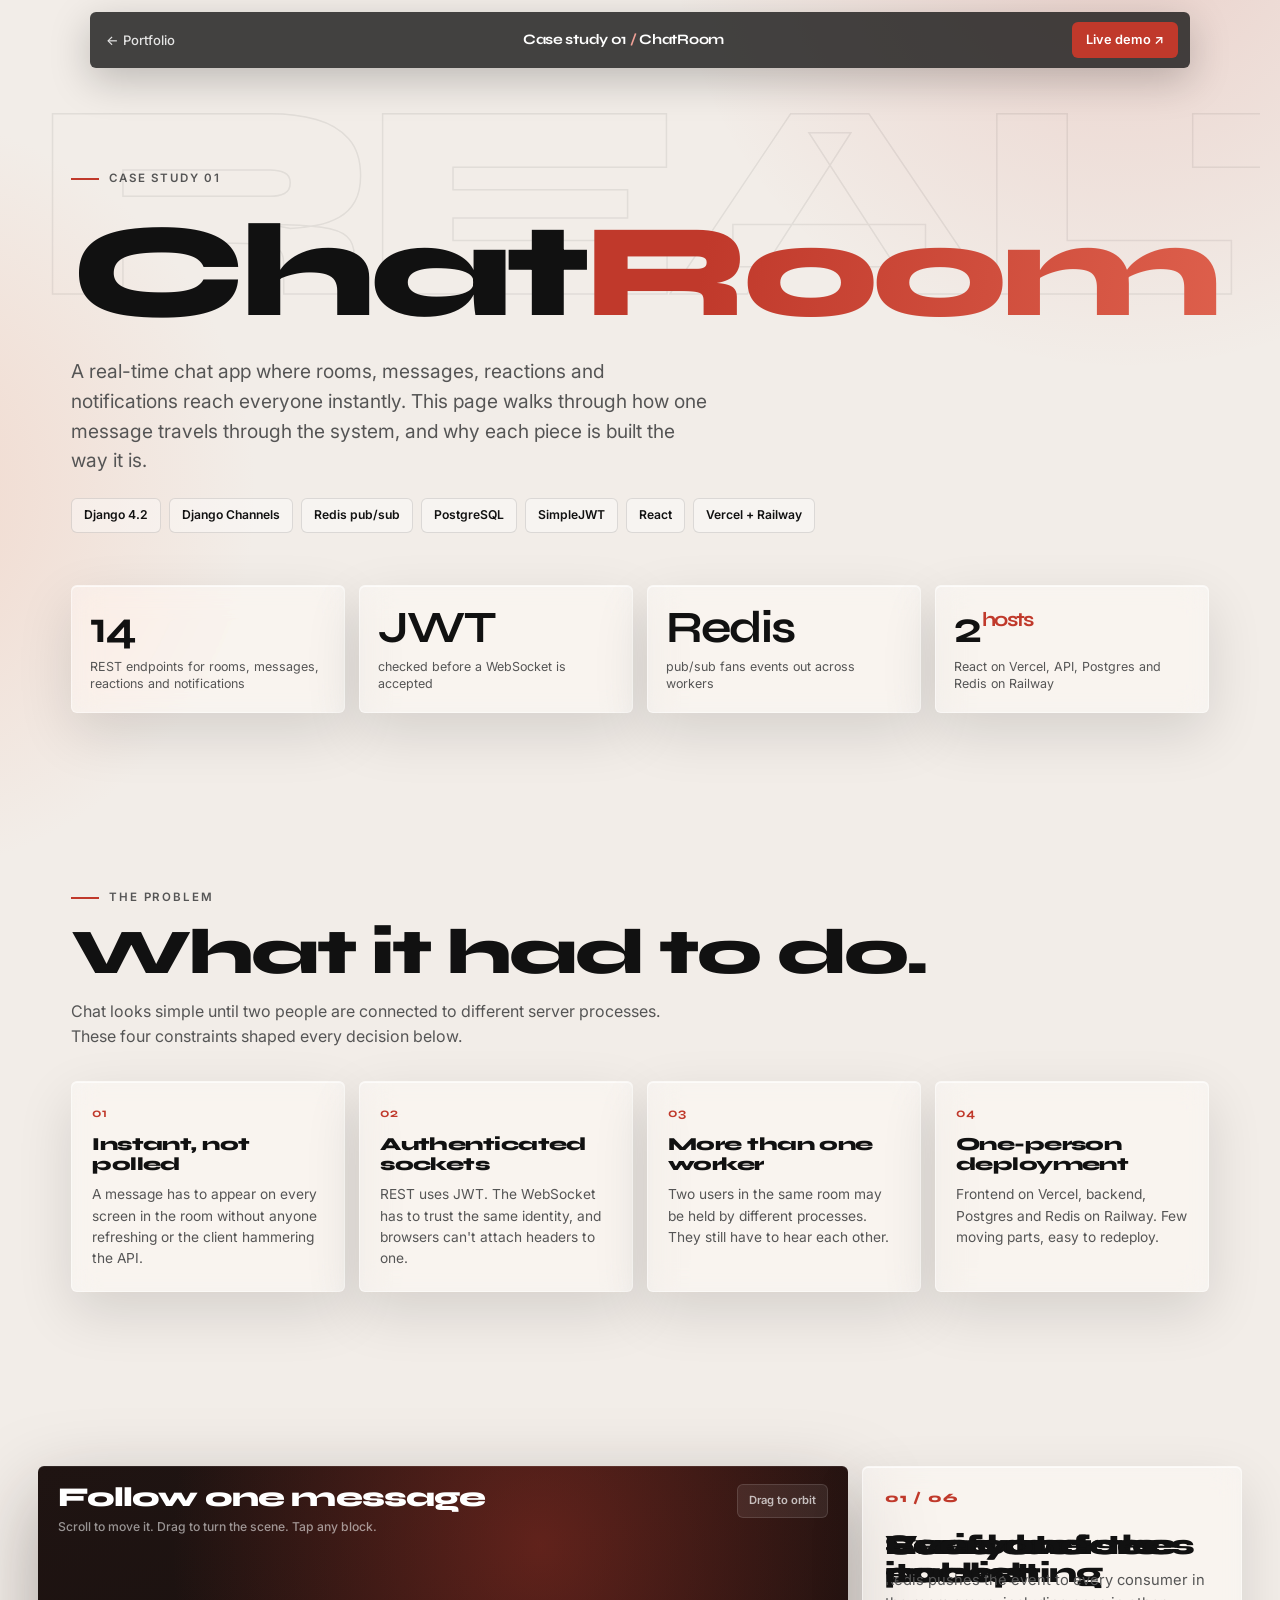
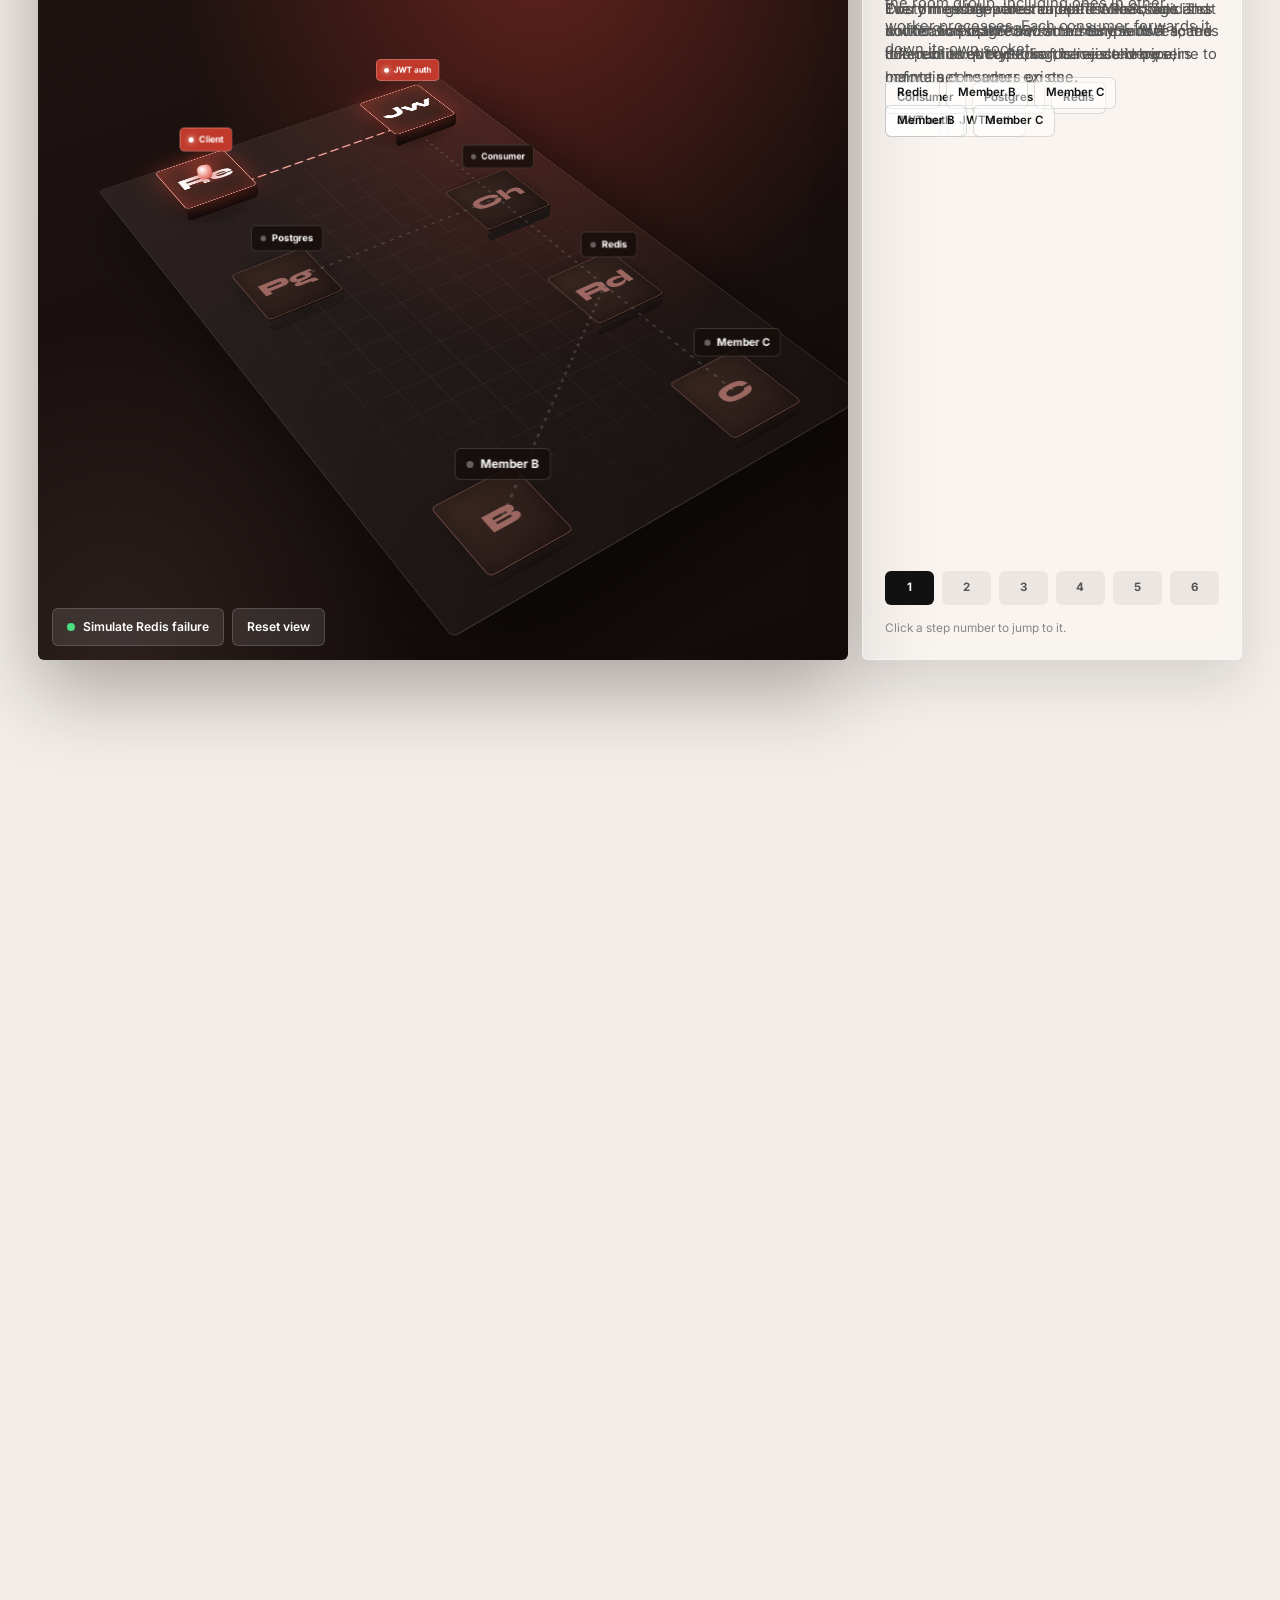
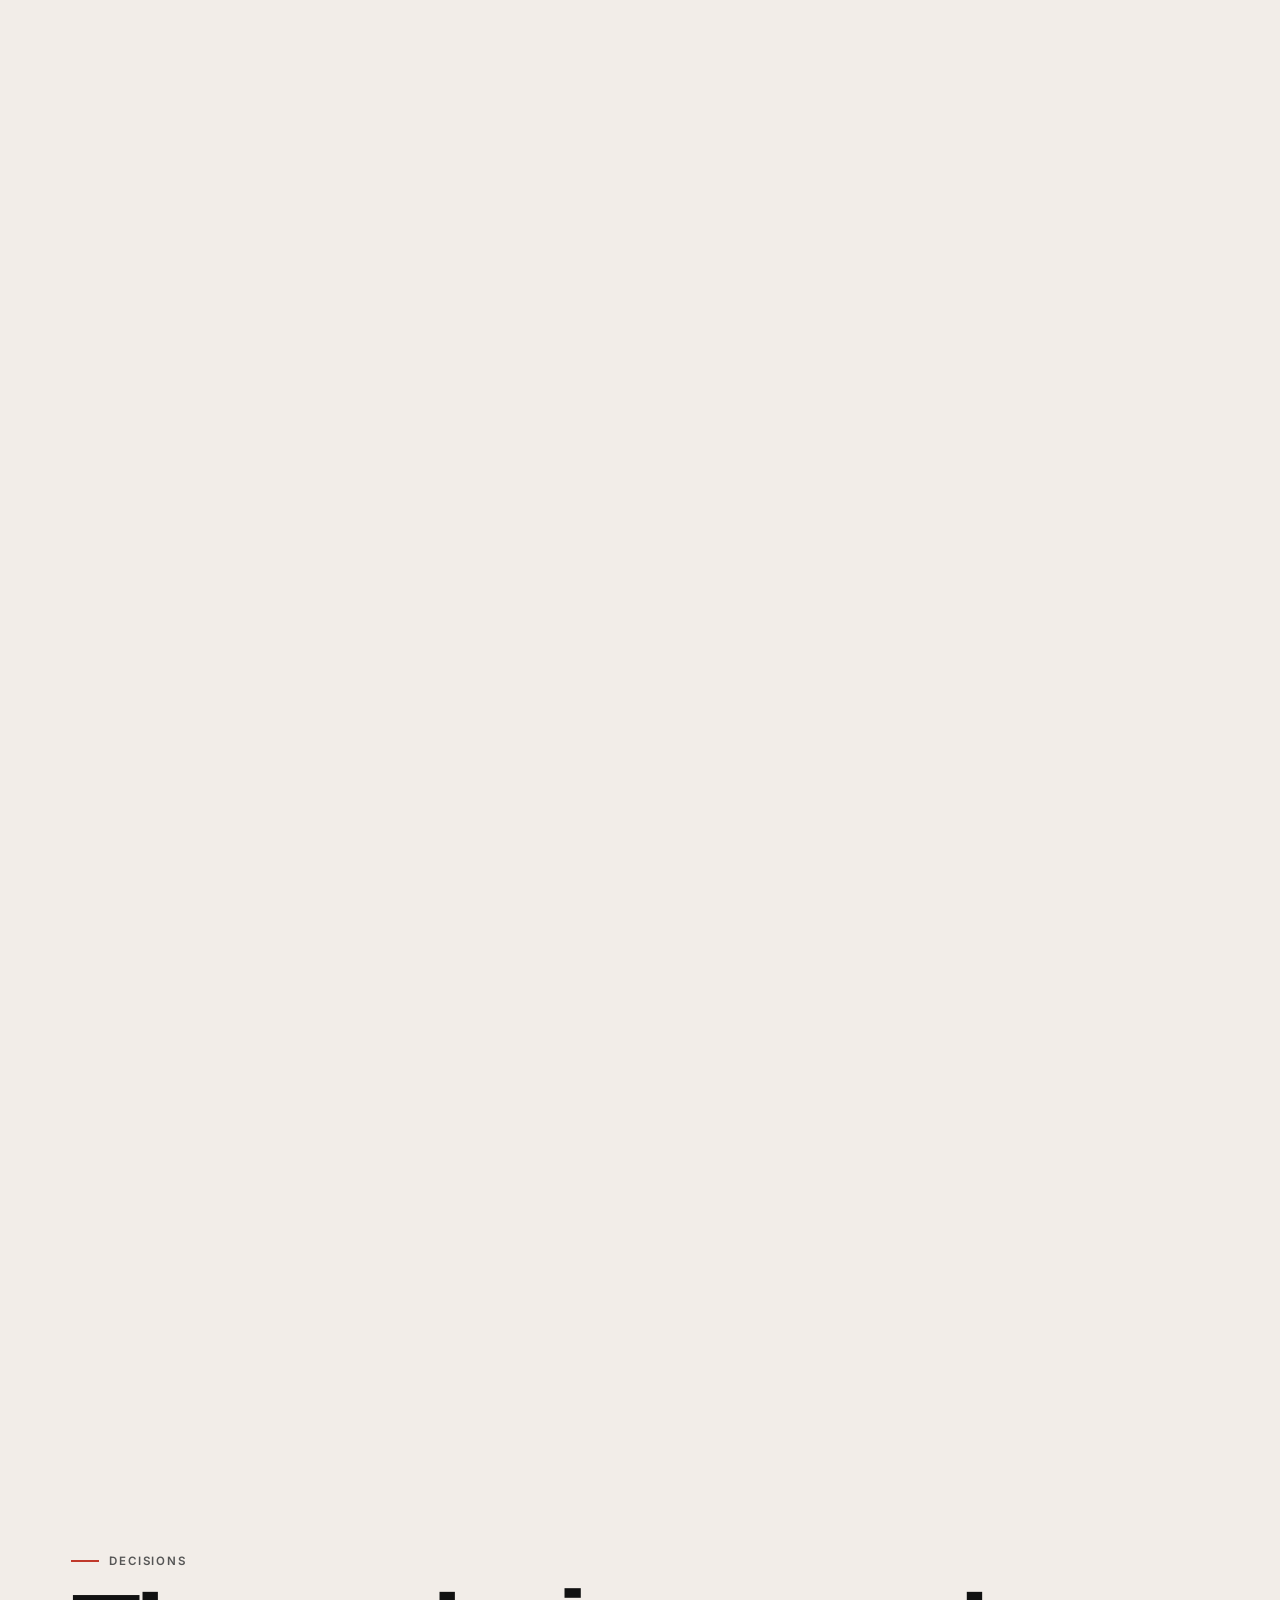
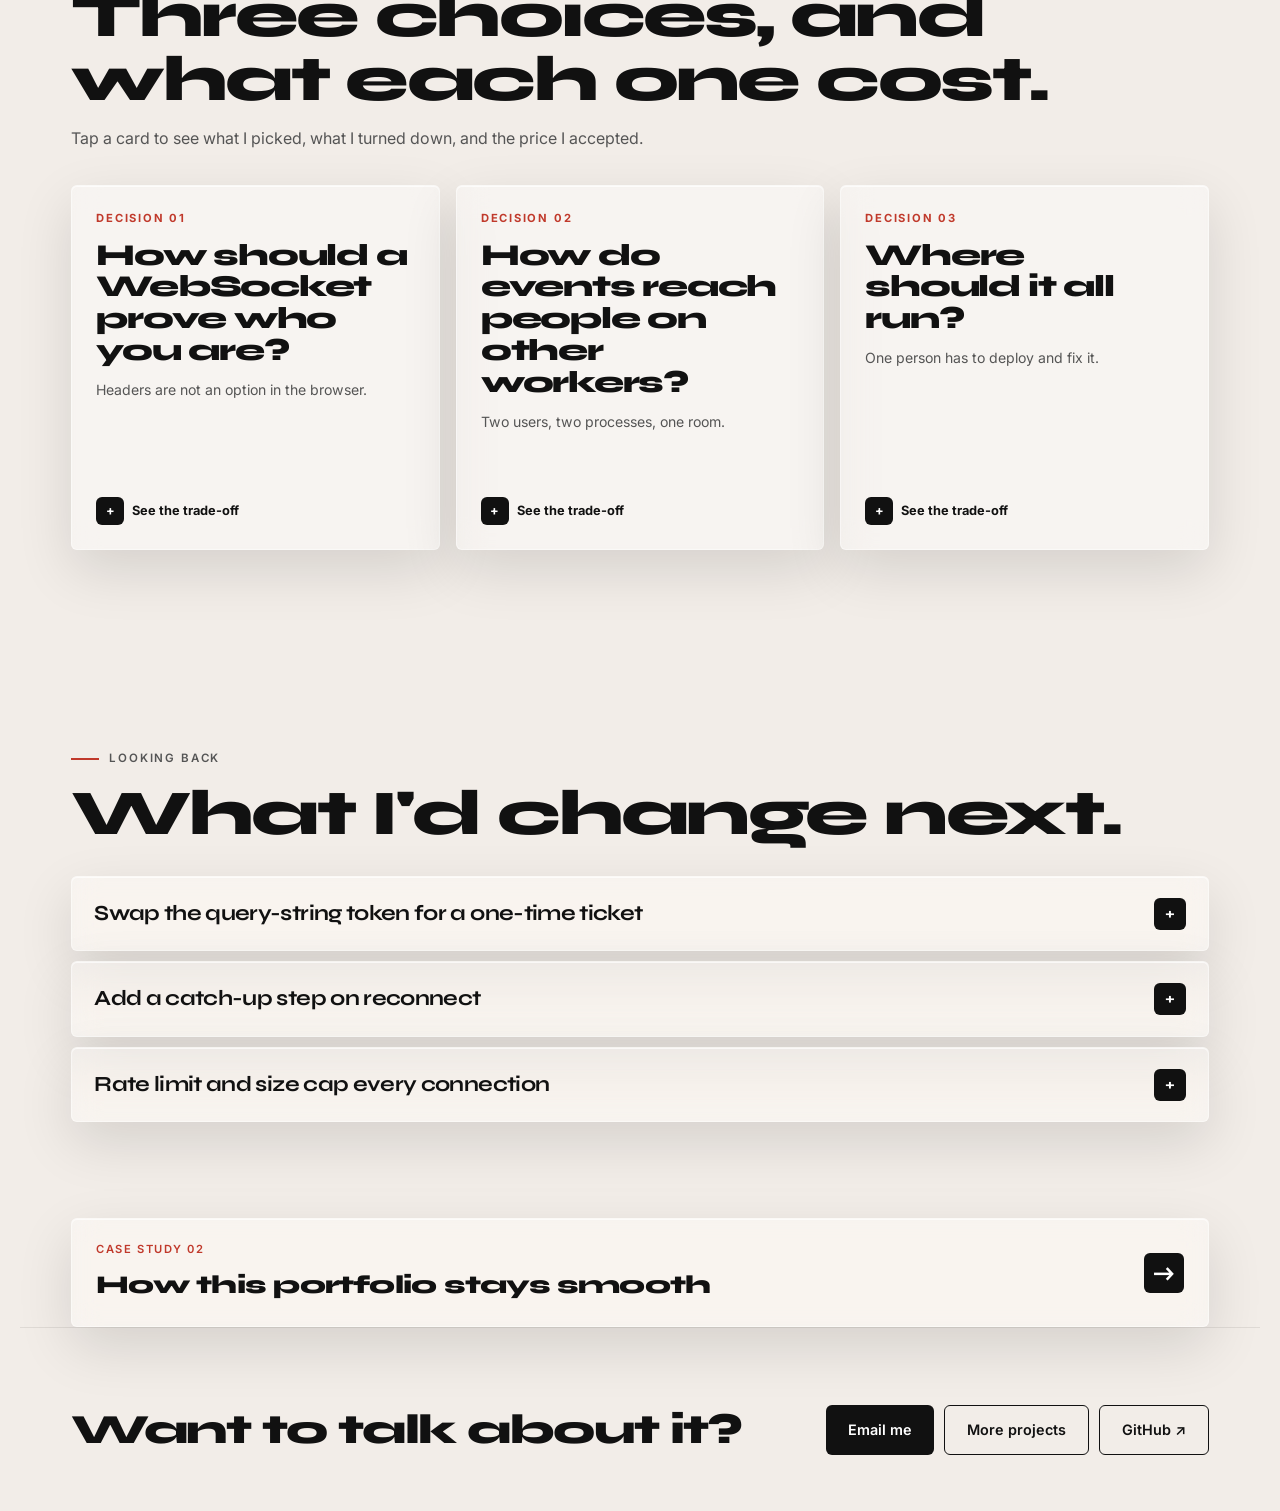
==== case-chatroom.html @ 46670bd4 "initaials" ====
<!DOCTYPE html>
<html lang="en">
<head>
<meta charset="UTF-8">
<meta name="viewport" content="width=device-width, initial-scale=1.0, viewport-fit=cover">
<meta name="theme-color" content="#0a0a0a">
<title>ChatRoom Case Study | Qasim Akram</title>
<meta name="description" content="How ChatRoom works under the hood: JWT-authenticated WebSockets, Django Channels, Redis pub/sub fan-out and PostgreSQL. An interactive walkthrough by Qasim Akram.">
<link rel="canonical" href="https://qasim-akram.netlify.app/case-chatroom.html">
<meta property="og:type" content="article">
<meta property="og:title" content="ChatRoom Case Study | Qasim Akram">
<meta property="og:description" content="An interactive look at the architecture behind a real-time chat app: auth, fan-out and trade-offs.">
<meta property="og:image" content="https://qasim-akram.netlify.app/img/og-image.png">
<link rel="preconnect" href="https://fonts.googleapis.com">
<link rel="preconnect" href="https://fonts.gstatic.com" crossorigin>
<link href="https://fonts.googleapis.com/css2?family=Inter:wght@400;500;600;700&family=Syne:wght@700;800&display=swap" rel="stylesheet">
<link rel="icon" type="image/svg+xml" href="img/favicon.svg">
<link rel="stylesheet" href="case.css">
</head>
<body>
<div class="c-ambient" aria-hidden="true"></div>


<header class="cnav">
  <a class="back" href="index.html#projects">&larr; Portfolio</a>
  <span class="mid">Case study 01 <i>/</i> ChatRoom</span>
  <a class="live" href="https://chat-room-two-pi.vercel.app/" target="_blank" rel="noopener">Live demo &#8599;</a>
</header>

<main>
<section class="chero">
  <div class="bgword" aria-hidden="true">REALTIME</div>
  <div class="eyebrow sr">Case study 01</div>
  <h1 class="sr" style="--d:.06s">Chat<em>Room</em></h1>
  <p class="lead sr" style="--d:.12s">A real-time chat app where rooms, messages, reactions and notifications reach everyone instantly. This page walks through how one message travels through the system, and why each piece is built the way it is.</p>
  <div class="chips sr" style="--d:.18s"><span>Django 4.2</span><span>Django Channels</span><span>Redis pub/sub</span><span>PostgreSQL</span><span>SimpleJWT</span><span>React</span><span>Vercel + Railway</span></div>
  <div class="stats">
    <div class="stat gc sr" style="--d:.1s"><b data-count="14">14</b><span>REST endpoints for rooms, messages, reactions and notifications</span></div>
    <div class="stat gc sr" style="--d:.16s"><b>JWT</b><span>checked before a WebSocket is accepted</span></div>
    <div class="stat gc sr" style="--d:.22s"><b>Redis</b><span>pub/sub fans events out across workers</span></div>
    <div class="stat gc sr" style="--d:.28s"><b>2<sup>hosts</sup></b><span>React on Vercel, API, Postgres and Redis on Railway</span></div>
  </div>
</section>

<section class="csec" id="problem">
  <div class="eyebrow sr">The problem</div>
  <h2 class="sr">What it had to do.</h2>
  <p class="sub sr">Chat looks simple until two people are connected to different server processes. These four constraints shaped every decision below.</p>
  <div class="cons">
    <div class="con gc sr" style="--d:.04s"><span class="n">01</span><h3>Instant, not polled</h3><p>A message has to appear on every screen in the room without anyone refreshing or the client hammering the API.</p></div>
    <div class="con gc sr" style="--d:.1s"><span class="n">02</span><h3>Authenticated sockets</h3><p>REST uses JWT. The WebSocket has to trust the same identity, and browsers can't attach headers to one.</p></div>
    <div class="con gc sr" style="--d:.16s"><span class="n">03</span><h3>More than one worker</h3><p>Two users in the same room may be held by different processes. They still have to hear each other.</p></div>
    <div class="con gc sr" style="--d:.22s"><span class="n">04</span><h3>One-person deployment</h3><p>Frontend on Vercel, backend, Postgres and Redis on Railway. Few moving parts, easy to redeploy.</p></div>
  </div>
</section>

<section class="arch" id="arch" aria-label="Interactive architecture walkthrough">
  <div class="pin" id="pin">
    <div class="stage" id="stage">
      <div class="stage-title">
        <div><h2>Follow one message</h2><small>Scroll to move it. Drag to turn the scene. Tap any block.</small></div>
        <span class="hint" id="hint">Drag to orbit</span>
      </div>
      <div class="scene"><div class="plane" id="plane"></div></div>
      <div class="stage-ui">
        <button class="pill" id="kill" aria-pressed="false"><i></i><span>Simulate Redis failure</span></button>
        <button class="pill" id="reset">Reset view</button>
      </div>
      <div class="sheet" id="sheet" role="dialog" aria-live="polite" aria-label="Component details">
        <button class="x" id="sheetX" aria-label="Close details">&times;</button>
        <h3 id="shName"></h3><p class="role" id="shRole"></p>
        <dl><div><dt>Decision</dt><dd id="shDec"></dd></div><div><dt>Trade-off</dt><dd id="shTrade"></dd></div></dl>
      </div>
    </div>
    <aside class="narr gc" id="narr">
      <div class="count" id="count">01 / 06</div>
      <div class="steps" id="steps"></div>
      <div class="dots" id="dots" role="tablist" aria-label="Steps"></div>
      <p class="tip">Click a step number to jump to it.</p>
    </aside>
  </div>
</section>
<noscript><div class="ns"><p>This page is interactive. In short: the browser opens a WebSocket with a JWT, Channels middleware validates it, the consumer saves the message to PostgreSQL and publishes it to Redis, and Redis delivers it to every consumer in the room.</p></div></noscript>

<section class="csec" id="decisions">
  <div class="eyebrow sr">Decisions</div>
  <h2 class="sr">Three choices, and what each one cost.</h2>
  <p class="sub sr">Tap a card to see what I picked, what I turned down, and the price I accepted.</p>
  <div class="dgrid" id="dgrid"></div>
</section>

<section class="csec" id="results">
  <div class="eyebrow sr">Results</div>
  <h2 class="sr">Measured, not claimed.</h2>
  <p class="sub sr">Numbers come from a repeatable k6 load test, with the setup and date shown beside them.</p>
  <div class="rgrid" id="rgrid"></div>
  <div class="chart gc" id="chart" hidden>
    <h3>Delivery latency as concurrent clients grow</h3>
    <div class="bars" id="bars"></div>
    <p class="readout" id="readout">Hover or tap a bar.</p>
  </div>
  <p class="setup" id="setup"></p>
  <div class="pending" id="pending"><b>Load test pending.</b> The script is in <code>loadtest/k6-chatroom.js</code>. Fill the results object at the top of <code>case.js</code> after a run and this section fills itself in.</div>
</section>

<section class="csec" id="change">
  <div class="eyebrow sr">Looking back</div>
  <h2 class="sr">What I'd change next.</h2>
  <div class="acc" id="acc"></div>
</section>
<div class="crosslink sr"><a class="gc" href="case-portfolio.html"><span><small>Case study 02</small>How this portfolio stays smooth</span><b>&rarr;</b></a></div>
</main>

<footer class="cfoot">
  <h2>Want to talk about it?</h2>
  <div class="btns">
    <a class="btn p" href="mailto:qasimakram46@hotmail.com?subject=ChatRoom%20case%20study">Email me</a>
    <a class="btn o" href="index.html#projects">More projects</a>
    <a class="btn o" href="https://github.com/Muhammad-Qasim-Akram" target="_blank" rel="noopener">GitHub &#8599;</a>
  </div>
</footer>

<script src="case.js" defer></script>
</body>
</html>
---- case.css ----
/* Case study pages. Same tokens as style.css so both feel like one site. */
*,*::before,*::after{box-sizing:border-box;margin:0;padding:0}
:root{
  --bg:#f2ede8;--bg2:#ebe6df;--black:#111;--gray:#888;--gray2:#555;
  --red:#c0392b;--rose:#f2a197;--peach:#f0c5b3;--ok:#4ade80;
  --ink:#211816;--ink2:#4a2520;
  --border:rgba(0,0,0,.08);
  --glass-bg:rgba(255,255,255,.38);--glass-border:rgba(255,255,255,.42);
  --glass-hi:rgba(255,255,255,.68);--glass-shadow:0 20px 56px rgba(0,0,0,.12);
  --ease:cubic-bezier(.22,1,.36,1);--spring:cubic-bezier(.34,1.56,.64,1);
  --gut:clamp(16px,4vw,56px);
}
html{scroll-behavior:smooth;scroll-padding-top:80px;-webkit-text-size-adjust:100%}
body{font-family:"Inter",system-ui,sans-serif;background:var(--bg);color:var(--black);overflow-x:clip;line-height:1.55}
a{color:inherit;text-decoration:none}
button{font:inherit;color:inherit;background:none;border:0;cursor:pointer;-webkit-tap-highlight-color:transparent}
h1,h2,h3{font-family:"Syne",sans-serif;font-weight:800;letter-spacing:-.04em;line-height:1}
:focus-visible{outline:2px solid var(--red);outline-offset:3px}

/* ambient colour, gradients only so it stays cheap */
.c-ambient{position:fixed;inset:0;z-index:-1;pointer-events:none;
  background:
   radial-gradient(60vmax 60vmax at 88% -10%,rgba(192,57,43,.16),transparent 60%),
   radial-gradient(50vmax 50vmax at -10% 55%,rgba(240,197,179,.55),transparent 60%),
   var(--bg)}

/* nav */
.cnav{position:fixed;z-index:50;top:12px;left:50%;transform:translateX(-50%);width:min(1100px,calc(100% - 24px));
  display:flex;align-items:center;justify-content:space-between;gap:12px;padding:10px 12px 10px 16px;
  border-radius:6px;background:rgba(17,17,17,.78);color:#fff;box-shadow:0 12px 40px rgba(0,0,0,.22)}
.cnav a.back{font-size:.82rem;font-weight:500;opacity:.85;white-space:nowrap;transition:opacity .2s}
.cnav a.back:hover{opacity:1}
.cnav .mid{font-family:"Syne",sans-serif;font-weight:700;font-size:.9rem;letter-spacing:-.02em;white-space:nowrap;overflow:hidden;text-overflow:ellipsis}
.cnav .mid i{font-style:normal;color:var(--rose)}
.cnav a.live{background:var(--red);color:#fff;font-size:.8rem;font-weight:600;padding:8px 14px;border-radius:6px;white-space:nowrap;transition:transform .25s var(--spring),background .2s}
.cnav a.live:hover{transform:translateY(-2px);background:#d4473a}
.cprog{position:fixed;z-index:51;top:0;left:0;height:3px;width:100%;transform-origin:0 50%;transform:scaleX(0);
  background:linear-gradient(90deg,var(--red),var(--rose));will-change:transform}
@media(max-width:560px){.cnav .mid{display:none}.cnav{justify-content:space-between}}

/* reveal */
.sr{opacity:0;transform:translateY(26px);transition:opacity .7s var(--ease),transform .7s var(--ease);transition-delay:var(--d,0s)}
.sr.in{opacity:1;transform:none}

/* glass card with pointer light */
.gc{position:relative;isolation:isolate;border-radius:6px;border:1px solid var(--glass-border);background:var(--glass-bg);
  box-shadow:var(--glass-shadow),inset 0 1px 0 var(--glass-hi);
  -webkit-backdrop-filter:blur(14px) saturate(160%);backdrop-filter:blur(14px) saturate(160%);
  transition:transform .35s var(--ease),box-shadow .35s var(--ease)}
.gc::after{content:"";position:absolute;inset:0;z-index:-1;border-radius:inherit;pointer-events:none;opacity:0;transition:opacity .25s;
  background:radial-gradient(280px circle at var(--mx,50%) var(--my,50%),rgba(192,57,43,.16),transparent 70%)}
.gc:hover::after,.gc.touch::after{opacity:1}
@media(hover:hover){.gc:hover{transform:translateY(-4px)}}
.gc:active{transform:scale(.985)}

/* hero */
.chero{position:relative;overflow-x:clip;padding:clamp(120px,18vh,170px) var(--gut) clamp(36px,6vw,72px);max-width:1240px;margin:0 auto}
.chero .bgword{position:absolute;right:-1vw;top:clamp(70px,10vh,110px);font-family:"Syne",sans-serif;font-weight:800;
  font-size:clamp(5rem,22vw,19rem);letter-spacing:-.06em;line-height:.8;color:transparent;
  -webkit-text-stroke:1.5px rgba(17,17,17,.07);pointer-events:none;user-select:none;white-space:nowrap;overflow:hidden;max-width:100%}
.eyebrow{display:inline-flex;align-items:center;gap:10px;font-size:.72rem;font-weight:600;letter-spacing:.16em;text-transform:uppercase;color:var(--gray2)}
.eyebrow::before{content:"";width:28px;height:2px;background:var(--red)}
.chero h1{font-size:clamp(2.4rem,10.4vw,9rem);margin:18px 0 18px;position:relative}
.chero h1 em{font-style:normal;background:linear-gradient(100deg,var(--red) 10%,#e0634f 55%,var(--rose));
  -webkit-background-clip:text;background-clip:text;color:transparent;background-size:200% 100%;animation:sheen 7s ease-in-out infinite alternate}
@keyframes sheen{to{background-position:100% 0}}
.lead{max-width:640px;font-size:clamp(1rem,1.5vw,1.2rem);color:var(--gray2);position:relative}
.chips{display:flex;flex-wrap:wrap;gap:8px;margin-top:22px;position:relative}
.chips span{font-size:.76rem;font-weight:600;padding:7px 12px;border-radius:6px;border:1px solid rgba(17,17,17,.12);background:rgba(255,255,255,.4);transition:transform .25s var(--spring),background .2s,color .2s}
.chips span:hover{transform:translateY(-3px);background:var(--black);color:#fff}
.stats{display:grid;grid-template-columns:repeat(4,minmax(0,1fr));gap:14px;margin-top:clamp(28px,5vw,52px);position:relative}
.stat{padding:20px 18px}
.stat b{display:block;font-family:"Syne",sans-serif;font-size:clamp(1.8rem,4vw,2.8rem);letter-spacing:-.04em;line-height:1}
.stat b sup{font-size:.45em;color:var(--red);margin-left:2px}
.stat span{display:block;margin-top:8px;font-size:.78rem;color:var(--gray2);line-height:1.35}
@media(max-width:900px){.stats{grid-template-columns:repeat(2,minmax(0,1fr))}}

/* generic section */
.csec{max-width:1240px;margin:0 auto;padding:clamp(48px,8vw,96px) var(--gut)}
.csec h2{font-size:clamp(2rem,5.4vw,4rem);margin:14px 0 14px}
.csec>p.sub{max-width:620px;color:var(--gray2)}
.cons{display:grid;grid-template-columns:repeat(4,minmax(0,1fr));gap:14px;margin-top:32px}
.con{padding:22px 20px;display:flex;flex-direction:column;gap:10px;min-height:170px}
.con .n{font-family:"Syne",sans-serif;font-size:.8rem;font-weight:700;color:var(--red);letter-spacing:.08em}
.con h3{font-size:1.15rem;letter-spacing:-.03em;line-height:1.1}
.con p{font-size:.86rem;color:var(--gray2)}
@media(max-width:1000px){.cons{grid-template-columns:repeat(2,minmax(0,1fr))}}
@media(max-width:520px){.cons{grid-template-columns:1fr}.con{min-height:0}}

/* ===== architecture scene ===== */
.arch{position:relative;height:540svh}
.pin{position:sticky;top:0;height:100svh;display:grid;grid-template-columns:minmax(0,1fr) minmax(300px,380px);gap:14px;
  padding:78px clamp(12px,3vw,40px) clamp(12px,2.4vw,28px);max-width:1500px;margin:0 auto}
.stage{position:relative;min-height:0;border-radius:6px;overflow:hidden;touch-action:pan-y;cursor:grab;user-select:none;-webkit-user-select:none;
  background:
   radial-gradient(70% 80% at var(--gx,75%) var(--gy,15%),var(--ga,rgba(192,57,43,.42)),transparent 65%),
   radial-gradient(50% 60% at 10% 100%,rgba(240,197,179,.10),transparent 70%),
   linear-gradient(160deg,#1f1412,#120b0a);
  box-shadow:0 30px 80px rgba(33,24,22,.35),inset 0 1px 0 rgba(255,255,255,.08);
  transition:--ga .6s}
.stage.drag{cursor:grabbing}
.stage-title{position:absolute;z-index:3;left:20px;top:18px;right:20px;display:flex;justify-content:space-between;align-items:flex-start;gap:12px;pointer-events:none}
.stage-title h2{font-size:clamp(1.1rem,2.2vw,1.7rem);color:#fff;margin:0;letter-spacing:-.03em}
.stage-title small{display:block;margin-top:6px;color:rgba(255,255,255,.55);font-size:.76rem;font-weight:500;letter-spacing:0}
.hint{flex:none;font-size:.7rem;font-weight:600;color:rgba(255,255,255,.7);padding:7px 11px;border-radius:6px;background:rgba(255,255,255,.08);
  border:1px solid rgba(255,255,255,.12);transition:opacity .5s;white-space:nowrap}
.hint.gone{opacity:0}
.scene{position:absolute;inset:0;perspective:1500px;perspective-origin:50% 38%}
.plane{position:absolute;left:50%;top:54%;transform-style:preserve-3d;
  transform:scale(var(--s,.6)) rotateX(var(--rx,56deg)) rotateZ(var(--rz,-34deg));will-change:transform}
.plate{position:absolute;inset:0;border-radius:6px;transform:translateZ(-2px);
  background:linear-gradient(135deg,rgba(255,255,255,.07),rgba(255,255,255,.015));border:1px solid rgba(255,255,255,.11);
  box-shadow:0 0 0 1px rgba(0,0,0,.2),0 60px 90px rgba(0,0,0,.45)}
.plate::before{content:"";position:absolute;inset:0;border-radius:inherit;opacity:.9;
  background-image:linear-gradient(rgba(255,255,255,.06) 1px,transparent 1px),linear-gradient(90deg,rgba(255,255,255,.06) 1px,transparent 1px);
  background-size:40px 40px;-webkit-mask:radial-gradient(closest-side,#000 55%,transparent);mask:radial-gradient(closest-side,#000 55%,transparent)}
.edges{position:absolute;inset:0;overflow:visible;transform:translateZ(1px)}
.edge{stroke:rgba(255,255,255,.14);stroke-width:3;stroke-linecap:round;fill:none;stroke-dasharray:2 10;transition:stroke .4s}
.edge.lit{stroke:var(--rose);stroke-dasharray:10 8;animation:flow 1.1s linear infinite}
.edge.bad{stroke:#777;animation:none}
@keyframes flow{to{stroke-dashoffset:-36}}

.node{position:absolute;width:var(--nw,96px);height:var(--nw,96px);transform-style:preserve-3d;cursor:pointer;outline:none}
.lift{position:absolute;inset:0;transform-style:preserve-3d;transition:transform .45s var(--spring)}
.bob{position:absolute;inset:0;transform-style:preserve-3d;animation:bob 5s ease-in-out infinite;animation-delay:var(--bd,0s)}
@keyframes bob{50%{transform:translateZ(7px)}}
.face{position:absolute;backface-visibility:hidden}
.top{inset:0;border-radius:6px;background:linear-gradient(145deg,#3b2823,#271a17);border:1.5px solid rgba(242,161,151,.28);
  box-shadow:inset 0 0 24px rgba(0,0,0,.35);transition:border-color .35s,box-shadow .35s,background .35s}
.sf{left:0;top:100%;width:100%;height:var(--th,18px);transform-origin:0 0;transform:rotateX(-90deg);background:linear-gradient(#1a100e,#0d0807);border-radius:0 0 6px 6px}
.sr_{left:100%;top:0;height:100%;width:var(--th,18px);transform-origin:0 0;transform:rotateY(90deg);background:linear-gradient(90deg,#1b110f,#0e0908);border-radius:0 6px 6px 0}
.shadow{position:absolute;inset:-20%;transform:translateZ(-1px);background:radial-gradient(closest-side,rgba(0,0,0,.55),transparent);pointer-events:none}
.tag{position:absolute;left:50%;top:50%;white-space:nowrap;pointer-events:none;
  transform:translateZ(calc(var(--nw,96px)*.28 + 8px)) rotateZ(calc(var(--rz,-34deg)*-1)) rotateX(calc(var(--rx,56deg)*-1)) translate(-50%,-50%) scale(var(--ls,1));
  padding:6px 11px;border-radius:6px;font-size:.74rem;font-weight:700;color:#fff;background:rgba(20,12,10,.78);border:1px solid rgba(255,255,255,.16);
  display:flex;align-items:center;gap:7px;transition:background .3s,border-color .3s}
.tag::before{content:"";width:7px;height:7px;border-radius:6px;background:rgba(255,255,255,.35);transition:background .3s,box-shadow .3s}
.glyph{position:absolute;inset:0;transform:translateZ(1px);display:grid;place-items:center;font-family:"Syne",sans-serif;font-weight:800;font-size:calc(var(--nw,96px)*.34);color:rgba(242,161,151,.55);letter-spacing:-.04em;transition:color .3s}

.node:hover .lift{transform:translateZ(16px)}
.node.on .lift{transform:translateZ(26px)}
.node.on .top{border-color:var(--rose);background:linear-gradient(145deg,#5a2f27,#34201b);box-shadow:inset 0 0 26px rgba(192,57,43,.35),0 0 38px rgba(192,57,43,.45)}
.node.on .tag{background:var(--red);border-color:rgba(255,255,255,.3)}
.node.on .tag::before{background:#fff;box-shadow:0 0 10px #fff}
.node.on .glyph{color:#fff}
.node.sel .lift{transform:translateZ(34px)}
.node.ok .top{border-color:var(--ok);box-shadow:inset 0 0 26px rgba(74,222,128,.22),0 0 34px rgba(74,222,128,.35)}
.node.ok .tag::before{background:var(--ok);box-shadow:0 0 10px var(--ok)}
.node.dead .top{border-color:#555;background:linear-gradient(145deg,#2b2b2b,#1b1b1b);box-shadow:none}
.node.dead .glyph{color:#777}.node.dead .tag{background:#2a2a2a}
.node:focus-visible .top{outline:2px solid #fff;outline-offset:3px}

.pk{position:absolute;left:0;top:0;width:18px;height:18px;margin:-9px 0 0 -9px;border-radius:6px;pointer-events:none;opacity:0;
  background:radial-gradient(circle at 35% 30%,#fff,var(--rose) 45%,var(--red));box-shadow:0 0 22px 6px rgba(192,57,43,.7);will-change:transform,opacity}
.pk.ok{background:radial-gradient(circle at 35% 30%,#fff,#9af0ba 45%,#22c55e);box-shadow:0 0 22px 6px rgba(74,222,128,.6)}
.pk.dead{background:#666;box-shadow:none}

.stage-ui{position:absolute;z-index:3;left:14px;bottom:14px;display:flex;gap:8px;flex-wrap:wrap}
.pill{font-size:.76rem;font-weight:600;color:#fff;padding:9px 14px;border-radius:6px;background:rgba(255,255,255,.1);border:1px solid rgba(255,255,255,.16);
  transition:background .25s,transform .25s var(--spring),border-color .25s;display:inline-flex;align-items:center;gap:8px}
.pill:hover{background:rgba(255,255,255,.18);transform:translateY(-2px)}
.pill[aria-pressed=true]{background:var(--red);border-color:rgba(255,255,255,.35)}
.pill i{width:8px;height:8px;border-radius:6px;background:var(--ok);display:block;transition:background .25s}
.pill[aria-pressed=true] i{background:#fff}

/* detail sheet */
.sheet{position:absolute;z-index:6;left:14px;right:14px;bottom:14px;max-width:460px;padding:18px 18px 16px;border-radius:6px;color:#fff;
  background:rgba(22,14,12,.88);border:1px solid rgba(255,255,255,.14);box-shadow:0 24px 60px rgba(0,0,0,.5);
  -webkit-backdrop-filter:blur(16px);backdrop-filter:blur(16px);
  transform:translateY(calc(100% + 30px));opacity:0;pointer-events:none;transition:transform .5s var(--ease),opacity .3s;max-height:calc(100% - 90px);overflow:auto}
.sheet.open{transform:none;opacity:1;pointer-events:auto}
.sheet h3{font-size:1.2rem;letter-spacing:-.03em;margin-bottom:4px;padding-right:30px}
.sheet .role{font-size:.82rem;color:rgba(255,255,255,.7);margin-bottom:12px}
.sheet dl{display:grid;gap:10px}
.sheet dt{font-size:.66rem;font-weight:700;letter-spacing:.14em;text-transform:uppercase;color:var(--rose)}
.sheet dd{font-size:.84rem;color:rgba(255,255,255,.86);margin-top:2px}
.sheet .x{position:absolute;top:10px;right:10px;width:32px;height:32px;border-radius:6px;background:rgba(255,255,255,.1);font-size:1rem;line-height:1}
.sheet .x:hover{background:rgba(255,255,255,.2)}

/* narrative */
.narr{min-height:0;display:flex;flex-direction:column;gap:14px;padding:22px;border-radius:6px}
.narr .count{font-family:"Syne",sans-serif;font-weight:800;font-size:.8rem;letter-spacing:.1em;color:var(--red)}
.steps{display:grid}
.step{grid-area:1/1;opacity:0;transform:translateY(12px);transition:opacity .4s,transform .5s var(--ease);pointer-events:none}
.step.on{opacity:1;transform:none;pointer-events:auto}
.step h3{font-size:clamp(1.4rem,2.2vw,1.9rem);margin:8px 0 10px;letter-spacing:-.04em}
.step p{font-size:.92rem;color:var(--gray2)}
.step p+p{margin-top:8px}
.step .warn{color:var(--red);font-weight:600}
.comps{display:flex;flex-wrap:wrap;gap:6px;margin-top:16px}
.comps button{font-size:.72rem;font-weight:600;padding:6px 11px;border-radius:6px;border:1px solid rgba(17,17,17,.14);background:rgba(255,255,255,.5);transition:transform .25s var(--spring),background .2s,color .2s}
.comps button:hover{background:var(--black);color:#fff;transform:translateY(-2px)}
.dots{display:flex;gap:8px;margin-top:auto}
.dot{flex:1;height:34px;display:grid;place-items:center;border-radius:6px;font-size:.72rem;font-weight:700;color:var(--gray2);
  background:rgba(17,17,17,.06);transition:background .25s,color .25s,transform .25s var(--spring)}
.dot:hover{transform:translateY(-2px);background:rgba(17,17,17,.12)}
.dot.on{background:var(--black);color:#fff}
.dot.past{background:rgba(192,57,43,.14);color:var(--red)}
.narr .tip{font-size:.74rem;color:var(--gray)}

@media(max-width:1023px),(max-aspect-ratio:1/1){
  .pin{grid-template-columns:1fr;grid-template-rows:minmax(0,1fr) auto;padding-top:70px;gap:10px}
  .narr{padding:12px 16px;gap:8px;border-radius:6px}
  .step h3{font-size:1.15rem;margin:0 0 6px}
  .step p{font-size:.82rem;line-height:1.45}
  .narr .tip,.comps{display:none}
  .narr .count{display:none}
  .dot{height:30px}
  .stage{border-radius:6px}
  .sheet{max-width:none}
}
@media(max-height:520px) and (min-width:640px){
  .pin{grid-template-columns:minmax(0,1fr) 300px;grid-template-rows:none;padding-top:64px}
  .narr{padding:14px 16px;gap:8px}
  .step h3{font-size:1.1rem}.step p{font-size:.78rem}
  .stage-title small{display:none}
}
@media(max-width:600px){.stage-title small{display:none}.stage-title{top:14px}.stage-ui{left:10px;bottom:10px}.pill{padding:8px 12px;font-size:.72rem}}
@media(max-width:420px){.hint{display:none}.stage-title h2{font-size:1rem}}

/* decisions */
.dgrid{display:grid;grid-template-columns:repeat(3,minmax(0,1fr));gap:16px;margin-top:34px}
.dcard{perspective:1200px;text-align:left;display:block;width:100%}
.dface{position:relative;grid-area:1/1;padding:24px;border-radius:6px;backface-visibility:hidden;-webkit-backface-visibility:hidden;display:flex;flex-direction:column;gap:12px;overflow:hidden}
.dflip{position:relative;display:grid;height:100%;min-height:330px;transform-style:preserve-3d;transition:transform .8s var(--ease)}
.dcard[aria-pressed=true] .dflip{transform:rotateY(180deg)}
@media(hover:hover){.dcard:hover .dflip{transform:rotateY(-6deg) rotateX(3deg)}.dcard[aria-pressed=true]:hover .dflip{transform:rotateY(174deg) rotateX(3deg)}}
.dfront{background:var(--glass-bg);border:1px solid var(--glass-border);box-shadow:var(--glass-shadow),inset 0 1px 0 var(--glass-hi);-webkit-backdrop-filter:blur(14px);backdrop-filter:blur(14px)}
.dfront .k,.dback .k{font-size:.7rem;font-weight:700;letter-spacing:.16em;text-transform:uppercase;color:var(--red)}
.dfront h3{font-size:clamp(1.4rem,2.4vw,1.9rem);letter-spacing:-.04em;line-height:1.05}
.dfront p{font-size:.88rem;color:var(--gray2)}
.dfront .go{margin-top:auto;font-size:.8rem;font-weight:700;display:flex;align-items:center;gap:8px}
.dfront .go b{display:grid;place-items:center;width:28px;height:28px;border-radius:6px;background:var(--black);color:#fff;transition:transform .35s var(--spring)}
.dcard:hover .go b{transform:rotate(90deg)}
.dback{transform:rotateY(180deg);background:linear-gradient(160deg,#2a1b18,#150d0b);color:#fff;border:1px solid rgba(255,255,255,.1);justify-content:flex-start}
.dback dl{display:grid;gap:11px}
.dback dt{font-size:.66rem;font-weight:700;letter-spacing:.14em;text-transform:uppercase;color:var(--rose)}
.dback dd{font-size:.84rem;color:rgba(255,255,255,.86);margin-top:2px}
@media(max-width:1000px){.dgrid{grid-template-columns:1fr}.dflip{min-height:280px}}

/* results */
.rgrid{display:grid;grid-template-columns:repeat(4,minmax(0,1fr));gap:14px;margin-top:32px}
.rt{padding:22px 18px;min-height:150px;display:flex;flex-direction:column;justify-content:space-between}
.rt b{font-family:"Syne",sans-serif;font-size:clamp(1.9rem,4vw,3rem);letter-spacing:-.05em;line-height:1}
.rt b small{font-size:.4em;letter-spacing:0;margin-left:4px;color:var(--gray2);font-weight:700}
.rt span{font-size:.78rem;color:var(--gray2)}
.rt.empty b{font-size:1.1rem;letter-spacing:-.02em;color:var(--gray)}
.rt.empty{border-style:dashed;border-color:rgba(17,17,17,.2);background:rgba(255,255,255,.2)}
.chart{margin-top:16px;padding:22px 22px 18px}
.chart h3{font-size:1.05rem;letter-spacing:-.03em}
.bars{display:flex;align-items:flex-end;gap:clamp(6px,1.4vw,16px);height:200px;margin-top:20px}
.bar{flex:1;display:flex;flex-direction:column;justify-content:flex-end;align-items:center;gap:8px;height:100%;position:relative}
.bar i{display:block;width:100%;max-width:70px;border-radius:6px 6px 2px 2px;background:linear-gradient(var(--rose),var(--red));
  height:0;transition:height 1s var(--ease),filter .25s;transition-delay:var(--d,0s)}
.chart.in .bar i{height:var(--h)}
.bar:hover i,.bar:focus-visible i,.bar.sel i{filter:brightness(1.15) saturate(1.2)}
.bar em{font-style:normal;font-size:.72rem;font-weight:600;color:var(--gray2)}
.readout{margin-top:14px;font-size:.84rem;color:var(--gray2);min-height:1.4em}
.readout b{color:var(--black)}
.setup{margin-top:14px;font-size:.8rem;color:var(--gray2)}
.setup code{font-family:ui-monospace,Menlo,monospace;font-size:.78rem;background:rgba(17,17,17,.06);padding:2px 6px;border-radius:6px}
.pending{margin-top:16px;padding:16px 18px;border-radius:6px;border:1px dashed rgba(192,57,43,.4);background:rgba(192,57,43,.05);font-size:.86rem;color:var(--gray2)}
.pending b{color:var(--red)}
@media(max-width:900px){.rgrid{grid-template-columns:repeat(2,minmax(0,1fr))}}

/* what I'd change */
.acc{margin-top:30px;display:grid;gap:10px}
.ai{border-radius:6px;overflow:hidden}
.ai button{width:100%;display:flex;align-items:center;justify-content:space-between;gap:16px;text-align:left;padding:20px 22px;font-family:"Syne",sans-serif;font-weight:700;font-size:clamp(1.05rem,2vw,1.35rem);letter-spacing:-.03em}
.ai button b{flex:none;display:grid;place-items:center;width:32px;height:32px;border-radius:6px;background:var(--black);color:#fff;font-size:1.1rem;transition:transform .4s var(--spring),background .2s}
.ai[data-open=true] button b{transform:rotate(45deg);background:var(--red)}
.ai .body{display:grid;grid-template-rows:0fr;transition:grid-template-rows .5s var(--ease)}
.ai[data-open=true] .body{grid-template-rows:1fr}
.ai .body>div{overflow:hidden}
.ai .body p{padding:0 22px 20px;font-size:.92rem;color:var(--gray2);max-width:720px}

/* footer */
.cfoot{max-width:1240px;margin:0 auto;padding:clamp(40px,6vw,80px) var(--gut) 56px;display:flex;flex-wrap:wrap;gap:12px;align-items:center;justify-content:space-between;border-top:1px solid var(--border)}
.cfoot h2{font-size:clamp(1.6rem,4vw,2.6rem);margin:0}
.btns{display:flex;gap:10px;flex-wrap:wrap}
.btn{display:inline-flex;align-items:center;gap:8px;font-weight:600;font-size:.9rem;padding:13px 22px;border-radius:6px;transition:transform .3s var(--spring),background .2s,color .2s}
.btn:hover{transform:translateY(-3px)}
.btn.p{background:var(--black);color:#fff}.btn.p:hover{background:var(--red)}
.btn.o{border:1.5px solid var(--black)}.btn.o:hover{background:var(--black);color:#fff}

noscript .ns{max-width:760px;margin:20px auto;padding:0 var(--gut)}

@media(prefers-reduced-motion:reduce){
  *,*::before,*::after{animation:none!important;transition-duration:.01ms!important;scroll-behavior:auto!important}
  .sr{opacity:1;transform:none}
}
.stage.paused .bob,.stage.paused .edge{animation-play-state:paused}
.plane.tiny .node:not(.on):not(.sel) .tag{opacity:0}
.tag{transition:opacity .3s,background .3s,border-color .3s}
[hidden]{display:none!important}

.crosslink{display:flex;align-items:center;justify-content:space-between;gap:14px;flex-wrap:wrap;margin:0 auto;max-width:1240px;padding:0 var(--gut)}
.crosslink a{display:flex;align-items:center;justify-content:space-between;gap:16px;width:100%;padding:22px 24px;border-radius:6px;font-family:"Syne",sans-serif;font-weight:800;font-size:clamp(1.1rem,2.4vw,1.6rem);letter-spacing:-.03em}
.crosslink small{display:block;font-family:"Inter",sans-serif;font-weight:600;font-size:.7rem;letter-spacing:.14em;text-transform:uppercase;color:var(--red);margin-bottom:6px}
.crosslink b{display:grid;place-items:center;width:40px;height:40px;background:var(--black);color:#fff;border-radius:6px;transition:transform .35s var(--spring),background .2s}
.crosslink a:hover b{transform:translateX(6px);background:var(--red)}
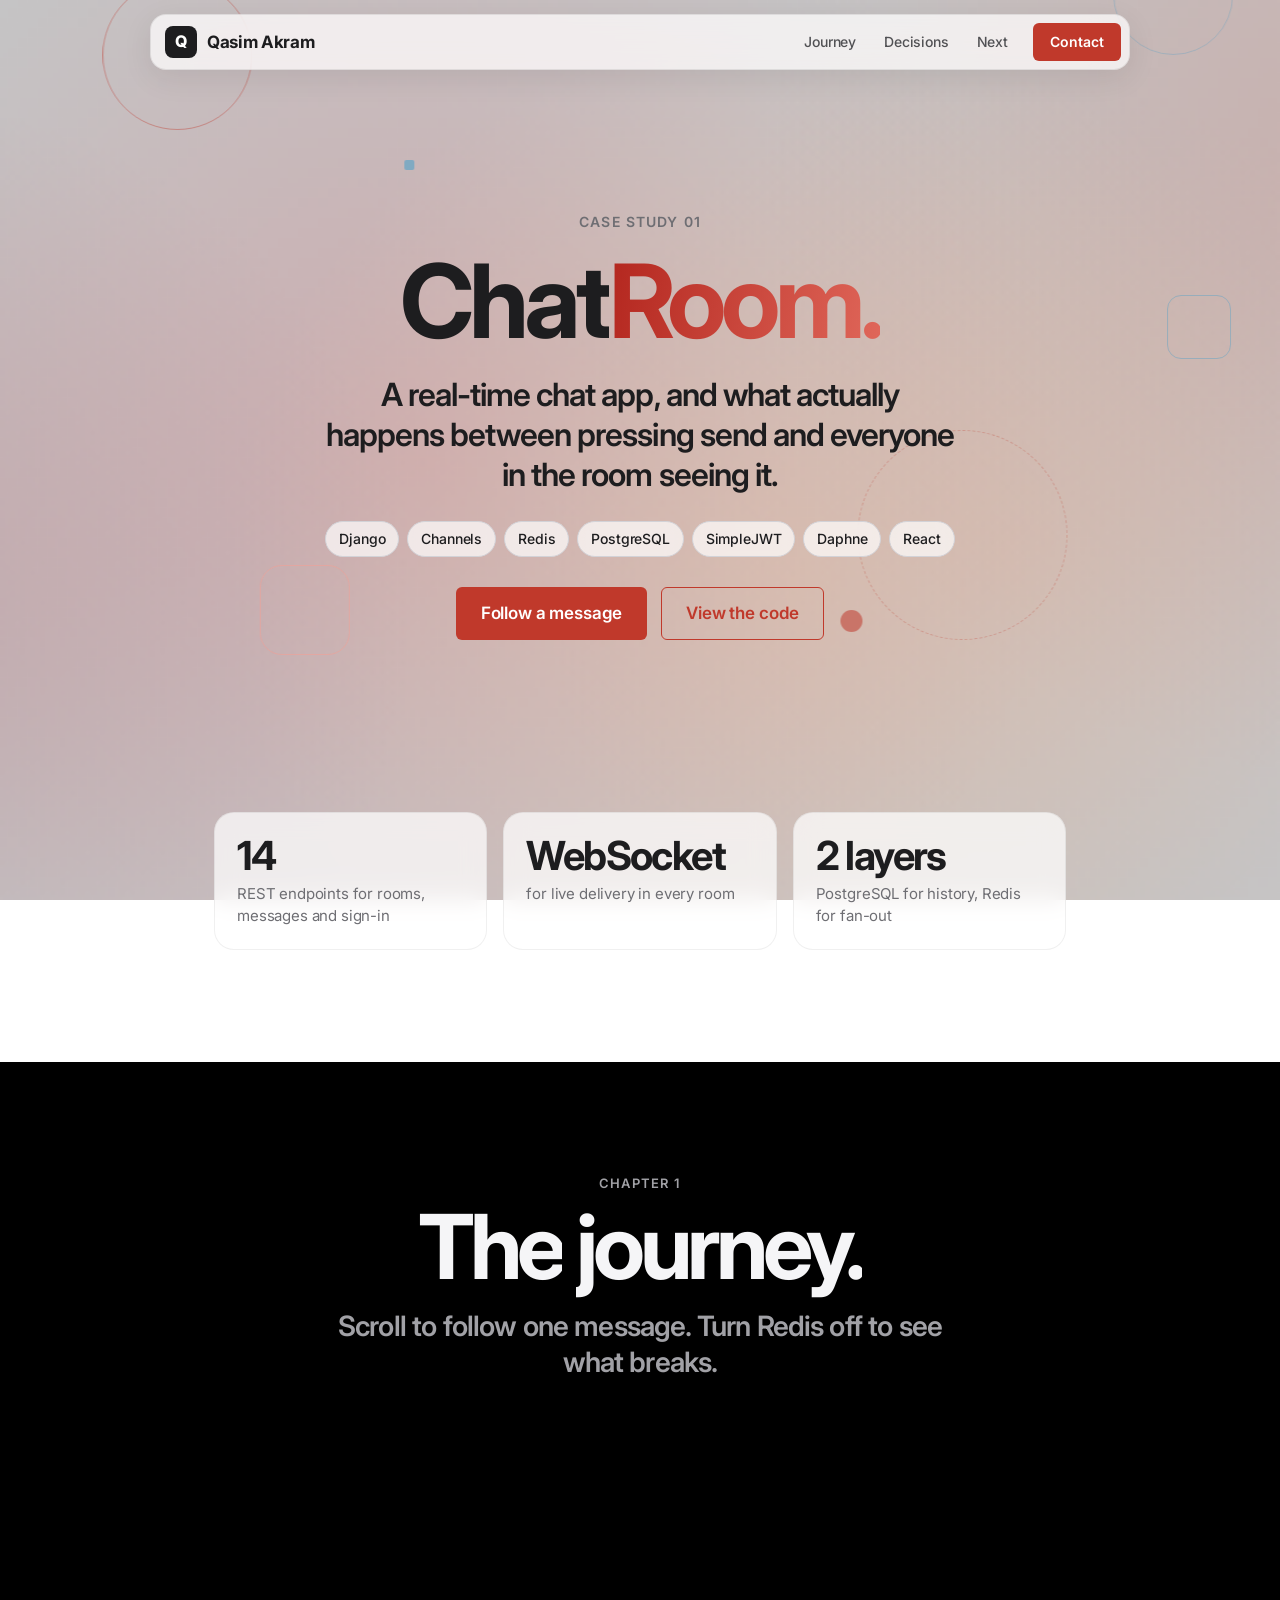
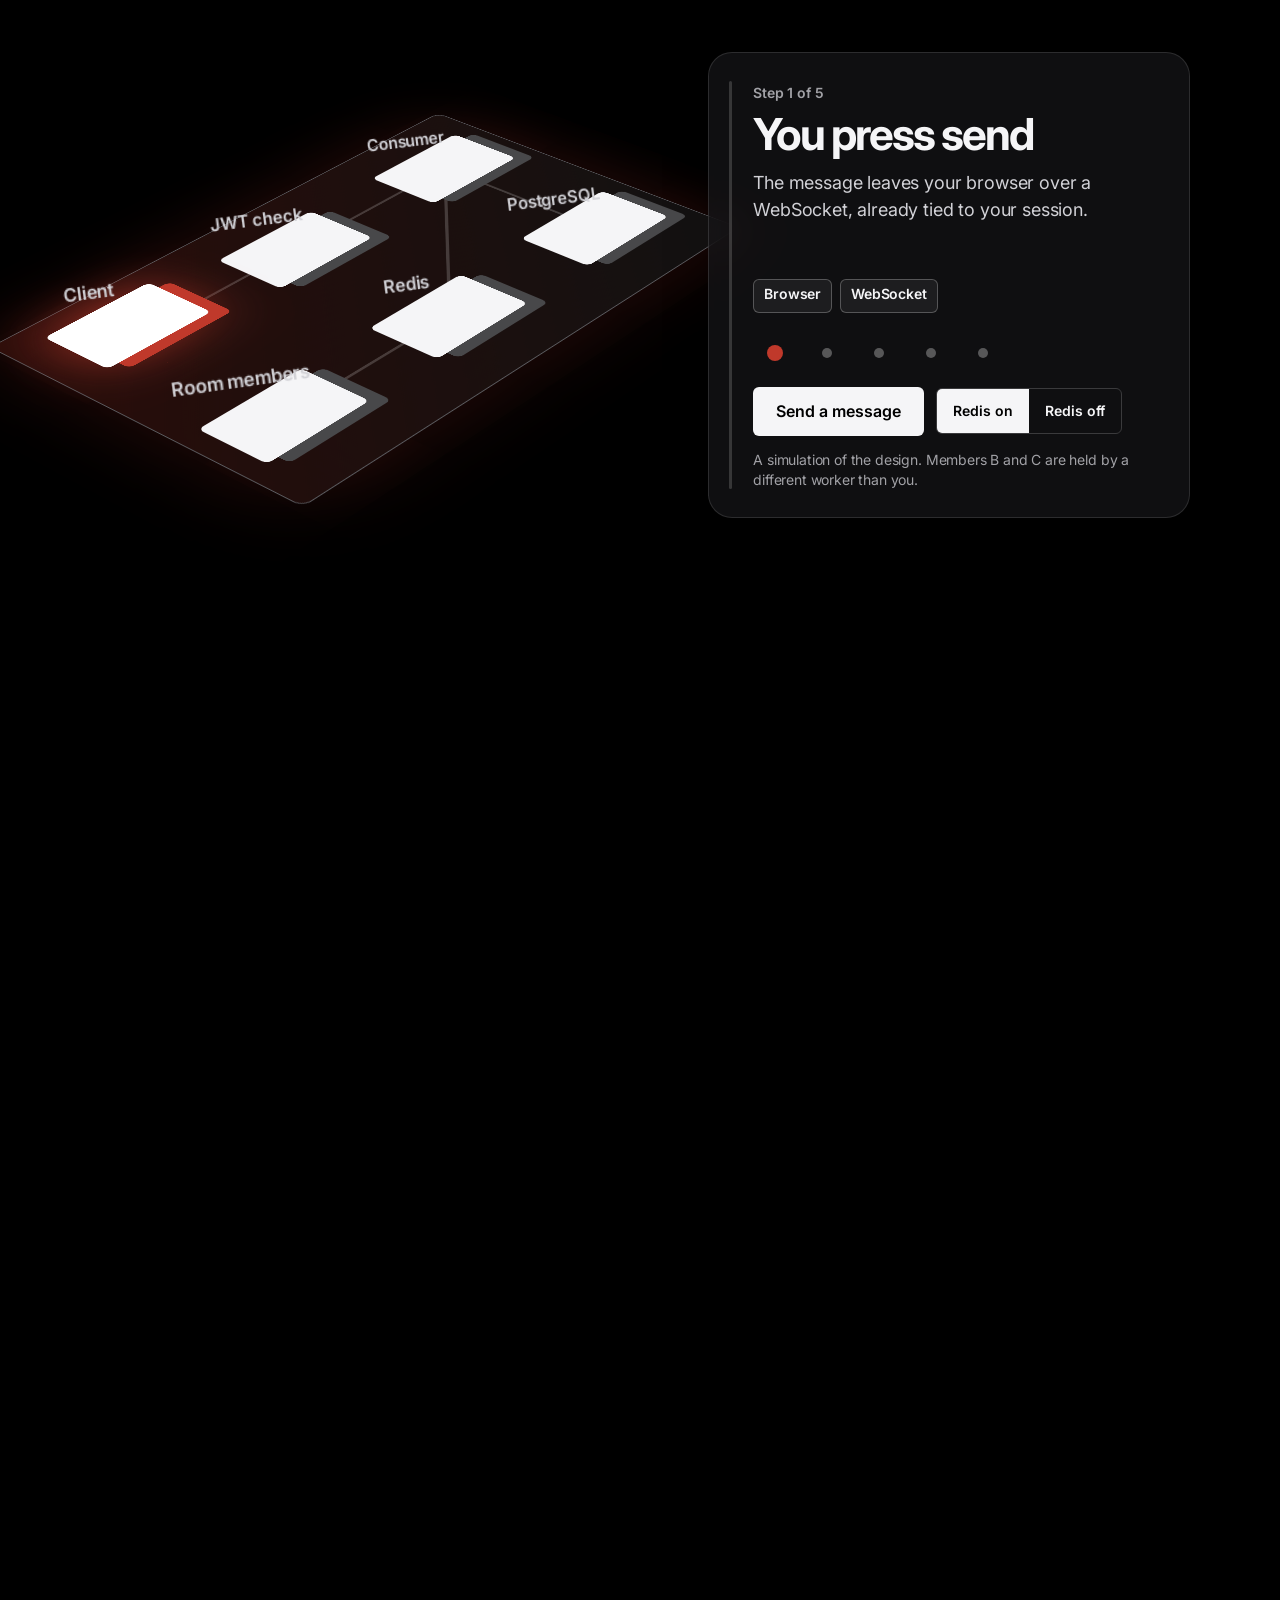
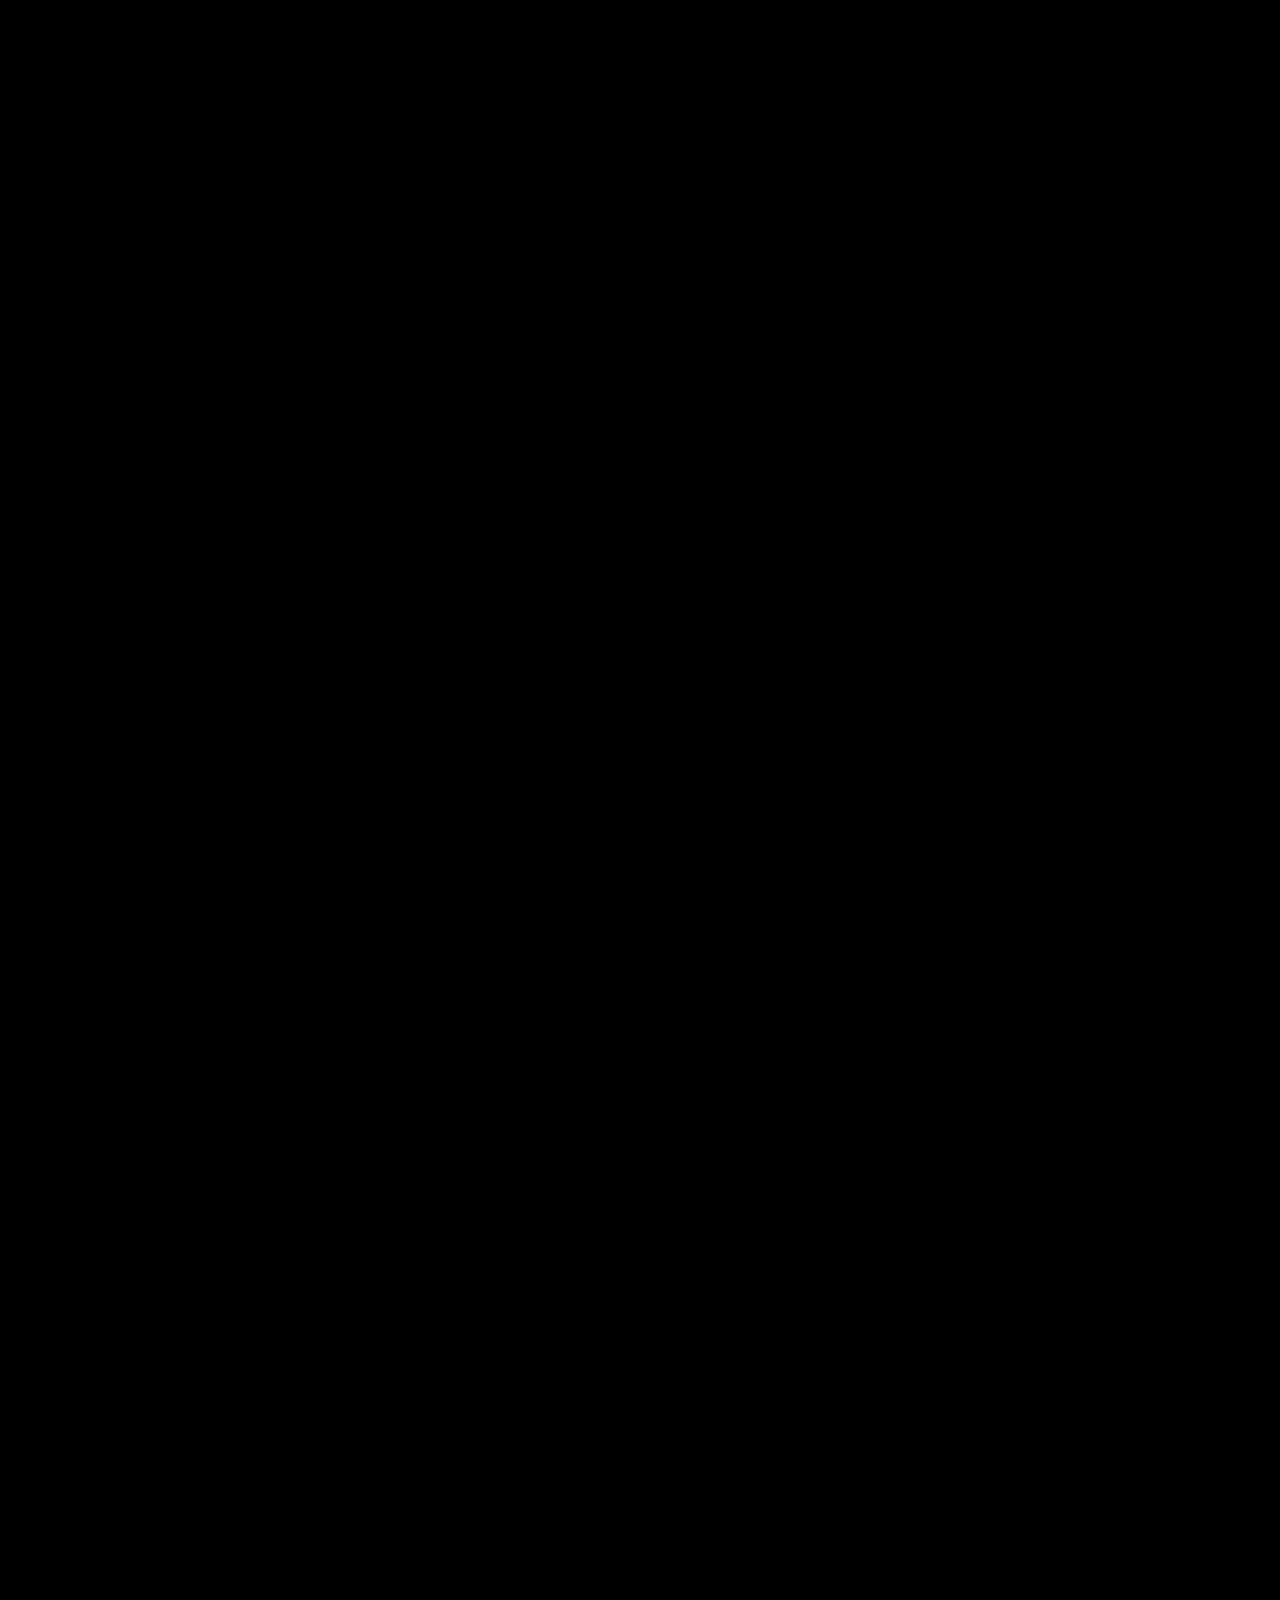
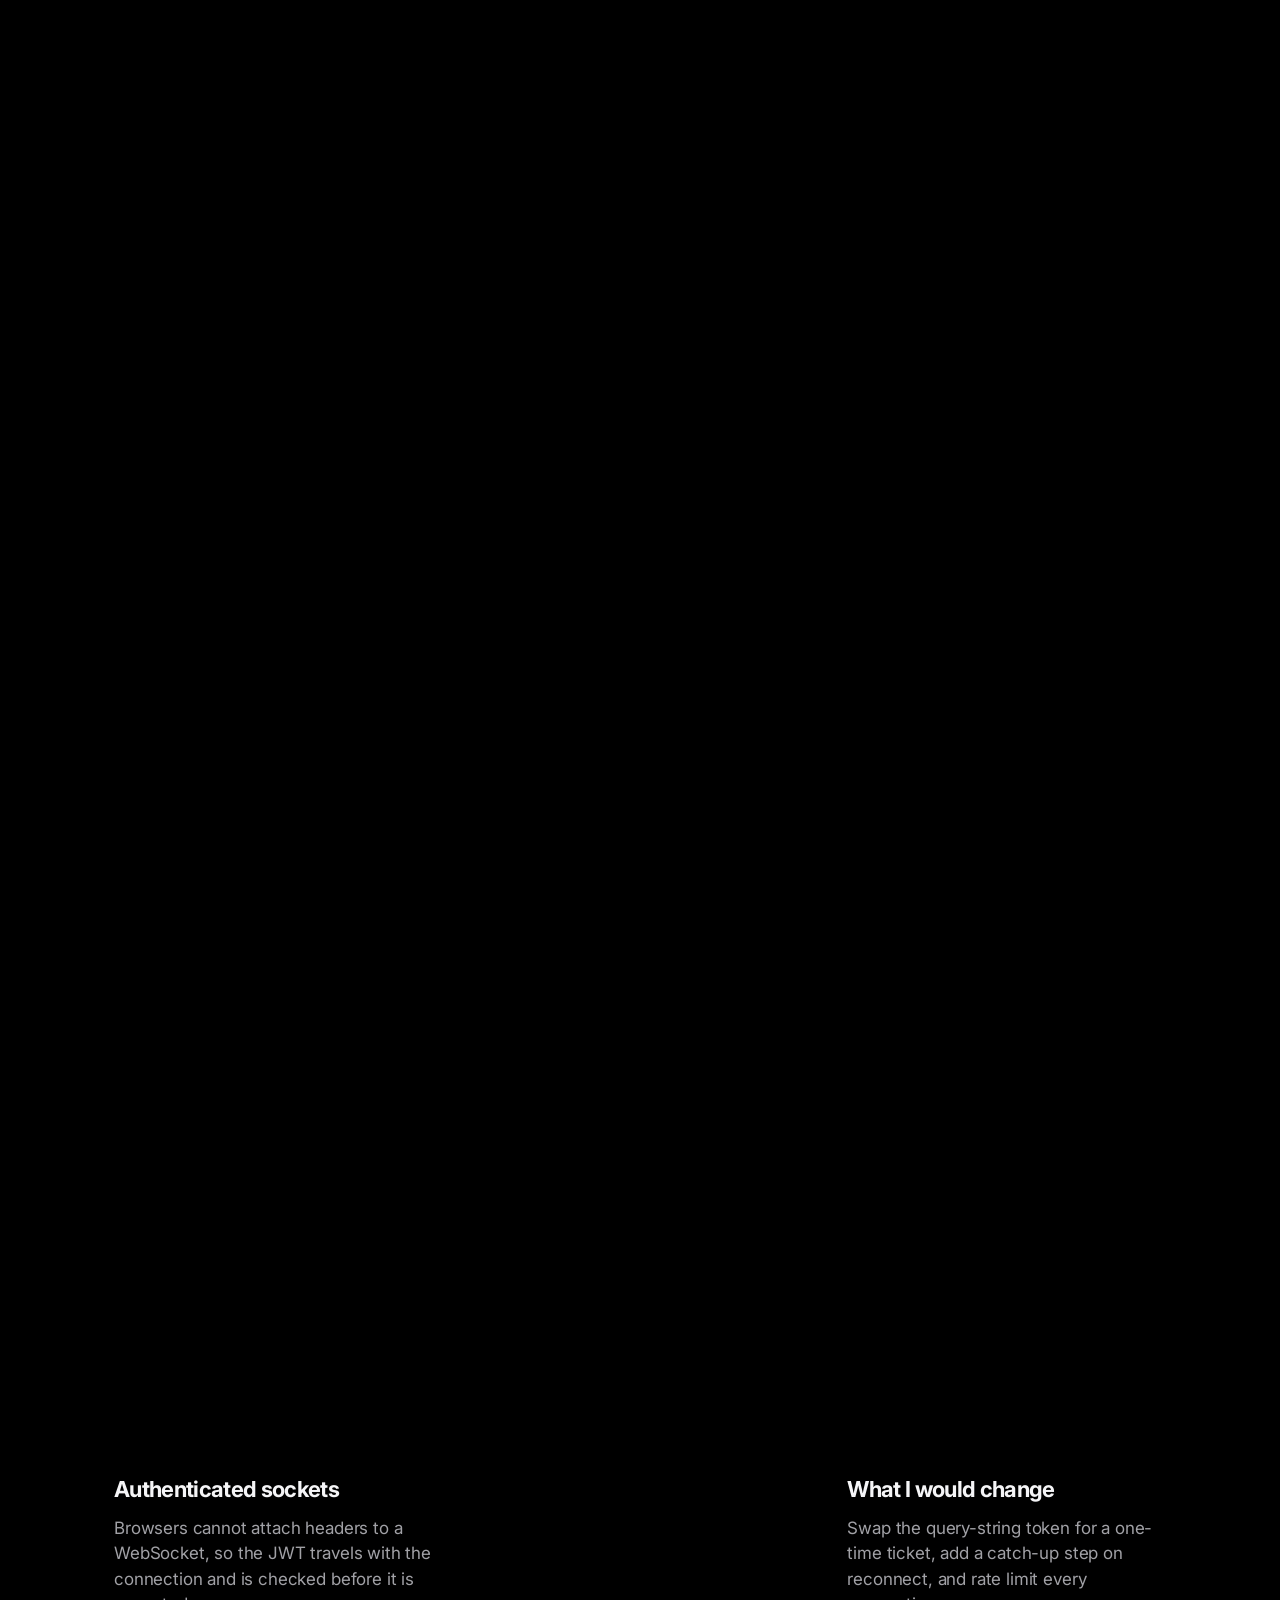
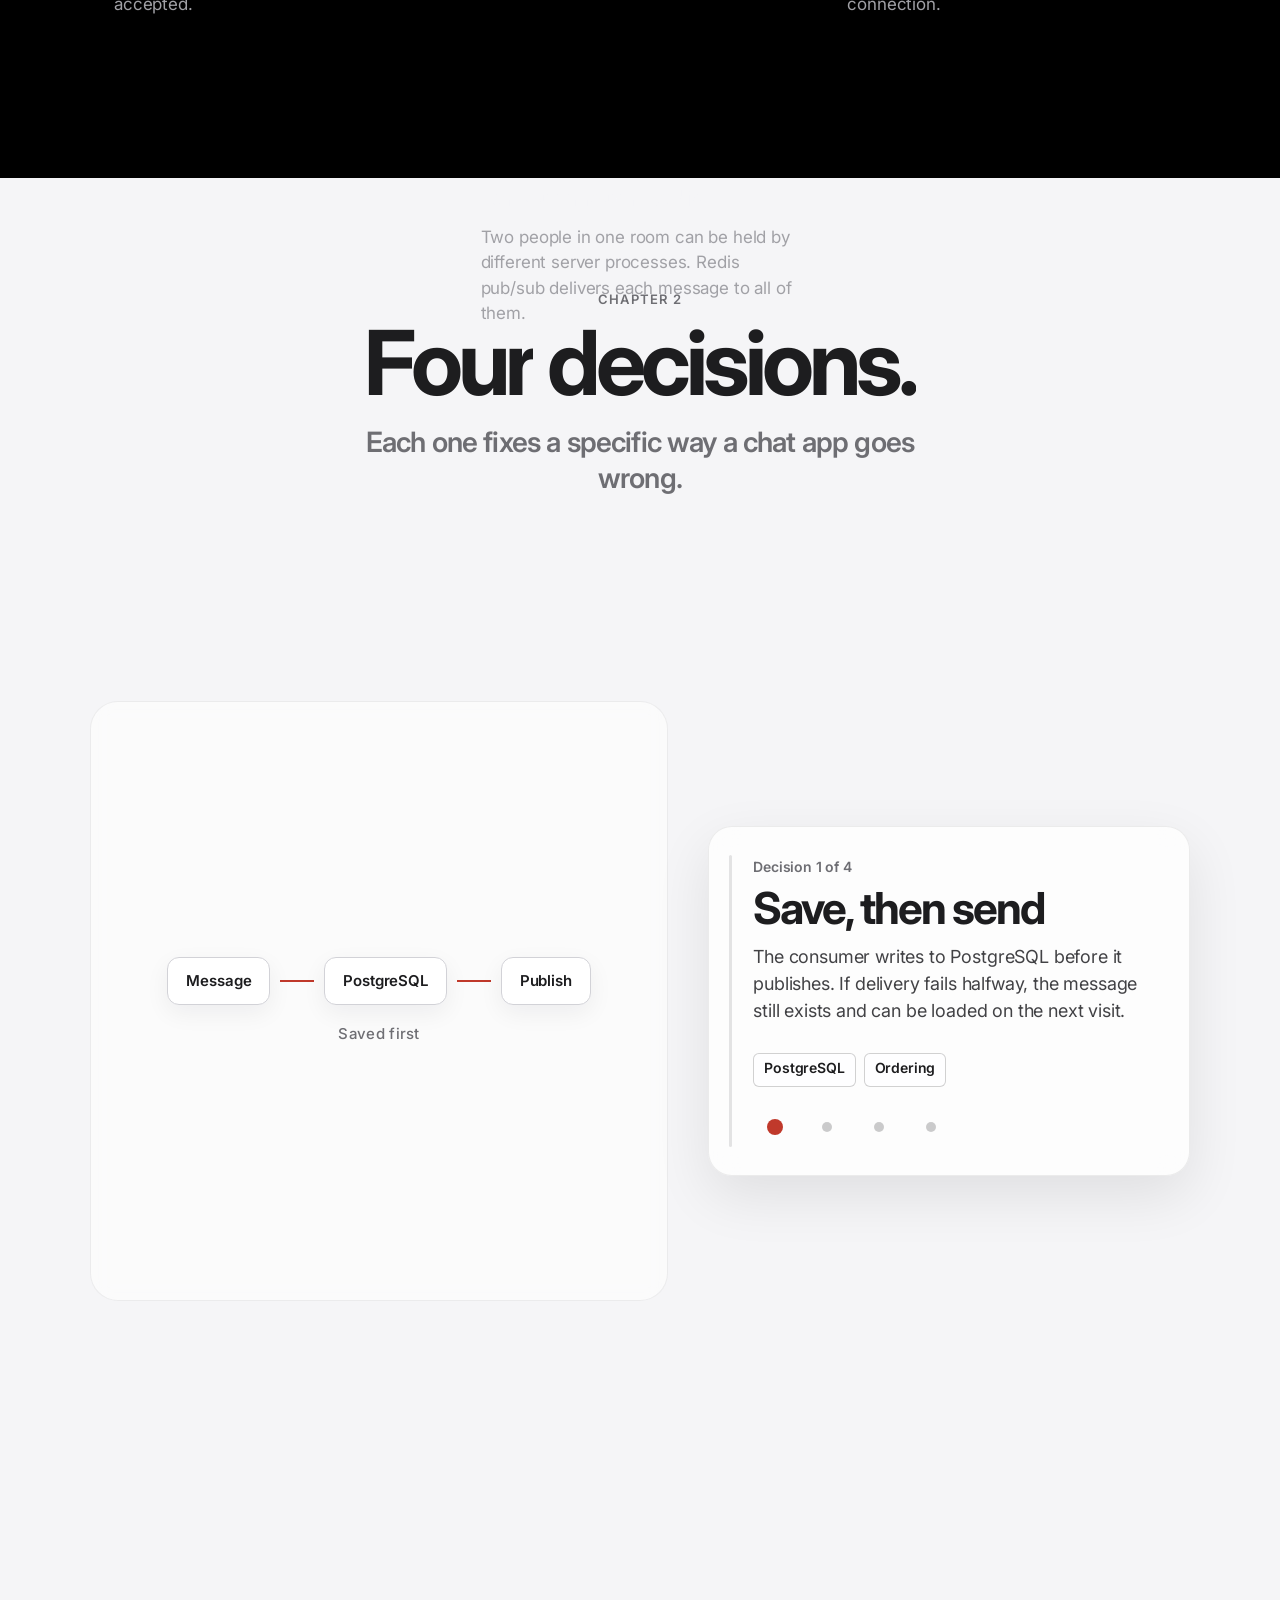
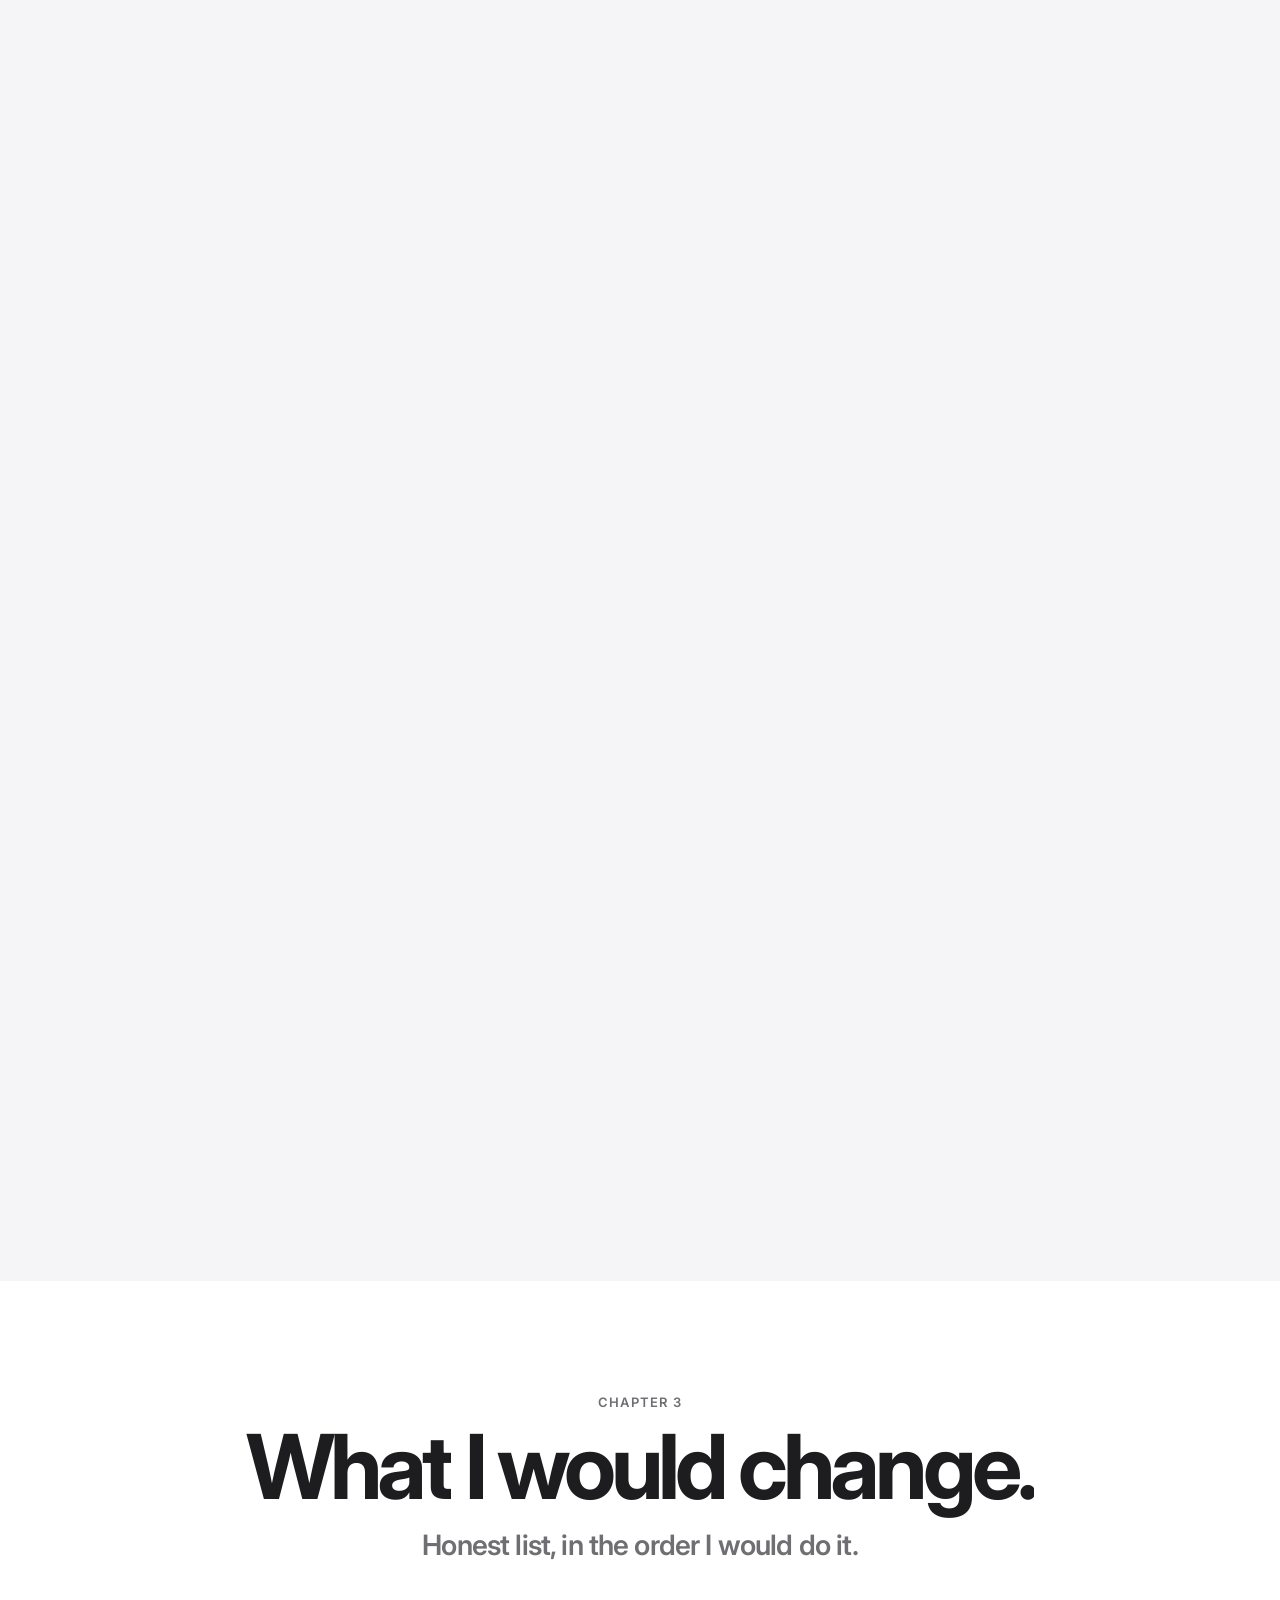
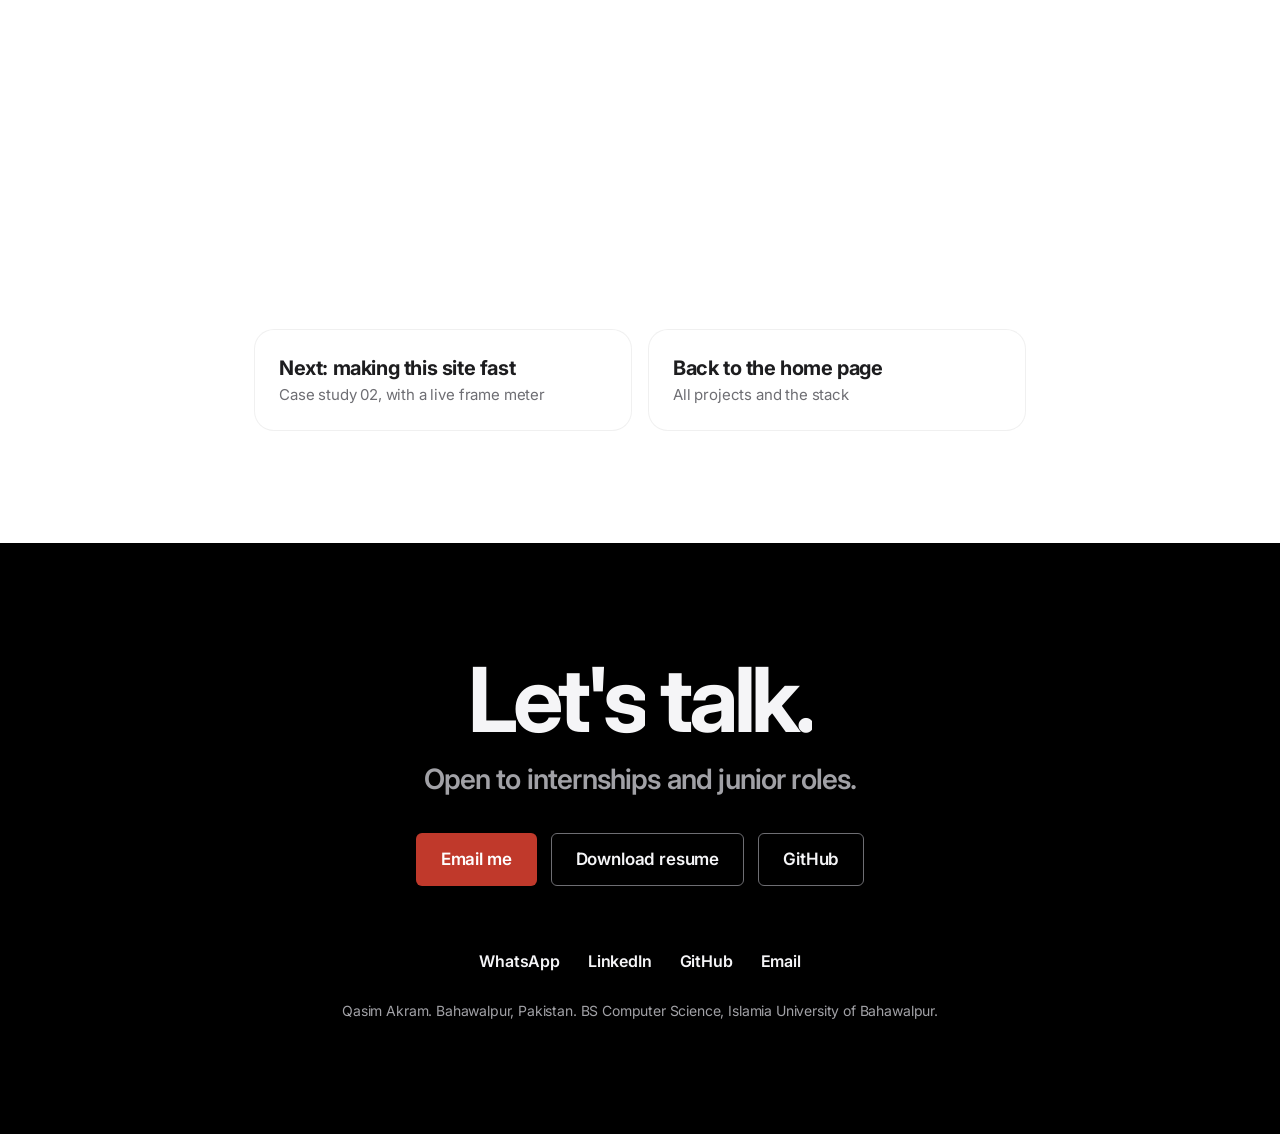
==== commit ba451a60: "adding background animation" ====
--- a/case-chatroom.html
+++ b/case-chatroom.html
@@ -3,123 +3,157 @@
 <head>
 <meta charset="UTF-8">
 <meta name="viewport" content="width=device-width, initial-scale=1.0, viewport-fit=cover">
-<meta name="theme-color" content="#0a0a0a">
-<title>ChatRoom Case Study | Qasim Akram</title>
-<meta name="description" content="How ChatRoom works under the hood: JWT-authenticated WebSockets, Django Channels, Redis pub/sub fan-out and PostgreSQL. An interactive walkthrough by Qasim Akram.">
-<link rel="canonical" href="https://qasim-akram.netlify.app/case-chatroom.html">
-<meta property="og:type" content="article">
-<meta property="og:title" content="ChatRoom Case Study | Qasim Akram">
-<meta property="og:description" content="An interactive look at the architecture behind a real-time chat app: auth, fan-out and trade-offs.">
-<meta property="og:image" content="https://qasim-akram.netlify.app/img/og-image.png">
+<meta name="theme-color" content="#ffffff">
+<meta name="robots" content="noindex">
+<title>ChatRoom case study | Qasim Akram</title>
+<meta name="description" content="Qasim Akram, full stack developer and AI engineer. How a message travels through ChatRoom, a real-time Django and React chat app.">
+<link rel="icon" type="image/svg+xml" href="img/favicon.svg">
 <link rel="preconnect" href="https://fonts.googleapis.com">
 <link rel="preconnect" href="https://fonts.gstatic.com" crossorigin>
-<link href="https://fonts.googleapis.com/css2?family=Inter:wght@400;500;600;700&family=Syne:wght@700;800&display=swap" rel="stylesheet">
-<link rel="icon" type="image/svg+xml" href="img/favicon.svg">
+<link href="https://fonts.googleapis.com/css2?family=Inter:wght@400;500;600;700&display=swap" rel="stylesheet">
+<link rel="stylesheet" href="d.css">
 <link rel="stylesheet" href="case.css">
 </head>
 <body>
-<div class="c-ambient" aria-hidden="true"></div>
+<a class="skip" href="#main">Skip to content</a>
+<div class="prog" id="prog" aria-hidden="true"></div>
+<canvas class="bgfix" id="bgFixed" aria-hidden="true"></canvas>
+<div class="floaters" id="floaters" aria-hidden="true"><i class="fl f1"></i><i class="fl f2"></i><i class="fl f3"></i><i class="fl f4"></i><i class="fl f5"></i><i class="fl f6"></i><i class="fl f7"></i><i class="fl f8"></i></div>
 
-
-<header class="cnav">
-  <a class="back" href="index.html#projects">&larr; Portfolio</a>
-  <span class="mid">Case study 01 <i>/</i> ChatRoom</span>
-  <a class="live" href="https://chat-room-two-pi.vercel.app/" target="_blank" rel="noopener">Live demo &#8599;</a>
+<header class="nav" id="nav">
+  <div class="pill" id="pill">
+    <a class="brand" href="index.html" aria-label="Qasim Akram, home"><i class="mark">Q</i><span>Qasim Akram</span></a>
+    <nav class="menu" id="menu" aria-label="Sections">
+      <span class="ind" id="ind" aria-hidden="true"></span>
+<a href="#journey">Journey</a>
+      <a href="#decisions">Decisions</a>
+      <a href="#next">Next</a>
+    </nav>
+    <div class="reach">
+      <button type="button" class="btn red sm" id="reachBtn" aria-expanded="false" aria-controls="reachPop">Contact</button>
+      <div class="pop" id="reachPop" role="menu" hidden>
+        <a role="menuitem" href="https://wa.me/923126442266" target="_blank" rel="noopener"><b>WhatsApp</b><span>+92 312 6442266</span></a>
+        <a role="menuitem" href="mailto:qasimakram46@hotmail.com"><b>Email</b><span>qasimakram46@hotmail.com</span></a>
+        <a role="menuitem" href="https://www.linkedin.com/in/qasimakram/" target="_blank" rel="noopener"><b>LinkedIn</b><span>/in/qasimakram</span></a>
+        <a role="menuitem" href="https://github.com/Muhammad-Qasim-Akram" target="_blank" rel="noopener"><b>GitHub</b><span>Muhammad-Qasim-Akram</span></a>
+        <a role="menuitem" href="Muhammad_Qasim_Akram_Resume.pdf"><b>Resume</b><span>PDF</span></a>
+      </div>
+    </div>
+    <button class="burger" id="burger" aria-expanded="false" aria-controls="sheet" aria-label="Open menu"><span></span><span></span></button>
+  </div>
+  <div class="sheet" id="sheet" hidden>
+    <nav aria-label="Sections"><a href="index.html">Home</a><a href="#journey">Journey</a><a href="#decisions">Decisions</a><a href="#next">Next</a><a href="#contact">Contact</a></nav>
+    <div class="sheet-links">
+      <a href="https://wa.me/923126442266" target="_blank" rel="noopener">WhatsApp</a>
+      <a href="https://www.linkedin.com/in/qasimakram/" target="_blank" rel="noopener">LinkedIn</a>
+      <a href="https://github.com/Muhammad-Qasim-Akram" target="_blank" rel="noopener">GitHub</a>
+      <a href="mailto:qasimakram46@hotmail.com">Email</a>
+    </div>
+  </div>
 </header>
 
-<main>
-<section class="chero">
-  <div class="bgword" aria-hidden="true">REALTIME</div>
-  <div class="eyebrow sr">Case study 01</div>
-  <h1 class="sr" style="--d:.06s">Chat<em>Room</em></h1>
-  <p class="lead sr" style="--d:.12s">A real-time chat app where rooms, messages, reactions and notifications reach everyone instantly. This page walks through how one message travels through the system, and why each piece is built the way it is.</p>
-  <div class="chips sr" style="--d:.18s"><span>Django 4.2</span><span>Django Channels</span><span>Redis pub/sub</span><span>PostgreSQL</span><span>SimpleJWT</span><span>React</span><span>Vercel + Railway</span></div>
-  <div class="stats">
-    <div class="stat gc sr" style="--d:.1s"><b data-count="14">14</b><span>REST endpoints for rooms, messages, reactions and notifications</span></div>
-    <div class="stat gc sr" style="--d:.16s"><b>JWT</b><span>checked before a WebSocket is accepted</span></div>
-    <div class="stat gc sr" style="--d:.22s"><b>Redis</b><span>pub/sub fans events out across workers</span></div>
-    <div class="stat gc sr" style="--d:.28s"><b>2<sup>hosts</sup></b><span>React on Vercel, API, Postgres and Redis on Railway</span></div>
+<main id="main">
+<section class="case-hero" id="top" data-mood="hero">
+  <p class="kick">Case study 01</p>
+  <h1>Chat<span class="grad">Room.</span></h1>
+  <p class="lead">A real-time chat app, and what actually happens between pressing send and everyone in the room seeing it.</p>
+  <ul class="chips" aria-label="Stack"><li>Django</li><li>Channels</li><li>Redis</li><li>PostgreSQL</li><li>SimpleJWT</li><li>Daphne</li><li>React</li></ul>
+  <div class="row"><a class="btn red" href="#journey">Follow a message</a><a class="btn ghost" href="https://github.com/Muhammad-Qasim-Akram" target="_blank" rel="noopener">View the code</a></div>
+</section>
+
+<section class="sec center" id="overview" data-mood="warm" style="padding-top:20px">
+  <ul class="facts"><li><b>14</b><span>REST endpoints for rooms, messages and sign-in</span></li><li><b>WebSocket</b><span>for live delivery in every room</span></li><li><b>2 layers</b><span>PostgreSQL for history, Redis for fan-out</span></li></ul>
+</section>
+
+<!-- CHATROOM: pinned scroll story -->
+<section class="sec dark pinsec" id="journey" data-mood="chat">
+  <div class="wrap intro center">
+    <p class="chap">Chapter 1</p><h2 class="big">The journey.</h2>
+    <p class="sub">Scroll to follow one message. Turn Redis off to see what breaks.</p>
+  </div>
+  <div class="pinwrap" id="crPin" style="--n:5">
+    <div class="pin">
+      <div class="pin-grid">
+        <div class="cr-stage" id="crStage" aria-label="3D view of a message travelling through ChatRoom. Drag to turn.">
+          <div class="cr-plane" id="crPlane"></div>
+        </div>
+        <div class="story-card dk" aria-live="polite">
+          <div class="rail" aria-hidden="true"><i id="crFill"></i></div>
+          <p class="sc-step" id="crStep"></p>
+          <h3 id="crTitle"></h3>
+          <p class="sc-text" id="crText"></p>
+          <div class="tags" id="crTags"></div>
+          <div class="dots" id="crDots" role="group" aria-label="Steps"></div>
+          <div class="sc-actions">
+            <button type="button" class="btn light" id="send">Send a message</button>
+            <div class="seg" role="group" aria-label="Redis">
+              <button type="button" id="redisOn" aria-pressed="true">Redis on</button>
+              <button type="button" id="redisOff" aria-pressed="false">Redis off</button>
+            </div>
+          </div>
+          <p class="fine left">A simulation of the design. Members B and C are held by a different worker than you.</p>
+        </div>
+      </div>
+    </div>
+  </div>
+  <div class="wrap outro center">
+    <div class="cols">
+      <div><h3>Authenticated sockets</h3><p>Browsers cannot attach headers to a WebSocket, so the JWT travels with the connection and is checked before it is accepted.</p></div>
+      <div><h3>Fan-out through Redis</h3><p>Two people in one room can be held by different server processes. Redis pub/sub delivers each message to all of them.</p></div>
+      <div><h3>What I would change</h3><p>Swap the query-string token for a one-time ticket, add a catch-up step on reconnect, and rate limit every connection.</p></div>
+    </div>
+    
   </div>
 </section>
 
-<section class="csec" id="problem">
-  <div class="eyebrow sr">The problem</div>
-  <h2 class="sr">What it had to do.</h2>
-  <p class="sub sr">Chat looks simple until two people are connected to different server processes. These four constraints shaped every decision below.</p>
-  <div class="cons">
-    <div class="con gc sr" style="--d:.04s"><span class="n">01</span><h3>Instant, not polled</h3><p>A message has to appear on every screen in the room without anyone refreshing or the client hammering the API.</p></div>
-    <div class="con gc sr" style="--d:.1s"><span class="n">02</span><h3>Authenticated sockets</h3><p>REST uses JWT. The WebSocket has to trust the same identity, and browsers can't attach headers to one.</p></div>
-    <div class="con gc sr" style="--d:.16s"><span class="n">03</span><h3>More than one worker</h3><p>Two users in the same room may be held by different processes. They still have to hear each other.</p></div>
-    <div class="con gc sr" style="--d:.22s"><span class="n">04</span><h3>One-person deployment</h3><p>Frontend on Vercel, backend, Postgres and Redis on Railway. Few moving parts, easy to redeploy.</p></div>
+
+
+<section class="sec fog pinsec center" id="decisions" data-mood="cool">
+  <div class="wrap intro"><p class="chap">Chapter 2</p><h2 class="big">Four decisions.</h2><p class="sub dim">Each one fixes a specific way a chat app goes wrong.</p></div>
+  <div class="pinwrap" data-story data-label="Decision" id="dcPin" style="--n:4">
+    <div class="pin"><div class="pin-grid">
+      <div class="vis" aria-hidden="true"><div class="v"><i class="ring"></i><i class="ring"></i><i class="ring"></i><div class="flow"><span class="bx" style="--k:0">Message</span><i class="ar" style="--k:1"></i><span class="bx" style="--k:2">PostgreSQL</span><i class="ar" style="--k:3"></i><span class="bx" style="--k:4">Publish</span></div><p class="cap">Saved first</p></div><div class="v"><i class="ring"></i><i class="ring"></i><i class="ring"></i><div class="big-n">JWT</div><p class="cap">Checked before accept()</p></div><div class="v"><i class="ring"></i><i class="ring"></i><i class="ring"></i><div class="flow"><span class="bx" style="--k:0">Worker A</span><i class="ar" style="--k:1"></i><span class="bx" style="--k:2">Redis</span><i class="ar" style="--k:3"></i><span class="bx" style="--k:4">Worker B</span></div><p class="cap">One room, two processes</p></div><div class="v"><i class="ring"></i><i class="ring"></i><i class="ring"></i><div class="big-n">ASGI</div><p class="cap">HTTP and WebSockets together</p></div></div>
+      <div class="story-card" aria-live="polite">
+        <div class="rail" aria-hidden="true"><i></i></div>
+        <p class="sc-step"></p><h3></h3><p class="sc-text"></p><div class="tags"></div>
+        <div class="dots" role="group" aria-label="Decisions"></div>
+      </div>
+    </div></div>
+    <script type="application/json">[{"t": "Save, then send", "d": "The consumer writes to PostgreSQL before it publishes. If delivery fails halfway, the message still exists and can be loaded on the next visit.", "g": ["PostgreSQL", "Ordering"]}, {"t": "Token before socket", "d": "Browsers cannot attach headers to a WebSocket, so the JWT rides along with the connection and is verified before the server accepts it.", "g": ["SimpleJWT", "Channels middleware"]}, {"t": "Redis between workers", "d": "Two people in one room can sit on different server processes. A channel layer on Redis passes each message to all of them.", "g": ["Redis pub/sub", "Channel layer"]}, {"t": "ASGI all the way", "d": "Daphne serves HTTP and WebSockets from the same Django project, so the REST API and the live part share one codebase and one auth system.", "g": ["Daphne", "Django REST Framework"]}]</script>
   </div>
 </section>
 
-<section class="arch" id="arch" aria-label="Interactive architecture walkthrough">
-  <div class="pin" id="pin">
-    <div class="stage" id="stage">
-      <div class="stage-title">
-        <div><h2>Follow one message</h2><small>Scroll to move it. Drag to turn the scene. Tap any block.</small></div>
-        <span class="hint" id="hint">Drag to orbit</span>
-      </div>
-      <div class="scene"><div class="plane" id="plane"></div></div>
-      <div class="stage-ui">
-        <button class="pill" id="kill" aria-pressed="false"><i></i><span>Simulate Redis failure</span></button>
-        <button class="pill" id="reset">Reset view</button>
-      </div>
-      <div class="sheet" id="sheet" role="dialog" aria-live="polite" aria-label="Component details">
-        <button class="x" id="sheetX" aria-label="Close details">&times;</button>
-        <h3 id="shName"></h3><p class="role" id="shRole"></p>
-        <dl><div><dt>Decision</dt><dd id="shDec"></dd></div><div><dt>Trade-off</dt><dd id="shTrade"></dd></div></dl>
-      </div>
+<section class="sec center" id="next" data-mood="warm">
+  <div class="wrap"><p class="chap">Chapter 3</p><h2 class="big">What I would change.</h2><p class="sub dim">Honest list, in the order I would do it.</p></div>
+  <ol class="next" style="margin-top:40px">
+    <li data-r="up"><div><b>One-time ticket instead of a query-string token</b><span>Tokens in URLs end up in logs. A short-lived ticket fixes that.</span></div></li>
+    <li data-r="up"><div><b>Catch-up on reconnect</b><span>Ask the server for everything after the last message the client saw.</span></div></li>
+    <li data-r="up"><div><b>Rate limit every connection</b><span>One noisy client should not be able to slow a room down.</span></div></li>
+  </ol>
+  <div class="xlinks"><a href="case-portfolio.html"><b>Next: making this site fast</b><span>Case study 02, with a live frame meter</span></a><a href="index.html"><b>Back to the home page</b><span>All projects and the stack</span></a></div>
+</section>
+
+<!-- CONTACT -->
+<section class="sec dark center" id="contact">
+  <div class="wrap">
+    <h2 class="big">Let's talk.</h2>
+    <p class="sub">Open to internships and junior roles.</p>
+    <div class="row c">
+      <a class="btn red" href="mailto:qasimakram46@hotmail.com">Email me</a>
+      <a class="btn line" href="Muhammad_Qasim_Akram_Resume.pdf">Download resume</a>
+      <a class="btn line" href="https://github.com/Muhammad-Qasim-Akram" target="_blank" rel="noopener">GitHub</a>
     </div>
-    <aside class="narr gc" id="narr">
-      <div class="count" id="count">01 / 06</div>
-      <div class="steps" id="steps"></div>
-      <div class="dots" id="dots" role="tablist" aria-label="Steps"></div>
-      <p class="tip">Click a step number to jump to it.</p>
-    </aside>
+    <ul class="social" aria-label="Find me elsewhere">
+      <li><a href="https://wa.me/923126442266" target="_blank" rel="noopener">WhatsApp</a></li>
+      <li><a href="https://www.linkedin.com/in/qasimakram/" target="_blank" rel="noopener">LinkedIn</a></li>
+      <li><a href="https://github.com/Muhammad-Qasim-Akram" target="_blank" rel="noopener">GitHub</a></li>
+      <li><a href="mailto:qasimakram46@hotmail.com">Email</a></li>
+    </ul>
+    <p class="foot">Qasim Akram. Bahawalpur, Pakistan. BS Computer Science, Islamia University of Bahawalpur.</p>
   </div>
 </section>
-<noscript><div class="ns"><p>This page is interactive. In short: the browser opens a WebSocket with a JWT, Channels middleware validates it, the consumer saves the message to PostgreSQL and publishes it to Redis, and Redis delivers it to every consumer in the room.</p></div></noscript>
 
-<section class="csec" id="decisions">
-  <div class="eyebrow sr">Decisions</div>
-  <h2 class="sr">Three choices, and what each one cost.</h2>
-  <p class="sub sr">Tap a card to see what I picked, what I turned down, and the price I accepted.</p>
-  <div class="dgrid" id="dgrid"></div>
-</section>
-
-<section class="csec" id="results">
-  <div class="eyebrow sr">Results</div>
-  <h2 class="sr">Measured, not claimed.</h2>
-  <p class="sub sr">Numbers come from a repeatable k6 load test, with the setup and date shown beside them.</p>
-  <div class="rgrid" id="rgrid"></div>
-  <div class="chart gc" id="chart" hidden>
-    <h3>Delivery latency as concurrent clients grow</h3>
-    <div class="bars" id="bars"></div>
-    <p class="readout" id="readout">Hover or tap a bar.</p>
-  </div>
-  <p class="setup" id="setup"></p>
-  <div class="pending" id="pending"><b>Load test pending.</b> The script is in <code>loadtest/k6-chatroom.js</code>. Fill the results object at the top of <code>case.js</code> after a run and this section fills itself in.</div>
-</section>
-
-<section class="csec" id="change">
-  <div class="eyebrow sr">Looking back</div>
-  <h2 class="sr">What I'd change next.</h2>
-  <div class="acc" id="acc"></div>
-</section>
-<div class="crosslink sr"><a class="gc" href="case-portfolio.html"><span><small>Case study 02</small>How this portfolio stays smooth</span><b>&rarr;</b></a></div>
 </main>
-
-<footer class="cfoot">
-  <h2>Want to talk about it?</h2>
-  <div class="btns">
-    <a class="btn p" href="mailto:qasimakram46@hotmail.com?subject=ChatRoom%20case%20study">Email me</a>
-    <a class="btn o" href="index.html#projects">More projects</a>
-    <a class="btn o" href="https://github.com/Muhammad-Qasim-Akram" target="_blank" rel="noopener">GitHub &#8599;</a>
-  </div>
-</footer>
-
-<script src="case.js" defer></script>
+<script src="d.js" defer></script>
 </body>
 </html>
--- a/d.css
+++ b/d.css
@@ -0,0 +1,363 @@
+:root{
+  --white:#fff; --fog:#F5F5F7; --ink:#1D1D1F; --slate:#6E6E73; --line:#D2D2D7;
+  --black:#000; --red:#C0392B; --coral:#F2A197; --dark-text:#F5F5F7; --dark-dim:#A1A1A6;
+  --r:6px;
+}
+*{box-sizing:border-box;margin:0;padding:0}
+html{scroll-behavior:smooth;scroll-padding-top:64px;-webkit-text-size-adjust:100%}
+body{font-family:Inter,system-ui,-apple-system,"Segoe UI",sans-serif;color:var(--ink);background:var(--white);letter-spacing:-.01em;line-height:1.45;overflow-x:hidden}
+a{color:inherit;text-decoration:none}
+button{font:inherit;color:inherit;cursor:pointer;background:none;border:0}
+:focus-visible{outline:3px solid #2D6CDF;outline-offset:3px;border-radius:4px}
+.skip{position:absolute;left:-999px;top:8px;background:var(--ink);color:#fff;padding:10px 14px;border-radius:var(--r);z-index:50}
+.skip:focus{left:8px}
+
+/* buttons: rectangular, 6px */
+.btn{display:inline-block;font-weight:600;font-size:17px;padding:13px 24px;border-radius:var(--r);border:1.5px solid transparent;text-align:center;transition:transform .2s,background .2s,color .2s}
+.btn:active{transform:scale(.98)}
+.btn.sm{font-size:14px;padding:8px 16px}
+.btn.red{background:var(--red);color:#fff}
+.btn.red:hover{background:#A93226}
+.btn.ghost{border-color:var(--red);color:var(--red)}
+.btn.ghost:hover{background:rgba(192,57,43,.08)}
+.btn.light{background:var(--dark-text);color:#000}
+.btn.line{border-color:#6E6E73;color:var(--dark-text)}
+.btn.line:hover{border-color:#fff}
+.row{display:flex;flex-wrap:wrap;gap:14px;justify-content:center;margin-top:30px}
+.row.c{margin-top:36px}
+
+/* type */
+h1{font-weight:700;font-size:clamp(52px,9.4vw,128px);line-height:1;letter-spacing:-.055em}
+h2{font-weight:700;font-size:clamp(34px,4.6vw,56px);letter-spacing:-.045em;line-height:1.05;margin-bottom:34px}
+h2.big{font-size:clamp(46px,7vw,96px);letter-spacing:-.055em;line-height:1;margin-bottom:0}
+h3{font-weight:700;letter-spacing:-.03em}
+.grad{background:linear-gradient(100deg,#B3261E,#E0675A);-webkit-background-clip:text;background-clip:text;color:transparent}
+.lead{margin:22px auto 0;font-size:clamp(21px,2.6vw,32px);line-height:1.25;font-weight:600;max-width:20em;letter-spacing:-.03em}
+.mute{color:var(--slate)}
+.sub{margin:16px auto 0;font-size:clamp(19px,2.4vw,28px);line-height:1.3;font-weight:600;max-width:22em;letter-spacing:-.03em;color:var(--dark-dim)}
+.sub.dim{color:var(--slate)}
+.sub.left{margin-left:0;margin-top:-18px;margin-bottom:34px;font-size:19px;font-weight:500}
+.fine{margin-top:10px;font-size:14px;color:var(--dark-dim)}
+.fine.left{color:var(--slate);margin-top:auto}
+.foot{margin-top:80px;font-size:14px;color:var(--dark-dim)}
+
+/* sections */
+.sec{padding:112px 24px}
+.sec.fog{background:var(--fog)}
+.sec.dark{background:var(--black);color:var(--dark-text)}
+.center{text-align:center}
+.wrap{max-width:1100px;margin:0 auto}
+.cols{display:grid;grid-template-columns:repeat(auto-fit,minmax(250px,1fr));gap:32px 48px;text-align:left;margin:72px 0 48px}
+.cols h3{font-size:22px}
+.cols p{margin-top:10px;font-size:17px;line-height:1.5;color:var(--dark-dim)}
+.fog .cols p{color:var(--slate)}
+
+/* hero */
+.hero{text-align:center;padding:120px 24px 90px;min-height:100svh;display:flex;flex-direction:column;justify-content:center;align-items:center}
+.stackview{position:relative;max-width:1000px;margin:36px auto 0;display:grid;grid-template-columns:minmax(0,1fr) 250px;gap:0 20px;align-items:center}
+.stack-stage{height:620px;perspective:2400px;touch-action:pan-y;cursor:grab;position:relative;user-select:none;-webkit-user-select:none}
+.stack-stage:active{cursor:grabbing}
+.stack{position:absolute;left:50%;top:50%;width:540px;height:350px;margin:-175px 0 0 -270px;transform-style:preserve-3d;transform:rotateX(var(--rx,62deg)) rotateZ(var(--rz,-36deg));transition:transform .5s cubic-bezier(.22,1,.36,1)}
+.stack.drag{transition:none}
+.layer{position:absolute;inset:0;transform-style:preserve-3d;transform:translateZ(calc(var(--i)*92px + var(--lift,0px)));transition:transform .45s cubic-bezier(.22,1,.36,1)}
+.layer.on{--lift:44px}
+.l0{--i:0}.l1{--i:1}.l2{--i:2}.l3{--i:3}
+.face{position:absolute;inset:0;border-radius:18px;background:rgba(245,245,247,.94);border:1px solid #C7C7CC;transition:box-shadow .3s,border-color .3s,background .3s}
+.l0 .face{background:#E8E8ED;box-shadow:0 60px 80px rgba(0,0,0,.2)}
+.l2 .face{background:rgba(255,255,255,.92)}
+.layer.on .face{border-color:var(--red);box-shadow:0 0 60px rgba(192,57,43,.28)}
+.face.top{background:linear-gradient(135deg,#fff,#F7E3DF);border:1.5px solid var(--red)}
+.bar{position:absolute;left:34px;height:12px;background:#C7C7CC;border-radius:4px}
+.bar.w1{top:34px;width:150px;background:var(--ink);height:14px}
+.bar.w2{top:64px;width:260px}.bar.w3{top:84px;width:200px}
+.blk{position:absolute;top:130px;width:112px;height:64px;background:#fff;border:1px solid #C7C7CC;border-radius:8px;left:162px}
+.blk.a{left:34px;background:var(--red);border-color:var(--red)}
+.blk:nth-of-type(6){left:290px}
+.layer-list{list-style:none;text-align:left;display:flex;flex-direction:column;gap:6px}
+.layer-list button{display:block;width:100%;text-align:left;padding:14px 16px;border-radius:12px;border:1.5px solid transparent;transition:background .2s,border-color .2s}
+.layer-list button:hover{background:var(--fog)}
+.layer-list button.on{border-color:var(--red);background:#fff}
+.layer-list b{display:block;font-size:20px;letter-spacing:-.02em}
+.layer-list span{display:block;font-size:15px;color:var(--slate);line-height:1.4;margin-top:2px}
+.hint{grid-column:1/-1;font-size:14px;color:var(--slate);padding:8px 0 56px}
+
+/* highlights */
+.cards{display:grid;grid-template-columns:repeat(auto-fit,minmax(240px,1fr));gap:20px}
+.card{background:#fff;border-radius:24px;padding:32px 28px 28px;min-height:300px;display:flex;flex-direction:column;justify-content:space-between;gap:24px;transition:transform .35s cubic-bezier(.22,1,.36,1),box-shadow .35s}
+.card:hover{transform:translateY(-4px);box-shadow:0 20px 40px rgba(0,0,0,.1)}
+.card h3{font-size:28px;line-height:1.12;letter-spacing:-.04em}
+.card p{font-size:16px;line-height:1.45;color:var(--slate)}
+.more{display:inline-block;margin-top:14px;font-weight:600;font-size:15px;color:var(--red)}
+
+/* chatroom demo */
+.cr-stage{position:relative;height:520px;max-width:900px;margin:30px auto 10px;perspective:2200px;touch-action:pan-y;cursor:grab;user-select:none;-webkit-user-select:none}
+.cr-stage:active{cursor:grabbing}
+.cr-plane{position:absolute;left:50%;top:50%;width:560px;height:340px;margin:-170px 0 0 -280px;transform-style:preserve-3d;transform:scale(1.2) rotateX(var(--rx,60deg)) rotateZ(var(--rz,-34deg));transition:transform .5s cubic-bezier(.22,1,.36,1)}
+.cr-plane.drag{transition:none}
+.cr-base{position:absolute;inset:0;border:1.5px solid #5A5A5E;background:linear-gradient(135deg,rgba(192,57,43,.22),rgba(255,255,255,.07));border-radius:10px;box-shadow:0 0 90px rgba(192,57,43,.25)}
+.node{transform-style:preserve-3d;position:absolute;width:116px;height:72px;background:#F5F5F7;border-radius:6px;box-shadow:12px 12px 0 #48484A;transition:background .25s,box-shadow .25s,transform .25s}
+.node.hot{background:#fff;box-shadow:12px 12px 0 var(--red),0 0 60px rgba(192,57,43,.8);transform:translateZ(14px)}
+.node.dead{background:#3A3A3C;box-shadow:12px 12px 0 #232325}
+.node.miss{background:#5A2A25;box-shadow:12px 12px 0 #2A1311}
+.lb{position:absolute;left:50%;bottom:calc(100% + 8px);white-space:nowrap;font-size:15px;font-weight:600;color:#D1D1D6;transform:translateX(-50%) rotateZ(calc(var(--rz,-34deg)*-1)) rotateX(calc(var(--rx,60deg)*-1));transform-origin:50% 100%}
+.node.hot .lb{color:#fff}
+.cr-ui{display:flex;flex-wrap:wrap;gap:14px;justify-content:center;align-items:center;margin-top:10px}
+.seg{display:inline-flex;border:1.5px solid #3A3A3C;border-radius:var(--r);overflow:hidden}
+.seg button{padding:11px 22px;font-size:15px;font-weight:600;color:var(--dark-text);min-height:44px}
+.seg button[aria-pressed=true]{background:var(--dark-text);color:#000}
+.status{margin-top:18px;font-size:18px;font-weight:600;min-height:28px}
+
+/* performance lab */
+.lab{display:flex;flex-wrap:wrap;gap:20px;max-width:1000px;margin:56px auto 0;text-align:left}
+.lab-view{flex:1 1 520px;min-height:340px;border-radius:24px;overflow:hidden;position:relative;background:linear-gradient(135deg,#7A241B,#C0392B 45%,#F2B25C)}
+.blob{position:absolute;width:220px;height:220px;border-radius:50%;background:radial-gradient(closest-side,rgba(255,236,180,.95),rgba(255,200,120,.35) 60%,transparent);left:0;top:0;will-change:transform}
+.tiles{position:absolute;inset:26px;display:grid;grid-template-columns:repeat(4,1fr);gap:12px;align-content:start}
+.tile{height:64px;border-radius:12px;background:rgba(255,255,255,.22);border:1px solid rgba(255,255,255,.5);backdrop-filter:blur(var(--b,18px));-webkit-backdrop-filter:blur(var(--b,18px))}
+.tile.off{backdrop-filter:none;-webkit-backdrop-filter:none;background:rgba(255,255,255,.3)}
+.lab-panel{flex:1 1 280px;background:#fff;border-radius:24px;padding:26px;display:flex;flex-direction:column;gap:16px}
+.lab-panel h3{font-size:20px}
+.fps{display:flex;align-items:baseline;gap:10px}
+.fps b{font-size:64px;letter-spacing:-.05em;line-height:1;min-width:1.2em}
+.fps span{font-size:16px;color:var(--slate)}
+.fps.bad b{color:var(--red)}
+.trace{height:40px;display:flex;align-items:flex-end;gap:2px;overflow:hidden}
+.trace i{display:block;flex:1;min-width:2px;background:#C7C7CC;border-radius:1px}
+.trace i.bad{background:var(--red)}
+.worst{font-size:14px;color:var(--slate);margin-top:-6px}
+.rng{display:block;font-size:14px;color:var(--slate)}
+.rng output{float:right;font-weight:600;color:var(--ink)}
+.rng input{width:100%;margin-top:10px;accent-color:var(--red);height:28px}
+.seg.two{border-color:var(--line);width:100%}
+.seg.two button{flex:1;color:var(--ink);font-size:14px;padding:10px 6px}
+.seg.two button[aria-pressed=true]{background:var(--ink);color:#fff}
+
+/* compare */
+.tbl-wrap{overflow-x:auto;border-top:1px solid var(--line);-webkit-overflow-scrolling:touch}
+.tbl{width:100%;min-width:820px;border-collapse:collapse;text-align:left}
+.tbl th,.tbl td{padding:20px 16px 20px 0;vertical-align:top;border-bottom:1px solid var(--line);font-size:16px;line-height:1.45;font-weight:400}
+.tbl thead th{font-size:24px;font-weight:700;letter-spacing:-.035em;line-height:1.1;padding-top:26px}
+.tbl tbody th{font-size:14px;font-weight:600;color:var(--slate);width:140px}
+.tbl a{color:var(--red);font-weight:600}
+.tbl a:hover{text-decoration:underline}
+
+/* specs */
+.specs>div{display:grid;grid-template-columns:minmax(130px,260px) minmax(0,1fr);gap:8px 32px;padding:22px 0;border-bottom:1px solid var(--line)}
+.specs>div:first-child{border-top:1px solid var(--line)}
+.specs dt{font-size:15px;font-weight:600;color:var(--slate)}
+.specs dd{font-size:19px;line-height:1.5}
+
+/* responsive */
+@media (max-width:900px){
+  .stackview{grid-template-columns:1fr}
+  .stack-stage{height:460px}
+  .stack{transform:scale(.72) rotateX(var(--rx,62deg)) rotateZ(var(--rz,-36deg))}
+  .layer-list{display:grid;grid-template-columns:repeat(2,1fr);gap:8px}
+  .cr-stage{height:420px}
+  .cr-plane{transform:scale(.74) rotateX(var(--rx,60deg)) rotateZ(var(--rz,-34deg))}
+}
+@media (max-width:760px){
+  .sec{padding:80px 20px}
+  .hero{padding:100px 20px 70px}
+  .specs>div{grid-template-columns:1fr}
+  .lab-view{min-height:300px}
+  .tile{height:54px}
+}
+@media (max-width:480px){
+  .stack-stage{height:380px}
+  .stack{transform:scale(.58) rotateX(var(--rx,62deg)) rotateZ(var(--rz,-36deg))}
+  .cr-stage{height:340px}
+  .cr-plane{transform:scale(.58) rotateX(var(--rx,60deg)) rotateZ(var(--rz,-34deg))}
+  .layer-list{grid-template-columns:1fr}
+  .tiles{grid-template-columns:repeat(3,1fr);inset:18px}
+  .card{min-height:240px}
+  .btn{font-size:16px}
+}
+@media (prefers-reduced-motion:reduce){
+  html{scroll-behavior:auto}
+  *{transition:none!important;animation:none!important}
+}
+
+/* extras */
+.sr{position:absolute;width:1px;height:1px;overflow:hidden;clip:rect(0 0 0 0);white-space:nowrap}
+.prog{position:fixed;left:0;top:0;height:3px;width:100%;background:var(--red);transform:scaleX(0);transform-origin:0 50%;z-index:60}
+.marq{overflow:hidden;border-top:1px solid var(--line);border-bottom:1px solid var(--line);background:#fff;padding:20px 0}
+.marq-track{display:flex;width:max-content;animation:marq 48s linear infinite}
+.marq:hover .marq-track{animation-play-state:paused}
+.marq-set{display:flex;gap:44px;padding-right:44px}
+.marq-set span{font-size:17px;font-weight:600;color:var(--slate);white-space:nowrap}
+@keyframes marq{to{transform:translateX(-50%)}}
+.card{position:relative;overflow:hidden}
+.card::before{content:"";position:absolute;inset:0;background:radial-gradient(260px circle at var(--mx,50%) var(--my,0%),rgba(192,57,43,.10),transparent 70%);opacity:0;transition:opacity .3s;pointer-events:none}
+.card:hover::before{opacity:1}
+.card>*{position:relative}
+@media (prefers-reduced-motion:reduce){.marq-track{animation:none;flex-wrap:wrap;width:auto}.marq-set[aria-hidden]{display:none}.marq-set{flex-wrap:wrap;padding:0 24px}}
+
+/* ===== navbar: floating pill ===== */
+.nav{position:fixed;left:0;right:0;top:0;z-index:40;display:flex;justify-content:center;padding:14px 16px 0;pointer-events:none}
+.pill{pointer-events:auto;display:flex;align-items:center;gap:6px;width:min(980px,100%);height:56px;padding:0 8px 0 10px;border-radius:16px;background:rgba(255,255,255,.72);backdrop-filter:saturate(180%) blur(18px);-webkit-backdrop-filter:saturate(180%) blur(18px);border:1px solid rgba(0,0,0,.08);box-shadow:0 8px 30px rgba(0,0,0,.08);transition:width .5s cubic-bezier(.22,1,.36,1),box-shadow .3s,background .3s}
+.nav.scrolled .pill{width:min(760px,100%);box-shadow:0 14px 40px rgba(0,0,0,.14);background:rgba(255,255,255,.86)}
+.brand{display:flex;align-items:center;gap:10px;font-weight:700;font-size:17px;letter-spacing:-.02em;padding:6px 10px 6px 4px;margin-right:auto;white-space:nowrap}
+.mark{display:grid;place-items:center;width:32px;height:32px;border-radius:8px;background:var(--ink);color:#fff;font-style:normal;font-weight:800;font-size:16px}
+.menu{position:relative;display:flex;align-items:center;gap:2px}
+.menu a{position:relative;z-index:1;padding:9px 13px;font-size:14px;font-weight:500;color:#515154;border-radius:8px;transition:color .2s}
+.menu a:hover,.menu a.on{color:var(--ink)}
+.ind{position:absolute;z-index:0;left:0;top:50%;height:34px;margin-top:-17px;width:0;border-radius:8px;background:rgba(0,0,0,.07);opacity:0;transition:transform .45s cubic-bezier(.22,1,.36,1),width .45s cubic-bezier(.22,1,.36,1),opacity .25s}
+.reach{position:relative;margin-left:6px}
+.pop{position:absolute;right:0;top:calc(100% + 12px);width:290px;padding:8px;border-radius:16px;background:rgba(255,255,255,.96);backdrop-filter:blur(18px);-webkit-backdrop-filter:blur(18px);border:1px solid rgba(0,0,0,.08);box-shadow:0 24px 60px rgba(0,0,0,.18);transform-origin:90% 0;animation:popin .25s cubic-bezier(.22,1,.36,1)}
+.pop[hidden]{display:none}
+.pop a{display:flex;justify-content:space-between;align-items:baseline;gap:12px;padding:12px 14px;border-radius:10px;transition:background .2s}
+.pop a:hover,.pop a:focus-visible{background:var(--fog)}
+.pop b{font-size:15px}
+.pop span{font-size:13px;color:var(--slate)}
+@keyframes popin{from{opacity:0;transform:translateY(-6px) scale(.97)}}
+.burger{display:none;width:44px;height:44px;flex-direction:column;justify-content:center;align-items:flex-end;gap:6px;padding-right:11px}
+.burger span{display:block;width:22px;height:2.5px;background:var(--ink);border-radius:2px;transition:transform .3s,width .3s}
+.burger span+span{width:14px}
+.burger[aria-expanded=true] span:first-child{transform:translateY(4.25px) rotate(45deg)}
+.burger[aria-expanded=true] span+span{width:22px;transform:translateY(-4.25px) rotate(-45deg)}
+.sheet{pointer-events:auto;position:fixed;inset:0;z-index:-1;background:rgba(255,255,255,.98);padding:96px 28px 32px;display:flex;flex-direction:column;justify-content:space-between;overflow-y:auto}
+.sheet[hidden]{display:none}
+.sheet nav{display:flex;flex-direction:column}
+.sheet nav a{font-size:clamp(34px,10vw,52px);font-weight:700;letter-spacing:-.045em;padding:10px 0;border-bottom:1px solid var(--line);animation:sl .5s cubic-bezier(.22,1,.36,1) backwards}
+.sheet nav a:nth-child(2){animation-delay:.04s}.sheet nav a:nth-child(3){animation-delay:.08s}.sheet nav a:nth-child(4){animation-delay:.12s}.sheet nav a:nth-child(5){animation-delay:.16s}.sheet nav a:nth-child(6){animation-delay:.2s}
+@keyframes sl{from{opacity:0;transform:translateY(24px)}}
+.sheet-links{display:flex;flex-wrap:wrap;gap:10px;margin-top:28px}
+.sheet-links a{border:1.5px solid var(--ink);border-radius:var(--r);padding:12px 18px;font-weight:600;font-size:16px}
+@media (max-width:860px){
+  .menu,.reach{display:none}
+  .burger{display:flex}
+  .nav.scrolled .pill{width:100%}
+}
+
+/* ===== backgrounds ===== */
+.bg{position:absolute;inset:0;width:100%;height:100%;display:block;z-index:0;pointer-events:none}
+.hero>*,.wrap{position:relative;z-index:1}
+
+
+
+/* ===== scroll animation ===== */
+.js [data-r]{opacity:0}
+.js [data-r].in{opacity:1;animation:rv .9s cubic-bezier(.22,1,.36,1) backwards;animation-delay:var(--d,0s)}
+.js [data-r="scale"].in{animation-name:rvs}
+.js [data-r="left"].in{animation-name:rvl}
+.js [data-r="right"].in{animation-name:rvr}
+@keyframes rv{from{opacity:0;transform:translateY(46px)}}
+@keyframes rvs{from{opacity:0;transform:scale(.92) translateY(30px)}}
+@keyframes rvl{from{opacity:0;transform:translateX(-46px)}}
+@keyframes rvr{from{opacity:0;transform:translateX(46px)}}
+.w{display:inline-block;overflow:hidden;vertical-align:top;padding-bottom:.12em;margin-bottom:-.12em}
+.w>span{display:inline-block;transform:translateY(110%);transition:transform .9s cubic-bezier(.22,1,.36,1);transition-delay:var(--d,0s)}
+.in .w>span,.w.in>span{transform:none}
+[data-par]{translate:0 var(--py,0px)}
+.card,.lab-view,.lab-panel{will-change:transform}
+.stack{--gap:92px}
+.layer{transform:translateZ(calc(var(--i)*var(--gap,92px) + var(--lift,0px)))}
+.stack{transform:rotateX(var(--rx,62deg)) rotateZ(calc(var(--rz,-36deg) + var(--sz,0deg)))}
+.cr-plane{transform:scale(1.2) rotateX(var(--rx,60deg)) rotateZ(calc(var(--rz,-34deg) + var(--sz,0deg)))}
+.social{list-style:none;display:flex;flex-wrap:wrap;justify-content:center;gap:10px 28px;margin-top:64px}
+.social a{font-size:16px;font-weight:600;color:var(--dark-text);border-bottom:2px solid transparent;padding-bottom:3px;transition:border-color .2s,color .2s}
+.social a:hover{border-color:var(--coral);color:var(--coral)}
+.foot{margin-top:28px}
+@media (max-width:900px){
+  .stack{transform:scale(.72) rotateX(var(--rx,62deg)) rotateZ(calc(var(--rz,-36deg) + var(--sz,0deg)))}
+  .cr-plane{transform:scale(.74) rotateX(var(--rx,60deg)) rotateZ(calc(var(--rz,-34deg) + var(--sz,0deg)))}
+}
+@media (max-width:480px){
+  .stack{transform:scale(.58) rotateX(var(--rx,62deg)) rotateZ(calc(var(--rz,-36deg) + var(--sz,0deg)))}
+  .cr-plane{transform:scale(.58) rotateX(var(--rx,60deg)) rotateZ(calc(var(--rz,-34deg) + var(--sz,0deg)))}
+}
+@media (prefers-reduced-motion:reduce){
+  .js [data-r]{opacity:1}
+  .w>span{transform:none}
+  [data-par]{translate:none}
+}
+
+/* ===== living background ===== */
+.bgfix{position:fixed;left:0;top:0;width:100%;height:100%;z-index:0;pointer-events:none;display:block}
+.floaters{position:fixed;inset:0;z-index:0;pointer-events:none;overflow:hidden}
+.fl{position:absolute;left:0;top:0;display:block;translate:var(--fx,0) var(--fy,0);will-change:translate,transform;animation:spin var(--sp,30s) linear infinite}
+.f1{width:150px;height:150px;border-radius:50%;border:1.5px solid rgba(192,57,43,.4);--sp:40s}
+.f2{width:64px;height:64px;border-radius:14px;border:1.5px solid rgba(110,166,196,.55);--sp:26s}
+.f3{width:14px;height:14px;border-radius:50%;background:rgba(242,161,151,.8)}
+.f4{width:210px;height:210px;border-radius:50%;border:1.5px dashed rgba(192,57,43,.28);--sp:60s;animation-direction:reverse}
+.f5{width:90px;height:90px;border-radius:22px;border:1.5px solid rgba(242,161,151,.6);--sp:34s}
+.f6{width:10px;height:10px;border-radius:2px;background:rgba(110,166,196,.8);--sp:12s}
+.f7{width:120px;height:120px;border-radius:50%;border:1.5px solid rgba(110,166,196,.4);--sp:48s}
+.f8{width:22px;height:22px;border-radius:50%;background:rgba(192,57,43,.55)}
+@keyframes spin{to{transform:rotate(360deg)}}
+.cue{position:absolute;left:50%;bottom:30px;width:26px;height:44px;margin-left:-13px;border:2px solid rgba(29,29,31,.45);border-radius:14px}
+.cue span{position:absolute;left:50%;top:8px;width:4px;height:8px;margin-left:-2px;border-radius:2px;background:rgba(29,29,31,.6);animation:cue 1.8s ease-in-out infinite}
+@keyframes cue{0%{opacity:0;transform:translateY(0)}30%{opacity:1}100%{opacity:0;transform:translateY(16px)}}
+
+/* ===== pinned scroll stories ===== */
+.pinsec{padding:112px 0 0}
+.pinsec .intro,.pinsec .outro{padding:0 24px}
+.pinsec .outro{padding-top:72px;padding-bottom:112px}
+.pinwrap{position:relative;height:calc(100svh + var(--n)*85vh);margin-top:24px}
+.pin{position:sticky;top:0;height:100svh;padding:84px 24px 24px;box-sizing:border-box;z-index:1}
+.pin-grid{max-width:1100px;margin:0 auto;height:100%;display:grid;grid-template-columns:minmax(0,1.2fr) minmax(0,1fr);gap:24px 40px;align-items:center}
+.pin .stack-stage,.pin .cr-stage{height:100%;max-height:640px;margin:0}
+.story-card{position:relative;text-align:left;background:rgba(255,255,255,.74);backdrop-filter:blur(14px);-webkit-backdrop-filter:blur(14px);border:1px solid rgba(0,0,0,.07);border-radius:24px;padding:30px 30px 26px 44px;box-shadow:0 20px 56px rgba(0,0,0,.09)}
+.story-card.dk{background:rgba(24,24,26,.66);border-color:rgba(255,255,255,.12);color:var(--dark-text)}
+.rail{position:absolute;left:20px;top:28px;bottom:28px;width:3px;border-radius:2px;background:rgba(0,0,0,.1);overflow:hidden}
+.dk .rail{background:rgba(255,255,255,.16)}
+.rail i{position:absolute;left:0;top:0;width:100%;height:100%;background:var(--red);transform-origin:50% 0;transform:scaleY(0)}
+.sc-step{font-size:14px;font-weight:600;color:var(--slate);margin:0 0 8px}
+.dk .sc-step{color:var(--dark-dim)}
+.story-card h3{font-size:clamp(30px,3.6vw,44px);letter-spacing:-.045em;line-height:1.05}
+.sc-text{margin-top:12px;font-size:18px;line-height:1.5;color:#424245;min-height:5.2em}
+.dk .sc-text{color:#D1D1D6}
+.tags{display:flex;flex-wrap:wrap;gap:8px;margin-top:16px;min-height:34px}
+.tags span{font-size:14px;font-weight:600;border:1.5px solid rgba(0,0,0,.18);border-radius:var(--r);padding:4px 10px;background:rgba(255,255,255,.6)}
+.dk .tags span{border-color:rgba(255,255,255,.25);background:rgba(255,255,255,.06)}
+.swap .sc-step,.swap h3,.swap .sc-text{animation:swap .6s cubic-bezier(.22,1,.36,1) backwards}
+.swap h3{animation-delay:.05s}.swap .sc-text{animation-delay:.1s}
+.swap .tags span{animation:swap .6s cubic-bezier(.22,1,.36,1) backwards;animation-delay:calc(.15s + var(--k,0)*.07s)}
+@keyframes swap{from{opacity:0;transform:translateY(22px)}}
+.dots{display:flex;gap:8px;margin-top:18px}
+.dots button{width:44px;height:44px;border-radius:50%;display:grid;place-items:center}
+.dots button::after{content:"";display:block;width:10px;height:10px;border-radius:50%;background:rgba(0,0,0,.2);transition:transform .3s,background .3s}
+.dk .dots button::after{background:rgba(255,255,255,.3)}
+.dots button.on::after{background:var(--red);transform:scale(1.6)}
+.sc-actions{display:flex;flex-wrap:wrap;gap:12px;align-items:center;margin-top:12px}
+.sc-actions .btn{font-size:16px;padding:12px 22px}
+.sc-actions .seg button{min-height:44px;font-size:14px;padding:10px 16px}
+.story-card .fine.left{margin-top:14px;color:var(--dark-dim)}
+
+/* layers focus */
+.stack.focus .layer:not(.on) .face{opacity:.5}
+.layer .face{transition:opacity .4s,box-shadow .3s,border-color .3s,background .3s}
+
+/* chatroom edges */
+.edge{position:absolute;height:3px;margin-top:-1.5px;transform-origin:0 50%;background:rgba(255,255,255,.18);border-radius:2px;pointer-events:none}
+.edge::after{content:"";position:absolute;inset:0;border-radius:2px;background:var(--red);box-shadow:0 0 14px rgba(192,57,43,.9);transform-origin:0 50%;transform:scaleX(var(--f,0))}
+.edge.bad::after{background:repeating-linear-gradient(90deg,#8C2A1E 0 8px,transparent 8px 14px);box-shadow:none}
+.node.on{background:#fff}
+.node.cur{background:#fff;box-shadow:12px 12px 0 var(--red),0 0 60px rgba(192,57,43,.85);transform:translateZ(14px)}
+.node.hot{background:#fff}
+
+@media (max-width:900px){
+  .pin{padding:76px 16px 16px}
+  .pin-grid{grid-template-columns:1fr;grid-template-rows:minmax(0,42%) minmax(0,1fr);gap:8px}
+  .pin .stack-stage,.pin .cr-stage{max-height:none}
+  .story-card{padding:20px 20px 16px 34px;border-radius:20px}
+  .rail{left:14px;top:20px;bottom:20px}
+  .story-card h3{font-size:28px}
+  .sc-text{font-size:16px;min-height:4.8em;margin-top:8px}
+  .tags{margin-top:10px;min-height:30px}
+  .dots{margin-top:6px}
+  .dots button{width:36px;height:36px}
+  .sc-actions{margin-top:4px}
+  .story-card .fine.left{display:none}
+}
+@media (max-width:480px){
+  .pin-grid{grid-template-rows:minmax(0,38%) minmax(0,1fr)}
+  .sc-text{min-height:5.6em}
+}
+@media (max-height:700px) and (min-width:901px){
+  .story-card{padding-top:20px;padding-bottom:18px}.sc-text{min-height:4em}
+}
+@media (prefers-reduced-motion:reduce){
+  .fl{animation:none}
+  .cue span{animation:none}
+}
--- a/case.css
+++ b/case.css
@@ -1,301 +1,69 @@
-/* Case study pages. Same tokens as style.css so both feel like one site. */
-*,*::before,*::after{box-sizing:border-box;margin:0;padding:0}
-:root{
-  --bg:#f2ede8;--bg2:#ebe6df;--black:#111;--gray:#888;--gray2:#555;
-  --red:#c0392b;--rose:#f2a197;--peach:#f0c5b3;--ok:#4ade80;
-  --ink:#211816;--ink2:#4a2520;
-  --border:rgba(0,0,0,.08);
-  --glass-bg:rgba(255,255,255,.38);--glass-border:rgba(255,255,255,.42);
-  --glass-hi:rgba(255,255,255,.68);--glass-shadow:0 20px 56px rgba(0,0,0,.12);
-  --ease:cubic-bezier(.22,1,.36,1);--spring:cubic-bezier(.34,1.56,.64,1);
-  --gut:clamp(16px,4vw,56px);
+/* case study pages: extends d.css */
+.case-hero{min-height:88svh;display:flex;flex-direction:column;justify-content:center;align-items:center;text-align:center;padding:120px 24px 60px}
+.case-hero>*{position:relative;z-index:1}
+.case-hero .kick{font-size:14px;font-weight:600;letter-spacing:.08em;text-transform:uppercase;color:var(--slate);margin:0 0 18px}
+.case-hero h1{font-size:clamp(44px,8vw,104px);letter-spacing:-.05em;line-height:1;margin:0}
+.case-hero .lead{max-width:640px;margin:22px auto 0}
+.chips{display:flex;flex-wrap:wrap;gap:8px;justify-content:center;margin:26px 0 0;padding:0;list-style:none}
+.chips li{padding:7px 13px;border:1px solid var(--line);border-radius:999px;font-size:14px;font-weight:500;background:rgba(255,255,255,.7);backdrop-filter:blur(8px);-webkit-backdrop-filter:blur(8px)}
+.case-hero .row{margin-top:30px;justify-content:center}
+.facts{display:grid;grid-template-columns:repeat(3,minmax(0,1fr));gap:16px;max-width:900px;margin:0 auto;padding:0 24px;list-style:none}
+.facts li{background:rgba(255,255,255,.72);backdrop-filter:blur(12px);-webkit-backdrop-filter:blur(12px);border:1px solid rgba(0,0,0,.06);border-radius:20px;padding:22px;text-align:left}
+.facts b{display:block;font-size:clamp(28px,4vw,40px);letter-spacing:-.04em;line-height:1.05}
+.facts span{display:block;margin-top:6px;color:var(--slate);font-size:15px}
+.chap{font-size:13px;font-weight:600;letter-spacing:.1em;text-transform:uppercase;color:var(--slate);margin:0 0 10px}
+.sec.dark .chap{color:var(--dark-dim)}
+
+/* visual panel that crossfades with the story */
+.vis{position:relative;height:100%;max-height:600px;border-radius:28px;overflow:hidden;background:rgba(255,255,255,.55);border:1px solid rgba(0,0,0,.06);backdrop-filter:blur(10px);-webkit-backdrop-filter:blur(10px)}
+.sec.dark .vis{background:rgba(24,24,26,.5);border-color:rgba(255,255,255,.1)}
+.vis .v{position:absolute;inset:0;display:flex;flex-direction:column;align-items:center;justify-content:center;gap:18px;opacity:0;transform:translateY(24px) scale(.96);transition:opacity .6s ease,transform .8s cubic-bezier(.2,.8,.2,1);pointer-events:none}
+.vis .v.on{opacity:1;transform:none}
+.vis .v.past{transform:translateY(-24px) scale(.98)}
+.v .big-n{font-size:clamp(72px,13vw,168px);font-weight:700;letter-spacing:-.06em;line-height:1;background:linear-gradient(100deg,#B3261E,#E0675A);-webkit-background-clip:text;background-clip:text;color:transparent}
+.v .cap{font-size:15px;color:var(--slate);font-weight:500;letter-spacing:.02em}
+.sec.dark .v .cap{color:var(--dark-dim)}
+.v .ring{position:absolute;border:1.5px solid rgba(192,57,43,.3);border-radius:50%;animation:ringp 5s ease-in-out infinite}
+.v .ring:nth-of-type(2){animation-delay:-1.6s}.v .ring:nth-of-type(3){animation-delay:-3.2s}
+@keyframes ringp{0%,100%{width:220px;height:220px;opacity:.7}50%{width:360px;height:360px;opacity:.15}}
+.v>*:not(.ring){position:relative;z-index:1}
+
+/* mini diagrams */
+.flow{display:flex;align-items:center;gap:10px;flex-wrap:wrap;justify-content:center;padding:0 16px}
+.flow .bx{padding:12px 18px;border-radius:12px;background:#fff;border:1px solid var(--line);font-weight:600;font-size:15px;box-shadow:0 8px 24px rgba(0,0,0,.06);opacity:0;transform:translateY(12px)}
+.sec.dark .flow .bx{background:#2a2a2d;border-color:rgba(255,255,255,.14);color:var(--dark-text)}
+.v.on .flow .bx{animation:bxin .6s cubic-bezier(.2,.8,.2,1) forwards;animation-delay:calc(var(--k)*.18s + .15s)}
+@keyframes bxin{to{opacity:1;transform:none}}
+.flow .ar{width:34px;height:2px;background:var(--red);position:relative;transform-origin:left;transform:scaleX(0)}
+.v.on .flow .ar{animation:arin .5s ease forwards;animation-delay:calc(var(--k)*.18s + .3s)}
+@keyframes arin{to{transform:scaleX(1)}}
+.flow .bx.bad{border-color:var(--red);color:var(--red)}
+.bars{display:flex;align-items:flex-end;gap:7px;height:180px;padding:0 24px}
+.bars i{display:block;width:16px;border-radius:5px 5px 0 0;background:linear-gradient(#E0675A,#B3261E);height:6px;transition:height .9s cubic-bezier(.2,.8,.2,1);transition-delay:calc(var(--k)*.025s)}
+.bars.ok i{background:linear-gradient(#8fc3a5,#3e8a63)}
+.v.on .bars i{height:var(--h)}
+.meter{font-size:clamp(60px,10vw,120px);font-weight:700;letter-spacing:-.05em}
+.meter small{font-size:.28em;font-weight:500;color:var(--slate);margin-left:6px;letter-spacing:0}
+
+.next{max-width:760px;margin:0 auto;padding:0 24px;list-style:none;counter-reset:n}
+.next li{counter-increment:n;display:flex;gap:18px;align-items:flex-start;padding:22px 0;border-top:1px solid var(--line);text-align:left}
+.next li::before{content:counter(n);flex:none;width:34px;height:34px;border-radius:50%;background:var(--ink);color:#fff;display:grid;place-items:center;font-weight:600;font-size:15px}
+.next b{display:block;font-size:20px;letter-spacing:-.02em}
+.next span{color:var(--slate)}
+.xlinks{display:grid;grid-template-columns:repeat(2,minmax(0,1fr));gap:16px;max-width:820px;margin:34px auto 0;padding:0 24px}
+.xlinks a{display:block;padding:24px;border-radius:20px;background:rgba(255,255,255,.72);border:1px solid rgba(0,0,0,.06);text-align:left;text-decoration:none;color:inherit;transition:transform .3s,box-shadow .3s}
+.xlinks a:hover{transform:translateY(-4px);box-shadow:0 18px 40px rgba(0,0,0,.1)}
+.xlinks b{display:block;font-size:20px;letter-spacing:-.02em}.xlinks span{color:var(--slate);font-size:15px}
+@media(max-width:760px){
+  .facts,.xlinks{grid-template-columns:1fr}
+  .vis{max-height:none}
+  .bars{height:120px}
+  .v .ring{display:none}
 }
-html{scroll-behavior:smooth;scroll-padding-top:80px;-webkit-text-size-adjust:100%}
-body{font-family:"Inter",system-ui,sans-serif;background:var(--bg);color:var(--black);overflow-x:clip;line-height:1.55}
-a{color:inherit;text-decoration:none}
-button{font:inherit;color:inherit;background:none;border:0;cursor:pointer;-webkit-tap-highlight-color:transparent}
-h1,h2,h3{font-family:"Syne",sans-serif;font-weight:800;letter-spacing:-.04em;line-height:1}
-:focus-visible{outline:2px solid var(--red);outline-offset:3px}
-
-/* ambient colour, gradients only so it stays cheap */
-.c-ambient{position:fixed;inset:0;z-index:-1;pointer-events:none;
-  background:
-   radial-gradient(60vmax 60vmax at 88% -10%,rgba(192,57,43,.16),transparent 60%),
-   radial-gradient(50vmax 50vmax at -10% 55%,rgba(240,197,179,.55),transparent 60%),
-   var(--bg)}
-
-/* nav */
-.cnav{position:fixed;z-index:50;top:12px;left:50%;transform:translateX(-50%);width:min(1100px,calc(100% - 24px));
-  display:flex;align-items:center;justify-content:space-between;gap:12px;padding:10px 12px 10px 16px;
-  border-radius:6px;background:rgba(17,17,17,.78);color:#fff;box-shadow:0 12px 40px rgba(0,0,0,.22)}
-.cnav a.back{font-size:.82rem;font-weight:500;opacity:.85;white-space:nowrap;transition:opacity .2s}
-.cnav a.back:hover{opacity:1}
-.cnav .mid{font-family:"Syne",sans-serif;font-weight:700;font-size:.9rem;letter-spacing:-.02em;white-space:nowrap;overflow:hidden;text-overflow:ellipsis}
-.cnav .mid i{font-style:normal;color:var(--rose)}
-.cnav a.live{background:var(--red);color:#fff;font-size:.8rem;font-weight:600;padding:8px 14px;border-radius:6px;white-space:nowrap;transition:transform .25s var(--spring),background .2s}
-.cnav a.live:hover{transform:translateY(-2px);background:#d4473a}
-.cprog{position:fixed;z-index:51;top:0;left:0;height:3px;width:100%;transform-origin:0 50%;transform:scaleX(0);
-  background:linear-gradient(90deg,var(--red),var(--rose));will-change:transform}
-@media(max-width:560px){.cnav .mid{display:none}.cnav{justify-content:space-between}}
-
-/* reveal */
-.sr{opacity:0;transform:translateY(26px);transition:opacity .7s var(--ease),transform .7s var(--ease);transition-delay:var(--d,0s)}
-.sr.in{opacity:1;transform:none}
-
-/* glass card with pointer light */
-.gc{position:relative;isolation:isolate;border-radius:6px;border:1px solid var(--glass-border);background:var(--glass-bg);
-  box-shadow:var(--glass-shadow),inset 0 1px 0 var(--glass-hi);
-  -webkit-backdrop-filter:blur(14px) saturate(160%);backdrop-filter:blur(14px) saturate(160%);
-  transition:transform .35s var(--ease),box-shadow .35s var(--ease)}
-.gc::after{content:"";position:absolute;inset:0;z-index:-1;border-radius:inherit;pointer-events:none;opacity:0;transition:opacity .25s;
-  background:radial-gradient(280px circle at var(--mx,50%) var(--my,50%),rgba(192,57,43,.16),transparent 70%)}
-.gc:hover::after,.gc.touch::after{opacity:1}
-@media(hover:hover){.gc:hover{transform:translateY(-4px)}}
-.gc:active{transform:scale(.985)}
-
-/* hero */
-.chero{position:relative;overflow-x:clip;padding:clamp(120px,18vh,170px) var(--gut) clamp(36px,6vw,72px);max-width:1240px;margin:0 auto}
-.chero .bgword{position:absolute;right:-1vw;top:clamp(70px,10vh,110px);font-family:"Syne",sans-serif;font-weight:800;
-  font-size:clamp(5rem,22vw,19rem);letter-spacing:-.06em;line-height:.8;color:transparent;
-  -webkit-text-stroke:1.5px rgba(17,17,17,.07);pointer-events:none;user-select:none;white-space:nowrap;overflow:hidden;max-width:100%}
-.eyebrow{display:inline-flex;align-items:center;gap:10px;font-size:.72rem;font-weight:600;letter-spacing:.16em;text-transform:uppercase;color:var(--gray2)}
-.eyebrow::before{content:"";width:28px;height:2px;background:var(--red)}
-.chero h1{font-size:clamp(2.4rem,10.4vw,9rem);margin:18px 0 18px;position:relative}
-.chero h1 em{font-style:normal;background:linear-gradient(100deg,var(--red) 10%,#e0634f 55%,var(--rose));
-  -webkit-background-clip:text;background-clip:text;color:transparent;background-size:200% 100%;animation:sheen 7s ease-in-out infinite alternate}
-@keyframes sheen{to{background-position:100% 0}}
-.lead{max-width:640px;font-size:clamp(1rem,1.5vw,1.2rem);color:var(--gray2);position:relative}
-.chips{display:flex;flex-wrap:wrap;gap:8px;margin-top:22px;position:relative}
-.chips span{font-size:.76rem;font-weight:600;padding:7px 12px;border-radius:6px;border:1px solid rgba(17,17,17,.12);background:rgba(255,255,255,.4);transition:transform .25s var(--spring),background .2s,color .2s}
-.chips span:hover{transform:translateY(-3px);background:var(--black);color:#fff}
-.stats{display:grid;grid-template-columns:repeat(4,minmax(0,1fr));gap:14px;margin-top:clamp(28px,5vw,52px);position:relative}
-.stat{padding:20px 18px}
-.stat b{display:block;font-family:"Syne",sans-serif;font-size:clamp(1.8rem,4vw,2.8rem);letter-spacing:-.04em;line-height:1}
-.stat b sup{font-size:.45em;color:var(--red);margin-left:2px}
-.stat span{display:block;margin-top:8px;font-size:.78rem;color:var(--gray2);line-height:1.35}
-@media(max-width:900px){.stats{grid-template-columns:repeat(2,minmax(0,1fr))}}
-
-/* generic section */
-.csec{max-width:1240px;margin:0 auto;padding:clamp(48px,8vw,96px) var(--gut)}
-.csec h2{font-size:clamp(2rem,5.4vw,4rem);margin:14px 0 14px}
-.csec>p.sub{max-width:620px;color:var(--gray2)}
-.cons{display:grid;grid-template-columns:repeat(4,minmax(0,1fr));gap:14px;margin-top:32px}
-.con{padding:22px 20px;display:flex;flex-direction:column;gap:10px;min-height:170px}
-.con .n{font-family:"Syne",sans-serif;font-size:.8rem;font-weight:700;color:var(--red);letter-spacing:.08em}
-.con h3{font-size:1.15rem;letter-spacing:-.03em;line-height:1.1}
-.con p{font-size:.86rem;color:var(--gray2)}
-@media(max-width:1000px){.cons{grid-template-columns:repeat(2,minmax(0,1fr))}}
-@media(max-width:520px){.cons{grid-template-columns:1fr}.con{min-height:0}}
-
-/* ===== architecture scene ===== */
-.arch{position:relative;height:540svh}
-.pin{position:sticky;top:0;height:100svh;display:grid;grid-template-columns:minmax(0,1fr) minmax(300px,380px);gap:14px;
-  padding:78px clamp(12px,3vw,40px) clamp(12px,2.4vw,28px);max-width:1500px;margin:0 auto}
-.stage{position:relative;min-height:0;border-radius:6px;overflow:hidden;touch-action:pan-y;cursor:grab;user-select:none;-webkit-user-select:none;
-  background:
-   radial-gradient(70% 80% at var(--gx,75%) var(--gy,15%),var(--ga,rgba(192,57,43,.42)),transparent 65%),
-   radial-gradient(50% 60% at 10% 100%,rgba(240,197,179,.10),transparent 70%),
-   linear-gradient(160deg,#1f1412,#120b0a);
-  box-shadow:0 30px 80px rgba(33,24,22,.35),inset 0 1px 0 rgba(255,255,255,.08);
-  transition:--ga .6s}
-.stage.drag{cursor:grabbing}
-.stage-title{position:absolute;z-index:3;left:20px;top:18px;right:20px;display:flex;justify-content:space-between;align-items:flex-start;gap:12px;pointer-events:none}
-.stage-title h2{font-size:clamp(1.1rem,2.2vw,1.7rem);color:#fff;margin:0;letter-spacing:-.03em}
-.stage-title small{display:block;margin-top:6px;color:rgba(255,255,255,.55);font-size:.76rem;font-weight:500;letter-spacing:0}
-.hint{flex:none;font-size:.7rem;font-weight:600;color:rgba(255,255,255,.7);padding:7px 11px;border-radius:6px;background:rgba(255,255,255,.08);
-  border:1px solid rgba(255,255,255,.12);transition:opacity .5s;white-space:nowrap}
-.hint.gone{opacity:0}
-.scene{position:absolute;inset:0;perspective:1500px;perspective-origin:50% 38%}
-.plane{position:absolute;left:50%;top:54%;transform-style:preserve-3d;
-  transform:scale(var(--s,.6)) rotateX(var(--rx,56deg)) rotateZ(var(--rz,-34deg));will-change:transform}
-.plate{position:absolute;inset:0;border-radius:6px;transform:translateZ(-2px);
-  background:linear-gradient(135deg,rgba(255,255,255,.07),rgba(255,255,255,.015));border:1px solid rgba(255,255,255,.11);
-  box-shadow:0 0 0 1px rgba(0,0,0,.2),0 60px 90px rgba(0,0,0,.45)}
-.plate::before{content:"";position:absolute;inset:0;border-radius:inherit;opacity:.9;
-  background-image:linear-gradient(rgba(255,255,255,.06) 1px,transparent 1px),linear-gradient(90deg,rgba(255,255,255,.06) 1px,transparent 1px);
-  background-size:40px 40px;-webkit-mask:radial-gradient(closest-side,#000 55%,transparent);mask:radial-gradient(closest-side,#000 55%,transparent)}
-.edges{position:absolute;inset:0;overflow:visible;transform:translateZ(1px)}
-.edge{stroke:rgba(255,255,255,.14);stroke-width:3;stroke-linecap:round;fill:none;stroke-dasharray:2 10;transition:stroke .4s}
-.edge.lit{stroke:var(--rose);stroke-dasharray:10 8;animation:flow 1.1s linear infinite}
-.edge.bad{stroke:#777;animation:none}
-@keyframes flow{to{stroke-dashoffset:-36}}
-
-.node{position:absolute;width:var(--nw,96px);height:var(--nw,96px);transform-style:preserve-3d;cursor:pointer;outline:none}
-.lift{position:absolute;inset:0;transform-style:preserve-3d;transition:transform .45s var(--spring)}
-.bob{position:absolute;inset:0;transform-style:preserve-3d;animation:bob 5s ease-in-out infinite;animation-delay:var(--bd,0s)}
-@keyframes bob{50%{transform:translateZ(7px)}}
-.face{position:absolute;backface-visibility:hidden}
-.top{inset:0;border-radius:6px;background:linear-gradient(145deg,#3b2823,#271a17);border:1.5px solid rgba(242,161,151,.28);
-  box-shadow:inset 0 0 24px rgba(0,0,0,.35);transition:border-color .35s,box-shadow .35s,background .35s}
-.sf{left:0;top:100%;width:100%;height:var(--th,18px);transform-origin:0 0;transform:rotateX(-90deg);background:linear-gradient(#1a100e,#0d0807);border-radius:0 0 6px 6px}
-.sr_{left:100%;top:0;height:100%;width:var(--th,18px);transform-origin:0 0;transform:rotateY(90deg);background:linear-gradient(90deg,#1b110f,#0e0908);border-radius:0 6px 6px 0}
-.shadow{position:absolute;inset:-20%;transform:translateZ(-1px);background:radial-gradient(closest-side,rgba(0,0,0,.55),transparent);pointer-events:none}
-.tag{position:absolute;left:50%;top:50%;white-space:nowrap;pointer-events:none;
-  transform:translateZ(calc(var(--nw,96px)*.28 + 8px)) rotateZ(calc(var(--rz,-34deg)*-1)) rotateX(calc(var(--rx,56deg)*-1)) translate(-50%,-50%) scale(var(--ls,1));
-  padding:6px 11px;border-radius:6px;font-size:.74rem;font-weight:700;color:#fff;background:rgba(20,12,10,.78);border:1px solid rgba(255,255,255,.16);
-  display:flex;align-items:center;gap:7px;transition:background .3s,border-color .3s}
-.tag::before{content:"";width:7px;height:7px;border-radius:6px;background:rgba(255,255,255,.35);transition:background .3s,box-shadow .3s}
-.glyph{position:absolute;inset:0;transform:translateZ(1px);display:grid;place-items:center;font-family:"Syne",sans-serif;font-weight:800;font-size:calc(var(--nw,96px)*.34);color:rgba(242,161,151,.55);letter-spacing:-.04em;transition:color .3s}
-
-.node:hover .lift{transform:translateZ(16px)}
-.node.on .lift{transform:translateZ(26px)}
-.node.on .top{border-color:var(--rose);background:linear-gradient(145deg,#5a2f27,#34201b);box-shadow:inset 0 0 26px rgba(192,57,43,.35),0 0 38px rgba(192,57,43,.45)}
-.node.on .tag{background:var(--red);border-color:rgba(255,255,255,.3)}
-.node.on .tag::before{background:#fff;box-shadow:0 0 10px #fff}
-.node.on .glyph{color:#fff}
-.node.sel .lift{transform:translateZ(34px)}
-.node.ok .top{border-color:var(--ok);box-shadow:inset 0 0 26px rgba(74,222,128,.22),0 0 34px rgba(74,222,128,.35)}
-.node.ok .tag::before{background:var(--ok);box-shadow:0 0 10px var(--ok)}
-.node.dead .top{border-color:#555;background:linear-gradient(145deg,#2b2b2b,#1b1b1b);box-shadow:none}
-.node.dead .glyph{color:#777}.node.dead .tag{background:#2a2a2a}
-.node:focus-visible .top{outline:2px solid #fff;outline-offset:3px}
-
-.pk{position:absolute;left:0;top:0;width:18px;height:18px;margin:-9px 0 0 -9px;border-radius:6px;pointer-events:none;opacity:0;
-  background:radial-gradient(circle at 35% 30%,#fff,var(--rose) 45%,var(--red));box-shadow:0 0 22px 6px rgba(192,57,43,.7);will-change:transform,opacity}
-.pk.ok{background:radial-gradient(circle at 35% 30%,#fff,#9af0ba 45%,#22c55e);box-shadow:0 0 22px 6px rgba(74,222,128,.6)}
-.pk.dead{background:#666;box-shadow:none}
-
-.stage-ui{position:absolute;z-index:3;left:14px;bottom:14px;display:flex;gap:8px;flex-wrap:wrap}
-.pill{font-size:.76rem;font-weight:600;color:#fff;padding:9px 14px;border-radius:6px;background:rgba(255,255,255,.1);border:1px solid rgba(255,255,255,.16);
-  transition:background .25s,transform .25s var(--spring),border-color .25s;display:inline-flex;align-items:center;gap:8px}
-.pill:hover{background:rgba(255,255,255,.18);transform:translateY(-2px)}
-.pill[aria-pressed=true]{background:var(--red);border-color:rgba(255,255,255,.35)}
-.pill i{width:8px;height:8px;border-radius:6px;background:var(--ok);display:block;transition:background .25s}
-.pill[aria-pressed=true] i{background:#fff}
-
-/* detail sheet */
-.sheet{position:absolute;z-index:6;left:14px;right:14px;bottom:14px;max-width:460px;padding:18px 18px 16px;border-radius:6px;color:#fff;
-  background:rgba(22,14,12,.88);border:1px solid rgba(255,255,255,.14);box-shadow:0 24px 60px rgba(0,0,0,.5);
-  -webkit-backdrop-filter:blur(16px);backdrop-filter:blur(16px);
-  transform:translateY(calc(100% + 30px));opacity:0;pointer-events:none;transition:transform .5s var(--ease),opacity .3s;max-height:calc(100% - 90px);overflow:auto}
-.sheet.open{transform:none;opacity:1;pointer-events:auto}
-.sheet h3{font-size:1.2rem;letter-spacing:-.03em;margin-bottom:4px;padding-right:30px}
-.sheet .role{font-size:.82rem;color:rgba(255,255,255,.7);margin-bottom:12px}
-.sheet dl{display:grid;gap:10px}
-.sheet dt{font-size:.66rem;font-weight:700;letter-spacing:.14em;text-transform:uppercase;color:var(--rose)}
-.sheet dd{font-size:.84rem;color:rgba(255,255,255,.86);margin-top:2px}
-.sheet .x{position:absolute;top:10px;right:10px;width:32px;height:32px;border-radius:6px;background:rgba(255,255,255,.1);font-size:1rem;line-height:1}
-.sheet .x:hover{background:rgba(255,255,255,.2)}
-
-/* narrative */
-.narr{min-height:0;display:flex;flex-direction:column;gap:14px;padding:22px;border-radius:6px}
-.narr .count{font-family:"Syne",sans-serif;font-weight:800;font-size:.8rem;letter-spacing:.1em;color:var(--red)}
-.steps{display:grid}
-.step{grid-area:1/1;opacity:0;transform:translateY(12px);transition:opacity .4s,transform .5s var(--ease);pointer-events:none}
-.step.on{opacity:1;transform:none;pointer-events:auto}
-.step h3{font-size:clamp(1.4rem,2.2vw,1.9rem);margin:8px 0 10px;letter-spacing:-.04em}
-.step p{font-size:.92rem;color:var(--gray2)}
-.step p+p{margin-top:8px}
-.step .warn{color:var(--red);font-weight:600}
-.comps{display:flex;flex-wrap:wrap;gap:6px;margin-top:16px}
-.comps button{font-size:.72rem;font-weight:600;padding:6px 11px;border-radius:6px;border:1px solid rgba(17,17,17,.14);background:rgba(255,255,255,.5);transition:transform .25s var(--spring),background .2s,color .2s}
-.comps button:hover{background:var(--black);color:#fff;transform:translateY(-2px)}
-.dots{display:flex;gap:8px;margin-top:auto}
-.dot{flex:1;height:34px;display:grid;place-items:center;border-radius:6px;font-size:.72rem;font-weight:700;color:var(--gray2);
-  background:rgba(17,17,17,.06);transition:background .25s,color .25s,transform .25s var(--spring)}
-.dot:hover{transform:translateY(-2px);background:rgba(17,17,17,.12)}
-.dot.on{background:var(--black);color:#fff}
-.dot.past{background:rgba(192,57,43,.14);color:var(--red)}
-.narr .tip{font-size:.74rem;color:var(--gray)}
-
-@media(max-width:1023px),(max-aspect-ratio:1/1){
-  .pin{grid-template-columns:1fr;grid-template-rows:minmax(0,1fr) auto;padding-top:70px;gap:10px}
-  .narr{padding:12px 16px;gap:8px;border-radius:6px}
-  .step h3{font-size:1.15rem;margin:0 0 6px}
-  .step p{font-size:.82rem;line-height:1.45}
-  .narr .tip,.comps{display:none}
-  .narr .count{display:none}
-  .dot{height:30px}
-  .stage{border-radius:6px}
-  .sheet{max-width:none}
-}
-@media(max-height:520px) and (min-width:640px){
-  .pin{grid-template-columns:minmax(0,1fr) 300px;grid-template-rows:none;padding-top:64px}
-  .narr{padding:14px 16px;gap:8px}
-  .step h3{font-size:1.1rem}.step p{font-size:.78rem}
-  .stage-title small{display:none}
-}
-@media(max-width:600px){.stage-title small{display:none}.stage-title{top:14px}.stage-ui{left:10px;bottom:10px}.pill{padding:8px 12px;font-size:.72rem}}
-@media(max-width:420px){.hint{display:none}.stage-title h2{font-size:1rem}}
-
-/* decisions */
-.dgrid{display:grid;grid-template-columns:repeat(3,minmax(0,1fr));gap:16px;margin-top:34px}
-.dcard{perspective:1200px;text-align:left;display:block;width:100%}
-.dface{position:relative;grid-area:1/1;padding:24px;border-radius:6px;backface-visibility:hidden;-webkit-backface-visibility:hidden;display:flex;flex-direction:column;gap:12px;overflow:hidden}
-.dflip{position:relative;display:grid;height:100%;min-height:330px;transform-style:preserve-3d;transition:transform .8s var(--ease)}
-.dcard[aria-pressed=true] .dflip{transform:rotateY(180deg)}
-@media(hover:hover){.dcard:hover .dflip{transform:rotateY(-6deg) rotateX(3deg)}.dcard[aria-pressed=true]:hover .dflip{transform:rotateY(174deg) rotateX(3deg)}}
-.dfront{background:var(--glass-bg);border:1px solid var(--glass-border);box-shadow:var(--glass-shadow),inset 0 1px 0 var(--glass-hi);-webkit-backdrop-filter:blur(14px);backdrop-filter:blur(14px)}
-.dfront .k,.dback .k{font-size:.7rem;font-weight:700;letter-spacing:.16em;text-transform:uppercase;color:var(--red)}
-.dfront h3{font-size:clamp(1.4rem,2.4vw,1.9rem);letter-spacing:-.04em;line-height:1.05}
-.dfront p{font-size:.88rem;color:var(--gray2)}
-.dfront .go{margin-top:auto;font-size:.8rem;font-weight:700;display:flex;align-items:center;gap:8px}
-.dfront .go b{display:grid;place-items:center;width:28px;height:28px;border-radius:6px;background:var(--black);color:#fff;transition:transform .35s var(--spring)}
-.dcard:hover .go b{transform:rotate(90deg)}
-.dback{transform:rotateY(180deg);background:linear-gradient(160deg,#2a1b18,#150d0b);color:#fff;border:1px solid rgba(255,255,255,.1);justify-content:flex-start}
-.dback dl{display:grid;gap:11px}
-.dback dt{font-size:.66rem;font-weight:700;letter-spacing:.14em;text-transform:uppercase;color:var(--rose)}
-.dback dd{font-size:.84rem;color:rgba(255,255,255,.86);margin-top:2px}
-@media(max-width:1000px){.dgrid{grid-template-columns:1fr}.dflip{min-height:280px}}
-
-/* results */
-.rgrid{display:grid;grid-template-columns:repeat(4,minmax(0,1fr));gap:14px;margin-top:32px}
-.rt{padding:22px 18px;min-height:150px;display:flex;flex-direction:column;justify-content:space-between}
-.rt b{font-family:"Syne",sans-serif;font-size:clamp(1.9rem,4vw,3rem);letter-spacing:-.05em;line-height:1}
-.rt b small{font-size:.4em;letter-spacing:0;margin-left:4px;color:var(--gray2);font-weight:700}
-.rt span{font-size:.78rem;color:var(--gray2)}
-.rt.empty b{font-size:1.1rem;letter-spacing:-.02em;color:var(--gray)}
-.rt.empty{border-style:dashed;border-color:rgba(17,17,17,.2);background:rgba(255,255,255,.2)}
-.chart{margin-top:16px;padding:22px 22px 18px}
-.chart h3{font-size:1.05rem;letter-spacing:-.03em}
-.bars{display:flex;align-items:flex-end;gap:clamp(6px,1.4vw,16px);height:200px;margin-top:20px}
-.bar{flex:1;display:flex;flex-direction:column;justify-content:flex-end;align-items:center;gap:8px;height:100%;position:relative}
-.bar i{display:block;width:100%;max-width:70px;border-radius:6px 6px 2px 2px;background:linear-gradient(var(--rose),var(--red));
-  height:0;transition:height 1s var(--ease),filter .25s;transition-delay:var(--d,0s)}
-.chart.in .bar i{height:var(--h)}
-.bar:hover i,.bar:focus-visible i,.bar.sel i{filter:brightness(1.15) saturate(1.2)}
-.bar em{font-style:normal;font-size:.72rem;font-weight:600;color:var(--gray2)}
-.readout{margin-top:14px;font-size:.84rem;color:var(--gray2);min-height:1.4em}
-.readout b{color:var(--black)}
-.setup{margin-top:14px;font-size:.8rem;color:var(--gray2)}
-.setup code{font-family:ui-monospace,Menlo,monospace;font-size:.78rem;background:rgba(17,17,17,.06);padding:2px 6px;border-radius:6px}
-.pending{margin-top:16px;padding:16px 18px;border-radius:6px;border:1px dashed rgba(192,57,43,.4);background:rgba(192,57,43,.05);font-size:.86rem;color:var(--gray2)}
-.pending b{color:var(--red)}
-@media(max-width:900px){.rgrid{grid-template-columns:repeat(2,minmax(0,1fr))}}
-
-/* what I'd change */
-.acc{margin-top:30px;display:grid;gap:10px}
-.ai{border-radius:6px;overflow:hidden}
-.ai button{width:100%;display:flex;align-items:center;justify-content:space-between;gap:16px;text-align:left;padding:20px 22px;font-family:"Syne",sans-serif;font-weight:700;font-size:clamp(1.05rem,2vw,1.35rem);letter-spacing:-.03em}
-.ai button b{flex:none;display:grid;place-items:center;width:32px;height:32px;border-radius:6px;background:var(--black);color:#fff;font-size:1.1rem;transition:transform .4s var(--spring),background .2s}
-.ai[data-open=true] button b{transform:rotate(45deg);background:var(--red)}
-.ai .body{display:grid;grid-template-rows:0fr;transition:grid-template-rows .5s var(--ease)}
-.ai[data-open=true] .body{grid-template-rows:1fr}
-.ai .body>div{overflow:hidden}
-.ai .body p{padding:0 22px 20px;font-size:.92rem;color:var(--gray2);max-width:720px}
-
-/* footer */
-.cfoot{max-width:1240px;margin:0 auto;padding:clamp(40px,6vw,80px) var(--gut) 56px;display:flex;flex-wrap:wrap;gap:12px;align-items:center;justify-content:space-between;border-top:1px solid var(--border)}
-.cfoot h2{font-size:clamp(1.6rem,4vw,2.6rem);margin:0}
-.btns{display:flex;gap:10px;flex-wrap:wrap}
-.btn{display:inline-flex;align-items:center;gap:8px;font-weight:600;font-size:.9rem;padding:13px 22px;border-radius:6px;transition:transform .3s var(--spring),background .2s,color .2s}
-.btn:hover{transform:translateY(-3px)}
-.btn.p{background:var(--black);color:#fff}.btn.p:hover{background:var(--red)}
-.btn.o{border:1.5px solid var(--black)}.btn.o:hover{background:var(--black);color:#fff}
-
-noscript .ns{max-width:760px;margin:20px auto;padding:0 var(--gut)}
-
-@media(prefers-reduced-motion:reduce){
-  *,*::before,*::after{animation:none!important;transition-duration:.01ms!important;scroll-behavior:auto!important}
-  .sr{opacity:1;transform:none}
-}
-.stage.paused .bob,.stage.paused .edge{animation-play-state:paused}
-.plane.tiny .node:not(.on):not(.sel) .tag{opacity:0}
-.tag{transition:opacity .3s,background .3s,border-color .3s}
-[hidden]{display:none!important}
-
-.crosslink{display:flex;align-items:center;justify-content:space-between;gap:14px;flex-wrap:wrap;margin:0 auto;max-width:1240px;padding:0 var(--gut)}
-.crosslink a{display:flex;align-items:center;justify-content:space-between;gap:16px;width:100%;padding:22px 24px;border-radius:6px;font-family:"Syne",sans-serif;font-weight:800;font-size:clamp(1.1rem,2.4vw,1.6rem);letter-spacing:-.03em}
-.crosslink small{display:block;font-family:"Inter",sans-serif;font-weight:600;font-size:.7rem;letter-spacing:.14em;text-transform:uppercase;color:var(--red);margin-bottom:6px}
-.crosslink b{display:grid;place-items:center;width:40px;height:40px;background:var(--black);color:#fff;border-radius:6px;transition:transform .35s var(--spring),background .2s}
-.crosslink a:hover b{transform:translateX(6px);background:var(--red)}
+@media(prefers-reduced-motion:reduce){.v .ring{animation:none}.vis .v,.flow .bx,.flow .ar,.bars i{transition:none;animation:none!important;opacity:1;transform:none}.vis .v:not(.on){opacity:0}.bars i{height:var(--h)}}
+.meter{display:flex;flex-direction:column;align-items:center;line-height:1}
+.meter small{display:block;margin:10px 0 0;font-size:15px}
+.bars{max-width:100%;box-sizing:border-box}
+.bars i{width:clamp(7px,1.6vw,16px)}
+.flow{max-width:100%;box-sizing:border-box}
+@media(max-width:760px){.bars{gap:4px;padding:0 14px}.flow .bx{padding:9px 12px;font-size:14px}.flow .ar{width:18px}.meter{font-size:72px}}
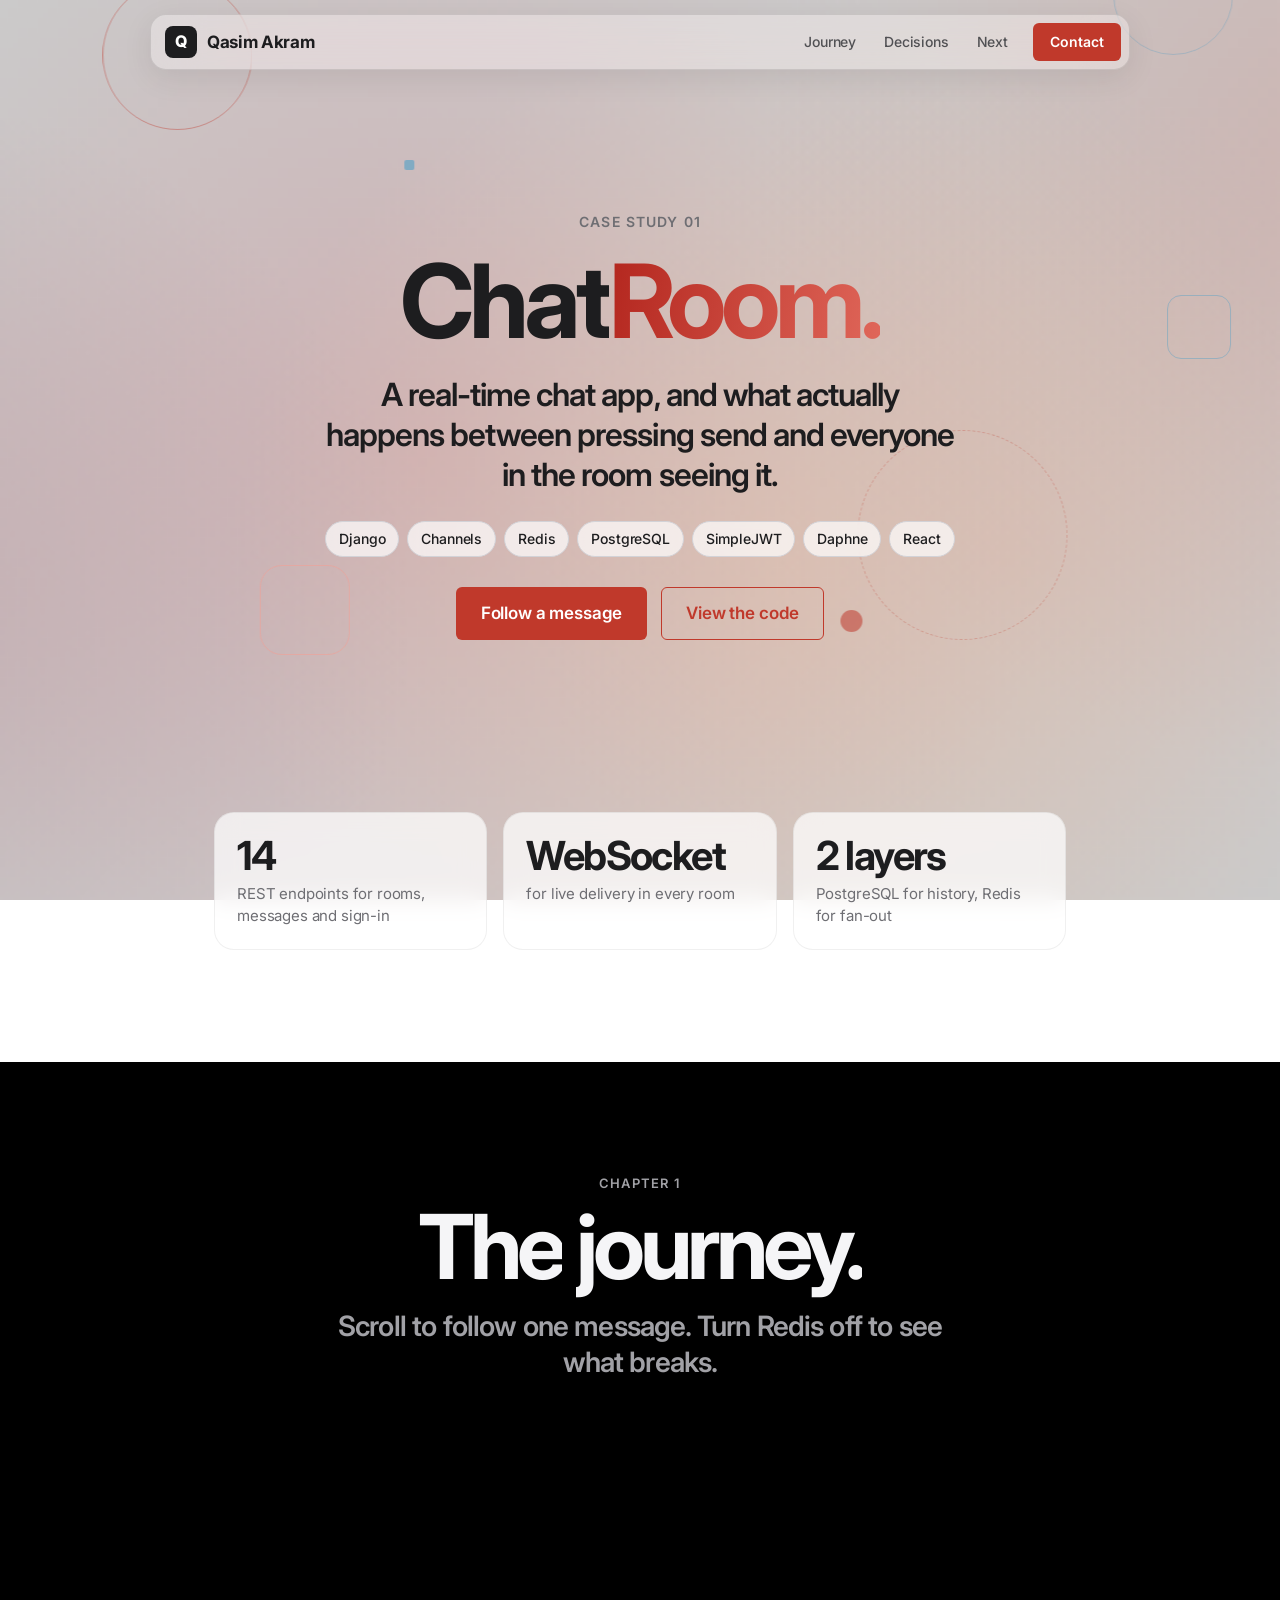
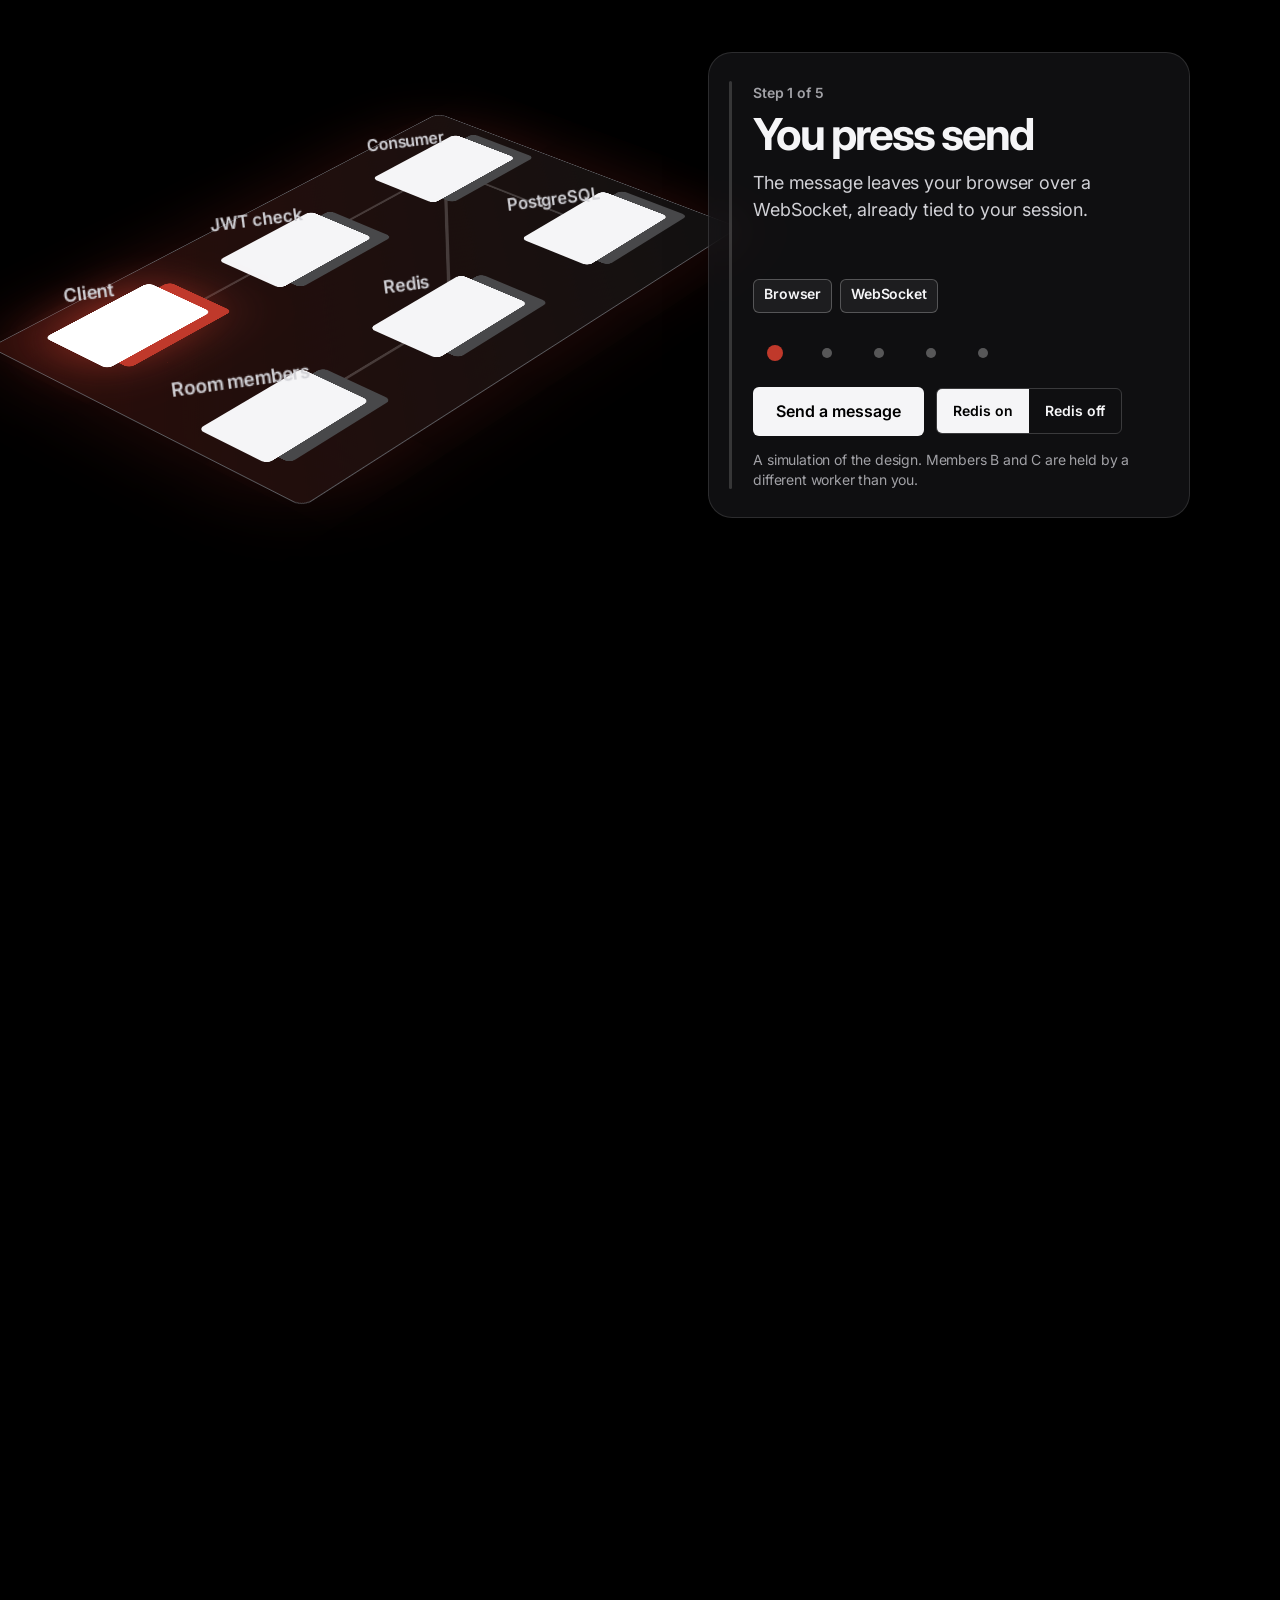
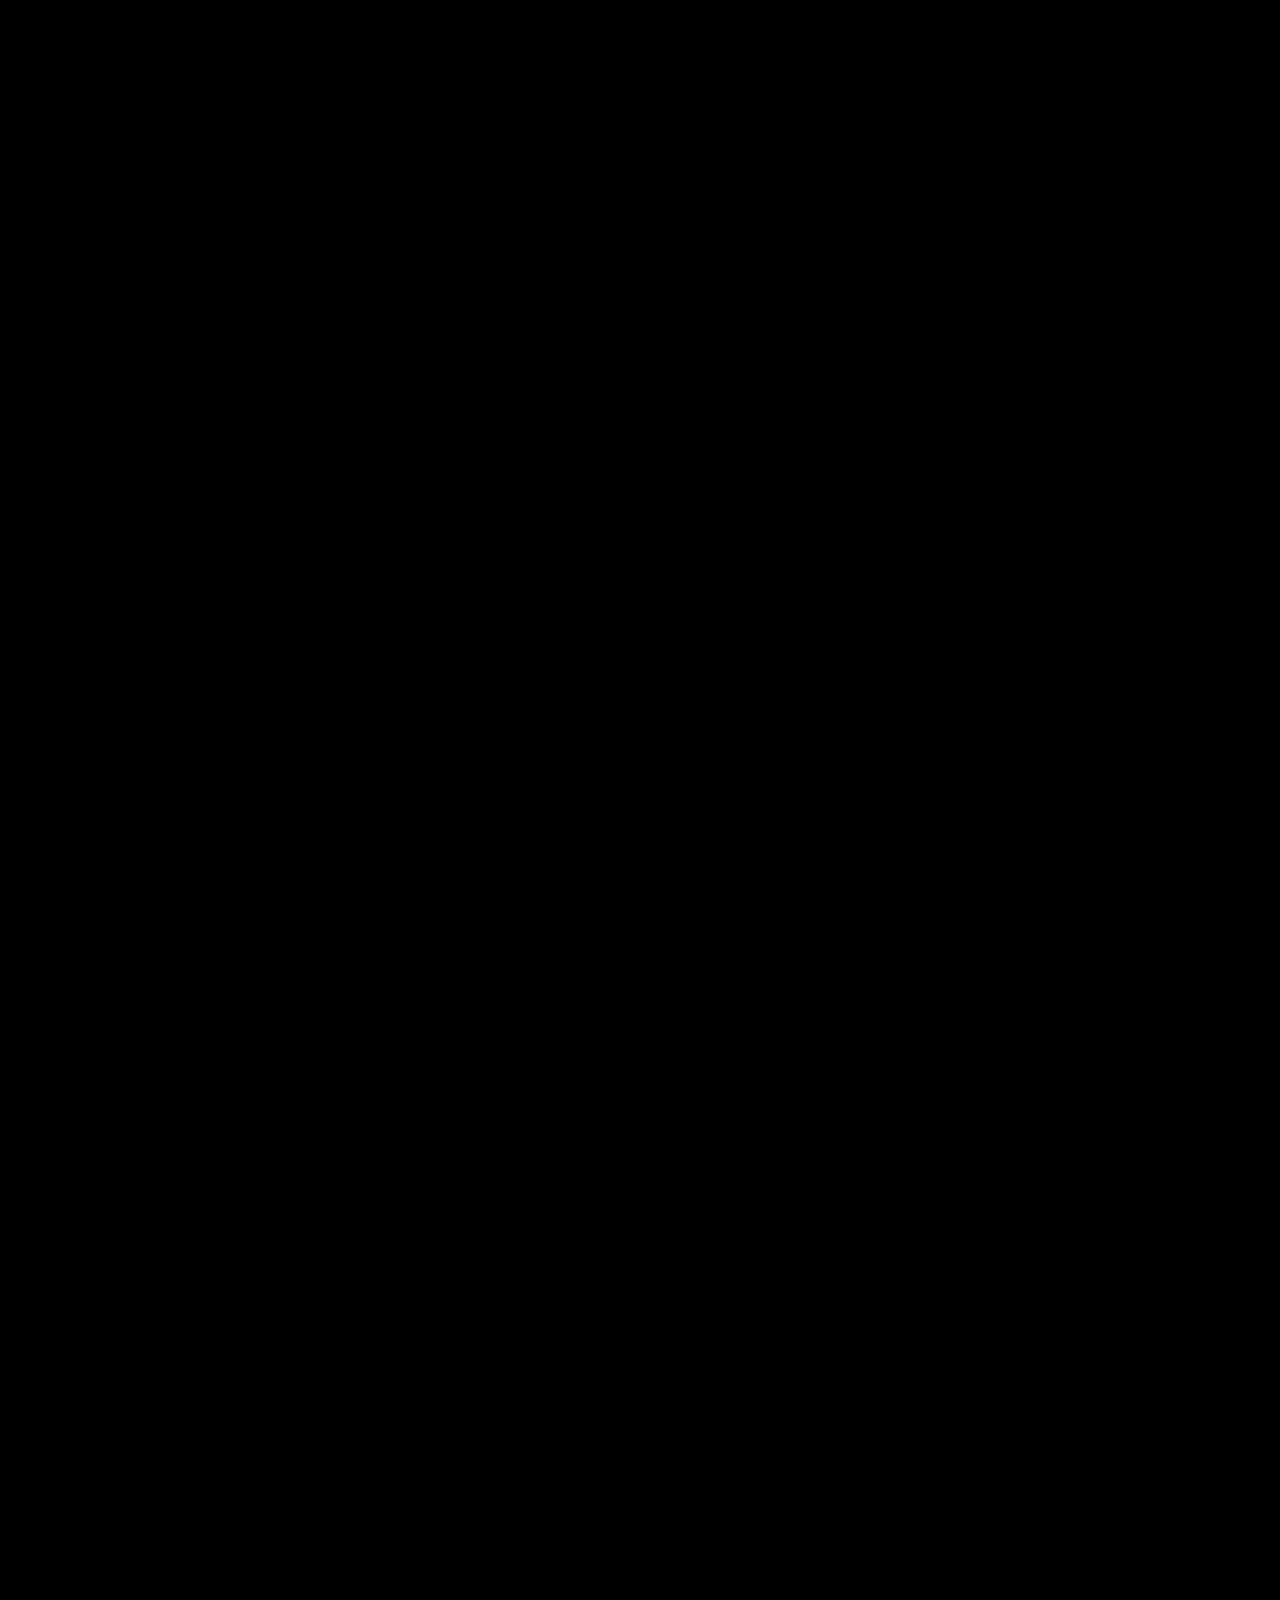
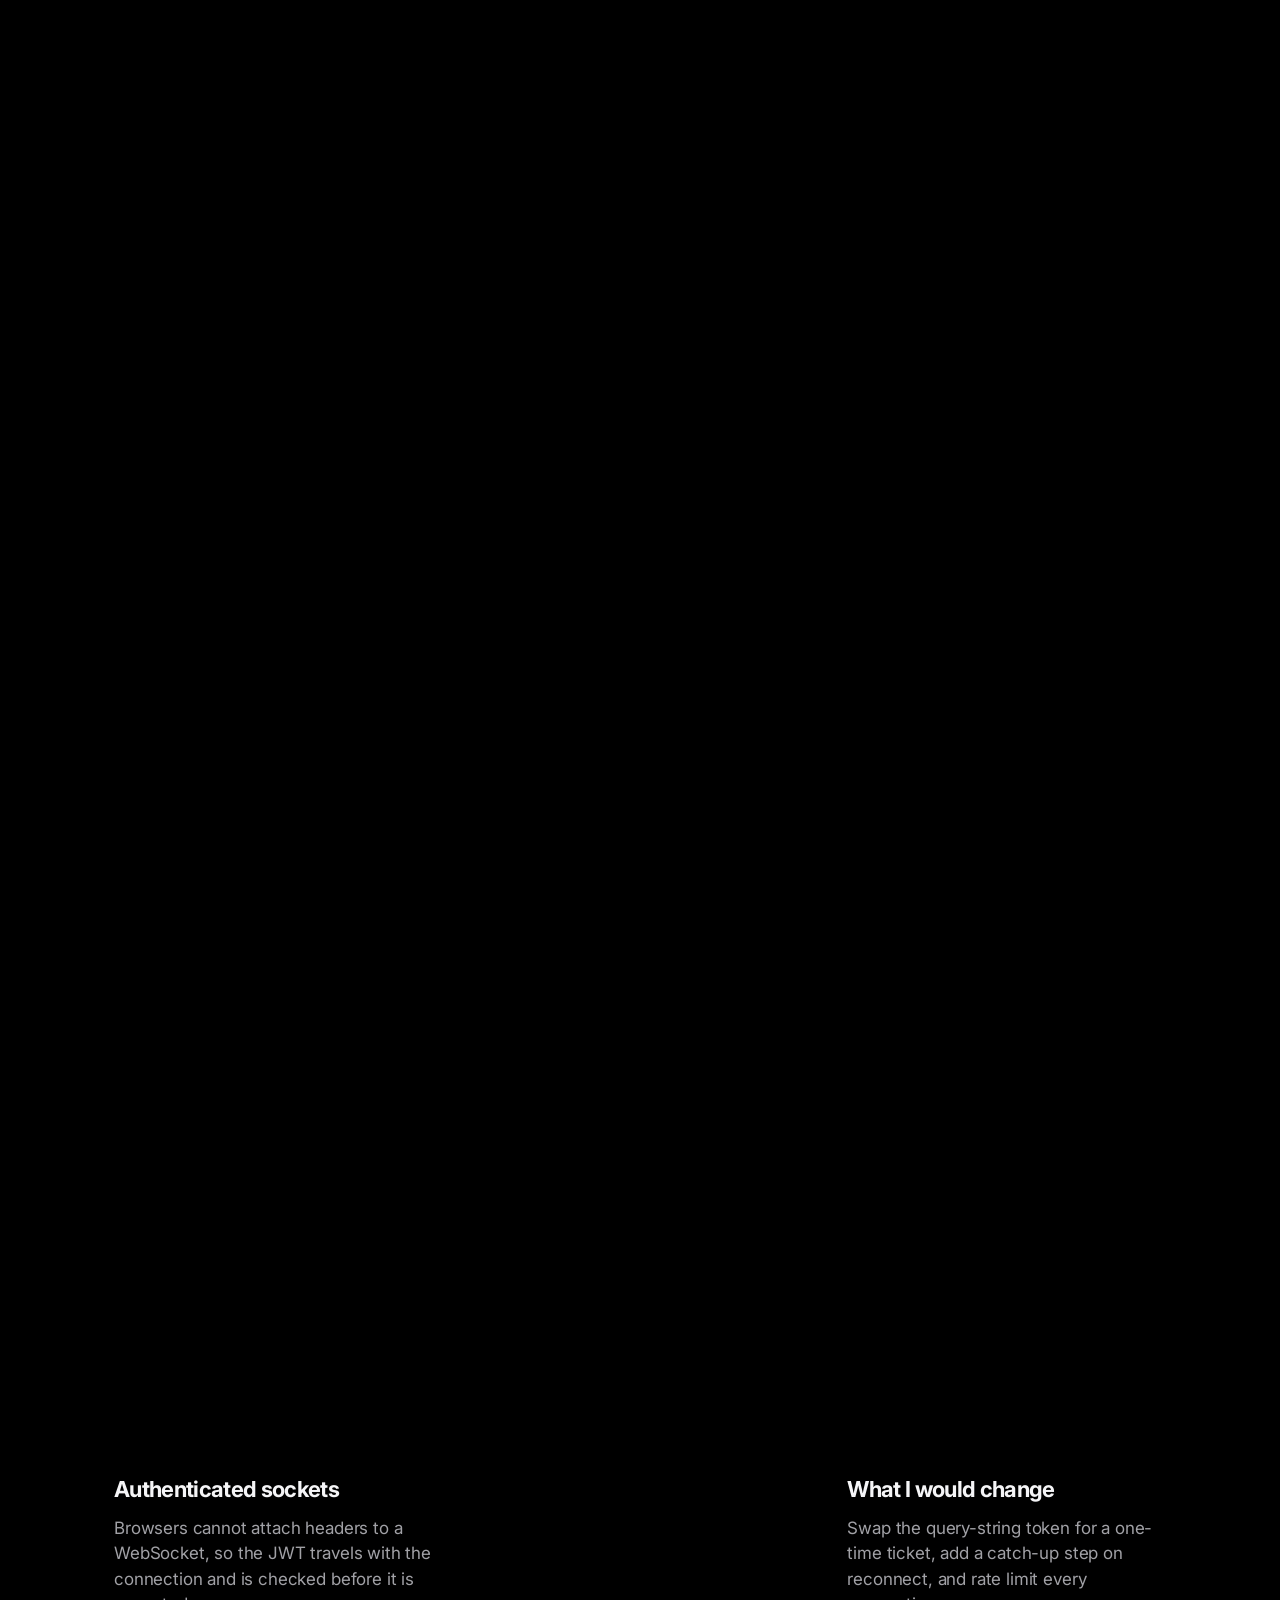
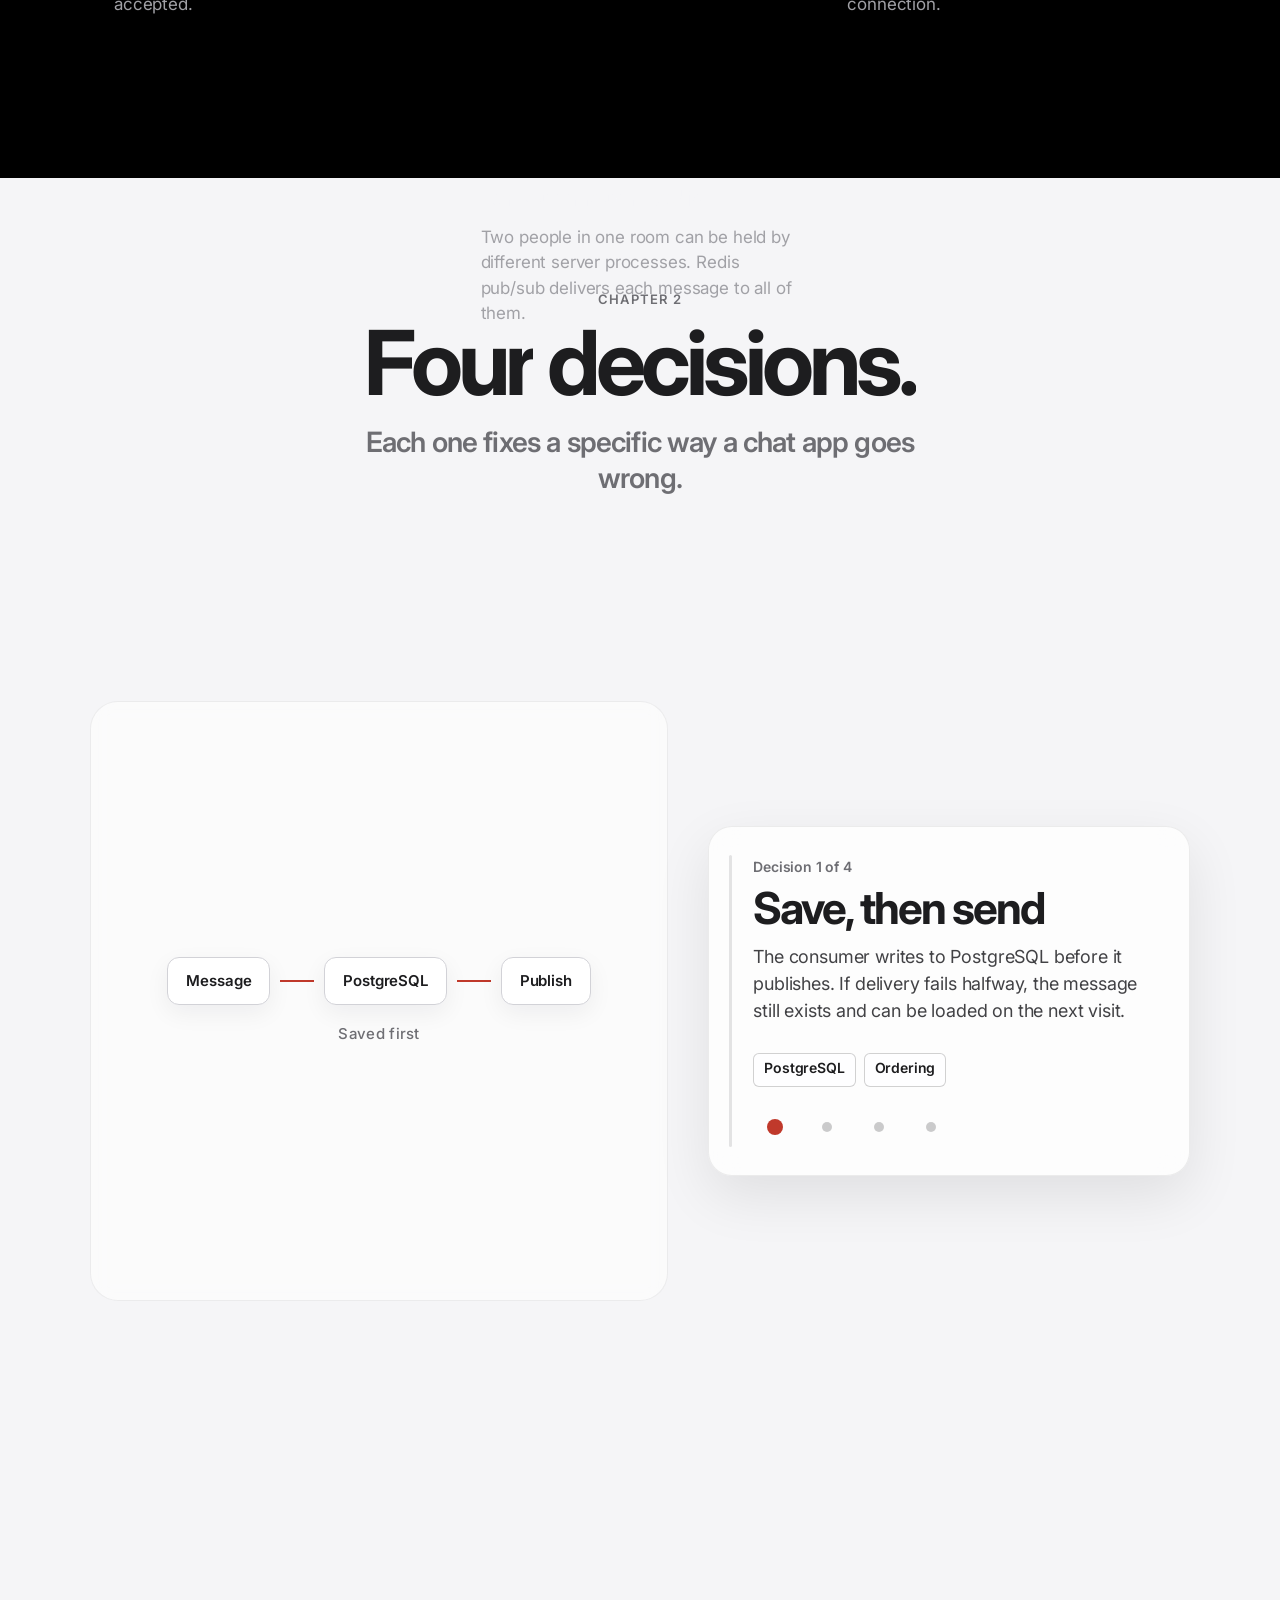
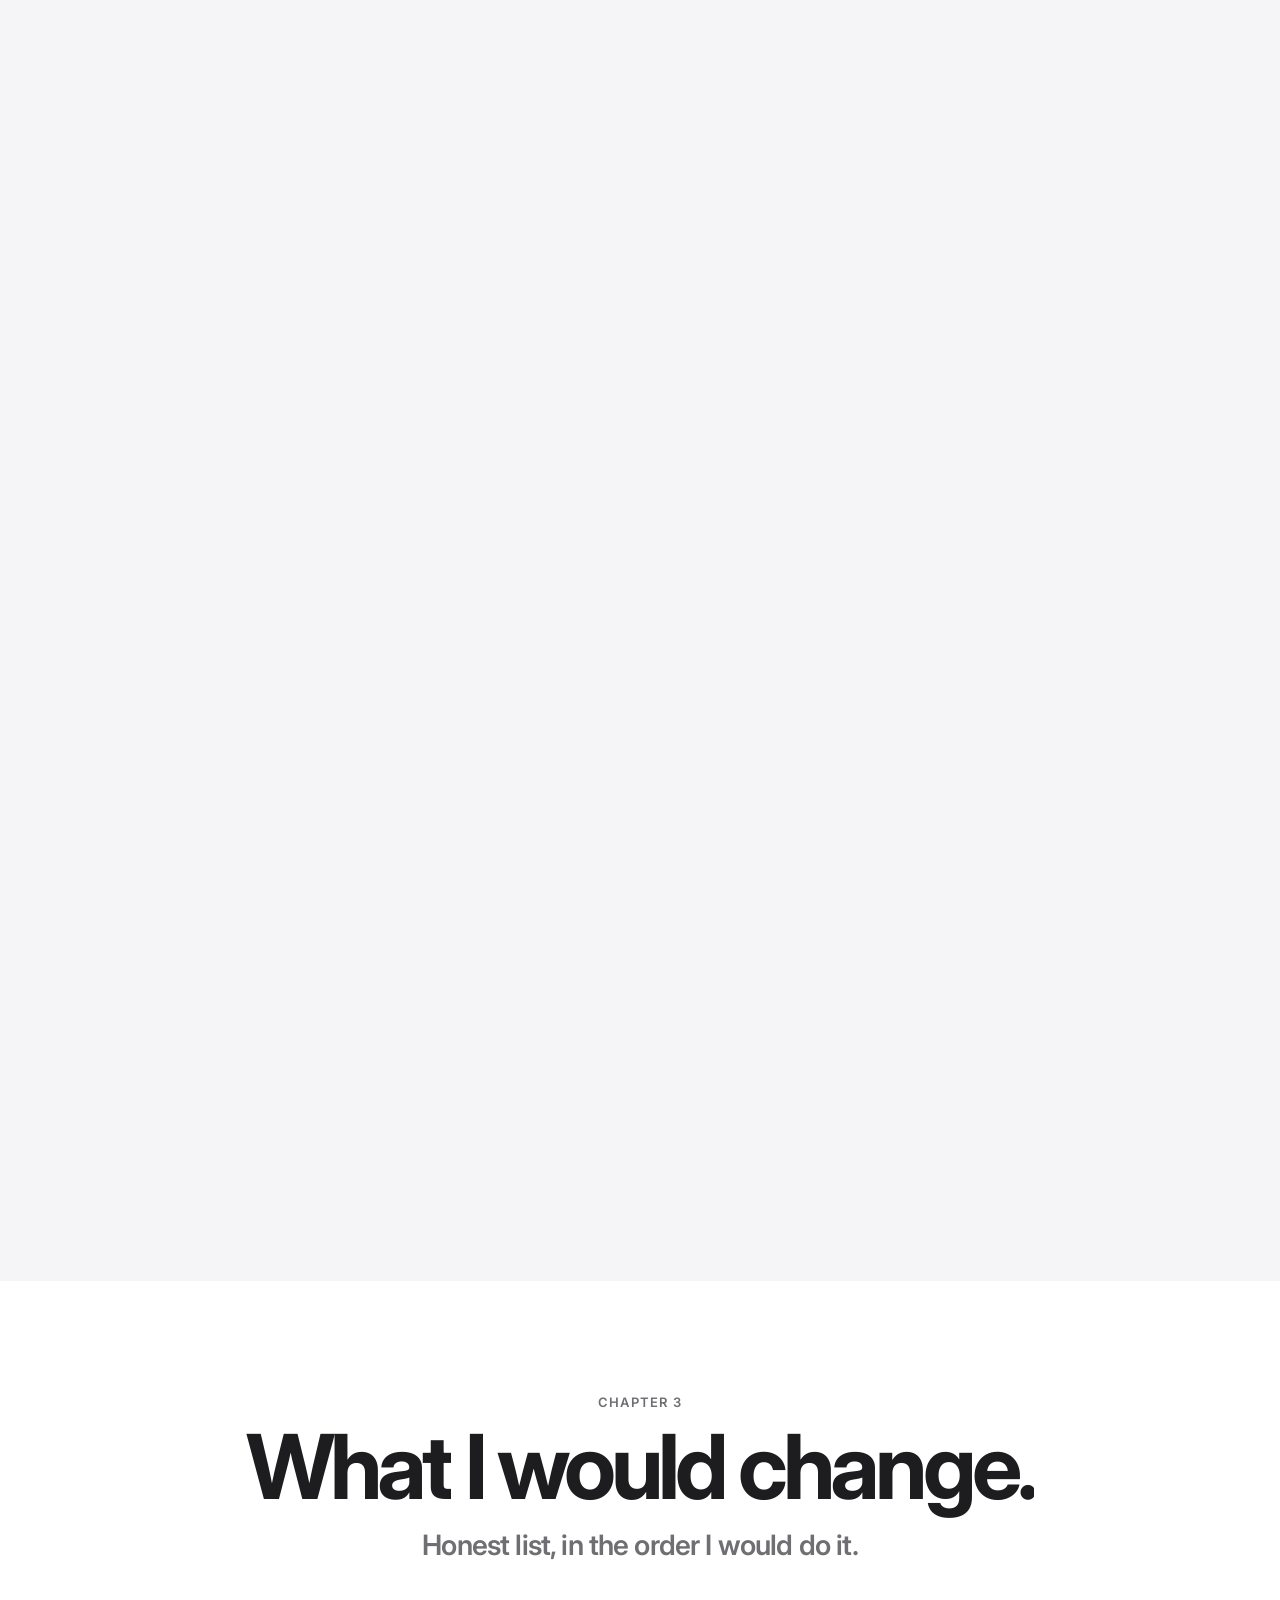
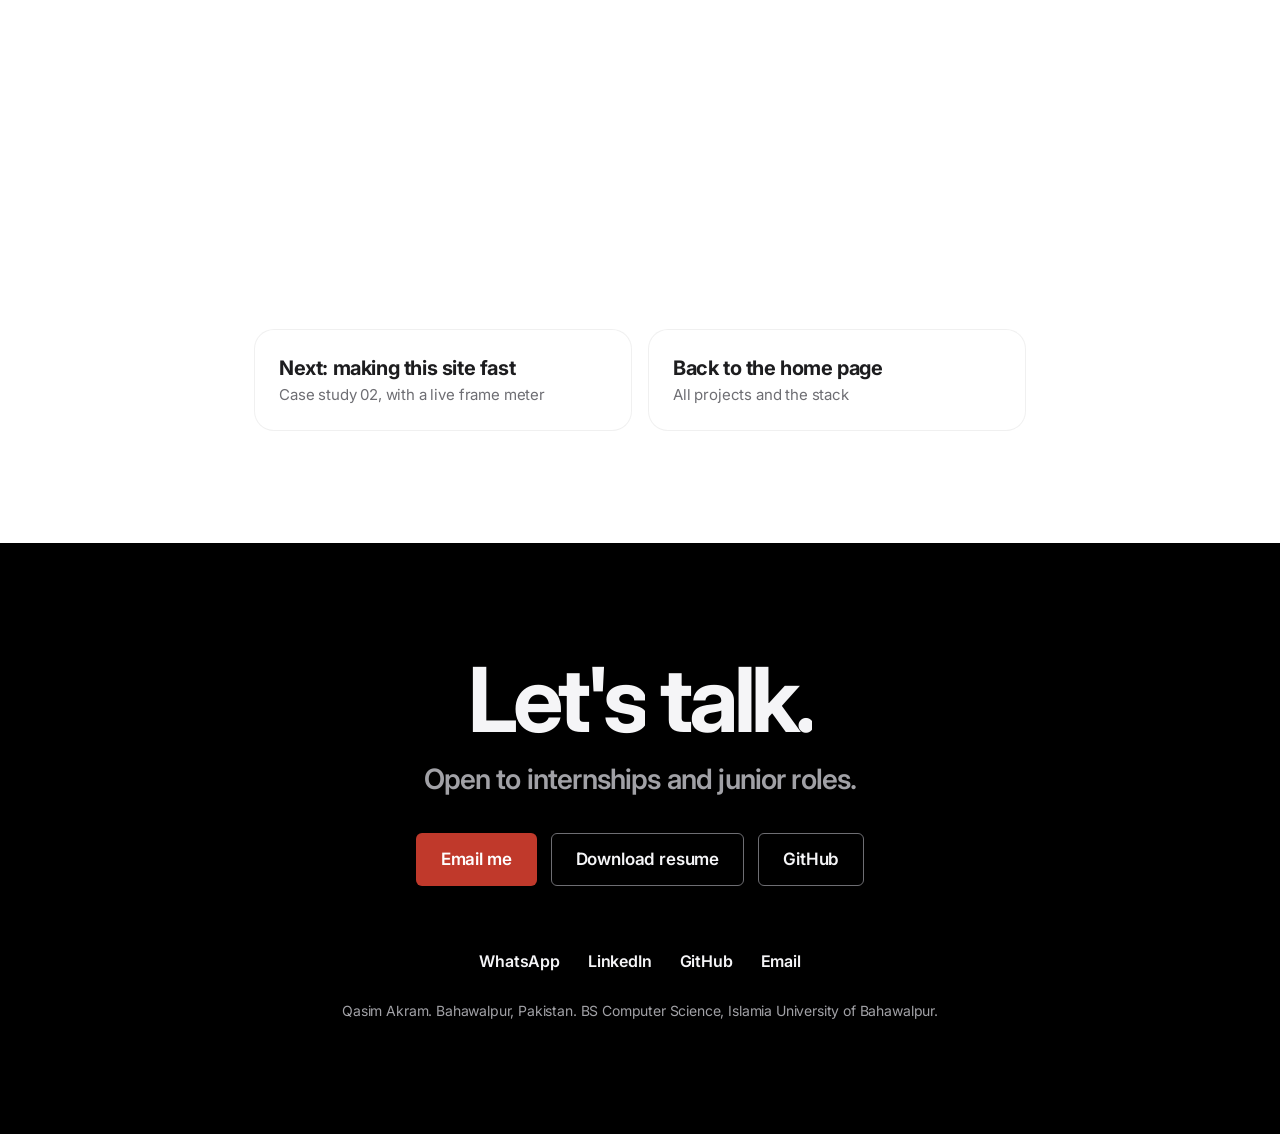
==== commit 68914866: "updated with cursor" ====
--- a/case-chatroom.html
+++ b/case-chatroom.html
@@ -4,9 +4,16 @@
 <meta charset="UTF-8">
 <meta name="viewport" content="width=device-width, initial-scale=1.0, viewport-fit=cover">
 <meta name="theme-color" content="#ffffff">
-<meta name="robots" content="noindex">
+<meta name="robots" content="index, follow">
 <title>ChatRoom case study | Qasim Akram</title>
 <meta name="description" content="Qasim Akram, full stack developer and AI engineer. How a message travels through ChatRoom, a real-time Django and React chat app.">
+<meta name="author" content="Muhammad Qasim Akram">
+<meta property="og:type" content="article">
+<meta property="og:title" content="ChatRoom case study | Qasim Akram">
+<meta property="og:description" content="Follow a real-time chat message through authenticated WebSockets, Django Channels, Redis and PostgreSQL.">
+<meta name="twitter:card" content="summary">
+<meta name="twitter:title" content="ChatRoom case study | Qasim Akram">
+<meta name="twitter:description" content="An interactive walkthrough of ChatRoom's architecture and design decisions.">
 <link rel="icon" type="image/svg+xml" href="img/favicon.svg">
 <link rel="preconnect" href="https://fonts.googleapis.com">
 <link rel="preconnect" href="https://fonts.gstatic.com" crossorigin>
@@ -36,7 +43,7 @@
         <a role="menuitem" href="mailto:qasimakram46@hotmail.com"><b>Email</b><span>qasimakram46@hotmail.com</span></a>
         <a role="menuitem" href="https://www.linkedin.com/in/qasimakram/" target="_blank" rel="noopener"><b>LinkedIn</b><span>/in/qasimakram</span></a>
         <a role="menuitem" href="https://github.com/Muhammad-Qasim-Akram" target="_blank" rel="noopener"><b>GitHub</b><span>Muhammad-Qasim-Akram</span></a>
-        <a role="menuitem" href="Muhammad_Qasim_Akram_Resume.pdf"><b>Resume</b><span>PDF</span></a>
+        <a role="menuitem" href="img/Muhammad_Qasim_Akram_Resume.pdf"><b>Resume</b><span>PDF</span></a>
       </div>
     </div>
     <button class="burger" id="burger" aria-expanded="false" aria-controls="sheet" aria-label="Open menu"><span></span><span></span></button>
@@ -130,7 +137,7 @@
     <li data-r="up"><div><b>Catch-up on reconnect</b><span>Ask the server for everything after the last message the client saw.</span></div></li>
     <li data-r="up"><div><b>Rate limit every connection</b><span>One noisy client should not be able to slow a room down.</span></div></li>
   </ol>
-  <div class="xlinks"><a href="case-portfolio.html"><b>Next: making this site fast</b><span>Case study 02, with a live frame meter</span></a><a href="index.html"><b>Back to the home page</b><span>All projects and the stack</span></a></div>
+  <div class="xlinks"><a href="case-portfolio.html"><b>Next: making this site fast</b><span>Case study 02, with a live frame meter</span></a><a href="index.html#highlights"><b>Back to the home page</b><span>All projects and the stack</span></a></div>
 </section>
 
 <!-- CONTACT -->
@@ -140,7 +147,7 @@
     <p class="sub">Open to internships and junior roles.</p>
     <div class="row c">
       <a class="btn red" href="mailto:qasimakram46@hotmail.com">Email me</a>
-      <a class="btn line" href="Muhammad_Qasim_Akram_Resume.pdf">Download resume</a>
+      <a class="btn line" href="img/Muhammad_Qasim_Akram_Resume.pdf">Download resume</a>
       <a class="btn line" href="https://github.com/Muhammad-Qasim-Akram" target="_blank" rel="noopener">GitHub</a>
     </div>
     <ul class="social" aria-label="Find me elsewhere">
--- a/d.css
+++ b/d.css
@@ -74,20 +74,24 @@
 .blk.a{left:34px;background:var(--red);border-color:var(--red)}
 .blk:nth-of-type(6){left:290px}
 .layer-list{list-style:none;text-align:left;display:flex;flex-direction:column;gap:6px}
-.layer-list button{display:block;width:100%;text-align:left;padding:14px 16px;border-radius:12px;border:1.5px solid transparent;transition:background .2s,border-color .2s}
-.layer-list button:hover{background:var(--fog)}
+.layer-list button{display:block;width:100%;text-align:left;padding:14px 16px;border-radius:12px;border:1.5px solid transparent;transition:background .3s,border-color .3s,color .3s,transform .35s cubic-bezier(.22,1,.36,1)}
+.layer-list button:hover,.layer-list button:focus-visible{background:var(--fog);border-color:rgba(192,57,43,.22);color:var(--red);transform:translateX(4px)}
 .layer-list button.on{border-color:var(--red);background:#fff}
 .layer-list b{display:block;font-size:20px;letter-spacing:-.02em}
-.layer-list span{display:block;font-size:15px;color:var(--slate);line-height:1.4;margin-top:2px}
+.layer-list span{display:block;font-size:15px;color:var(--slate);line-height:1.4;margin-top:2px;transition:color .3s}
+.layer-list button:hover span,.layer-list button:focus-visible span{color:var(--ink)}
 .hint{grid-column:1/-1;font-size:14px;color:var(--slate);padding:8px 0 56px}
 
 /* highlights */
 .cards{display:grid;grid-template-columns:repeat(auto-fit,minmax(240px,1fr));gap:20px}
-.card{background:#fff;border-radius:24px;padding:32px 28px 28px;min-height:300px;display:flex;flex-direction:column;justify-content:space-between;gap:24px;transition:transform .35s cubic-bezier(.22,1,.36,1),box-shadow .35s}
-.card:hover{transform:translateY(-4px);box-shadow:0 20px 40px rgba(0,0,0,.1)}
-.card h3{font-size:28px;line-height:1.12;letter-spacing:-.04em}
-.card p{font-size:16px;line-height:1.45;color:var(--slate)}
-.more{display:inline-block;margin-top:14px;font-weight:600;font-size:15px;color:var(--red)}
+.card{background:#fff;border-radius:24px;padding:32px 28px 28px;min-height:300px;display:flex;flex-direction:column;justify-content:space-between;gap:24px;transition:transform .4s cubic-bezier(.22,1,.36,1),box-shadow .4s,border-color .3s}
+.card:hover,.card:focus-visible{transform:translateY(-6px);box-shadow:0 22px 44px rgba(0,0,0,.12),inset 0 0 0 1px rgba(192,57,43,.3)}
+.card h3{font-size:28px;line-height:1.12;letter-spacing:-.04em;transition:color .3s}
+.card p{font-size:16px;line-height:1.45;color:var(--slate);transition:color .3s}
+.more{display:inline-block;margin-top:14px;font-weight:600;font-size:15px;color:var(--red);transition:color .3s,transform .35s cubic-bezier(.22,1,.36,1)}
+.card:hover h3,.card:focus-visible h3{color:var(--red)}
+.card:hover p,.card:focus-visible p{color:var(--ink)}
+.card:hover .more,.card:focus-visible .more{color:#8F2B20;transform:translateX(4px)}
 
 /* chatroom demo */
 .cr-stage{position:relative;height:520px;max-width:900px;margin:30px auto 10px;perspective:2200px;touch-action:pan-y;cursor:grab;user-select:none;-webkit-user-select:none}
@@ -137,14 +141,23 @@
 .tbl th,.tbl td{padding:20px 16px 20px 0;vertical-align:top;border-bottom:1px solid var(--line);font-size:16px;line-height:1.45;font-weight:400}
 .tbl thead th{font-size:24px;font-weight:700;letter-spacing:-.035em;line-height:1.1;padding-top:26px}
 .tbl tbody th{font-size:14px;font-weight:600;color:var(--slate);width:140px}
-.tbl a{color:var(--red);font-weight:600}
-.tbl a:hover{text-decoration:underline}
+.tbl tbody tr>*{transition:background-color .35s,color .3s,border-color .3s,box-shadow .3s}
+.tbl tbody tr:hover>*,.tbl tbody tr:focus-within>*{background-color:rgba(192,57,43,.055);color:var(--ink);border-bottom-color:rgba(192,57,43,.3)}
+.tbl tbody tr:hover>:first-child,.tbl tbody tr:focus-within>:first-child{color:var(--red);box-shadow:inset 3px 0 0 var(--red)}
+.tbl a{color:var(--red);font-weight:600;transition:color .25s}
+.tbl a:hover,.tbl tbody tr:focus-within a{color:#8F2B20;text-decoration:underline}
 
 /* specs */
-.specs>div{display:grid;grid-template-columns:minmax(130px,260px) minmax(0,1fr);gap:8px 32px;padding:22px 0;border-bottom:1px solid var(--line)}
+.specs>div{position:relative;display:grid;grid-template-columns:minmax(130px,260px) minmax(0,1fr);gap:8px 32px;padding:22px 0;border-bottom:1px solid var(--line);transition:background-color .35s,border-color .35s,transform .4s cubic-bezier(.22,1,.36,1)}
 .specs>div:first-child{border-top:1px solid var(--line)}
+.specs>div::before{content:"";position:absolute;inset:0;z-index:0;pointer-events:none;opacity:0;background:radial-gradient(320px circle at 0% 50%,rgba(192,57,43,.13),rgba(242,161,151,.045) 58%,transparent 100%);transition:opacity .4s}
+.specs>div:hover{background-color:rgba(192,57,43,.025);border-bottom-color:rgba(192,57,43,.3);transform:translateX(4px)}
+.specs>div:hover::before{opacity:1}
+.specs dt,.specs dd{position:relative;z-index:1;transition:color .3s}
 .specs dt{font-size:15px;font-weight:600;color:var(--slate)}
 .specs dd{font-size:19px;line-height:1.5}
+.specs>div:hover dt{color:var(--red)}
+.specs>div:hover dd{color:var(--ink)}
 
 /* responsive */
 @media (max-width:900px){
@@ -187,19 +200,29 @@
 .marq-set span{font-size:17px;font-weight:600;color:var(--slate);white-space:nowrap}
 @keyframes marq{to{transform:translateX(-50%)}}
 .card{position:relative;overflow:hidden}
-.card::before{content:"";position:absolute;inset:0;background:radial-gradient(260px circle at var(--mx,50%) var(--my,0%),rgba(192,57,43,.10),transparent 70%);opacity:0;transition:opacity .3s;pointer-events:none}
-.card:hover::before{opacity:1}
+.card::before{content:"";position:absolute;inset:0;background:radial-gradient(260px circle at var(--mx,50%) var(--my,0%),rgba(192,57,43,.14),transparent 70%);opacity:0;transition:opacity .4s;pointer-events:none}
+.card:hover::before,.card:focus-visible::before{opacity:1}
 .card>*{position:relative}
 @media (prefers-reduced-motion:reduce){.marq-track{animation:none;flex-wrap:wrap;width:auto}.marq-set[aria-hidden]{display:none}.marq-set{flex-wrap:wrap;padding:0 24px}}
 
 /* ===== navbar: floating pill ===== */
 .nav{position:fixed;left:0;right:0;top:0;z-index:40;display:flex;justify-content:center;padding:14px 16px 0;pointer-events:none}
-.pill{pointer-events:auto;display:flex;align-items:center;gap:6px;width:min(980px,100%);height:56px;padding:0 8px 0 10px;border-radius:16px;background:rgba(255,255,255,.72);backdrop-filter:saturate(180%) blur(18px);-webkit-backdrop-filter:saturate(180%) blur(18px);border:1px solid rgba(0,0,0,.08);box-shadow:0 8px 30px rgba(0,0,0,.08);transition:width .5s cubic-bezier(.22,1,.36,1),box-shadow .3s,background .3s}
-.nav.scrolled .pill{width:min(760px,100%);box-shadow:0 14px 40px rgba(0,0,0,.14);background:rgba(255,255,255,.86)}
+.pill{pointer-events:auto;display:flex;align-items:center;gap:6px;width:min(980px,100%);height:56px;padding:0 8px 0 10px;border-radius:16px;background:rgba(255,255,255,.34);backdrop-filter:saturate(180%) blur(24px);-webkit-backdrop-filter:saturate(180%) blur(24px);border:1px solid rgba(0,0,0,.1);box-shadow:0 8px 30px rgba(0,0,0,.08);transition:width .5s cubic-bezier(.22,1,.36,1),box-shadow .3s,background .3s,border-color .3s}
+.nav.scrolled .pill{width:min(760px,100%);box-shadow:0 14px 40px rgba(0,0,0,.14);background:rgba(255,255,255,.44)}
+.nav.on-dark .pill{background:rgba(18,18,20,.38);border-color:rgba(255,255,255,.16);box-shadow:0 12px 36px rgba(0,0,0,.22)}
+.nav.on-dark.scrolled .pill{background:rgba(18,18,20,.5)}
+.nav.on-dark .brand,.nav.on-dark .menu a{color:var(--dark-text)}
+.nav.on-dark .mark{background:var(--dark-text);color:var(--ink)}
+.nav.on-dark .menu a:hover,.nav.on-dark .menu a.on{color:#fff}
+.nav.on-dark .ind{background:rgba(255,255,255,.14)}
+.nav.on-dark .burger span{background:var(--dark-text)}
+.nav.on-dark .sheet{background:rgba(12,12,14,.96);color:var(--dark-text)}
+.nav.on-dark .sheet nav a{border-color:rgba(255,255,255,.16)}
+.nav.on-dark .sheet-links a{border-color:rgba(255,255,255,.5)}
 .brand{display:flex;align-items:center;gap:10px;font-weight:700;font-size:17px;letter-spacing:-.02em;padding:6px 10px 6px 4px;margin-right:auto;white-space:nowrap}
 .mark{display:grid;place-items:center;width:32px;height:32px;border-radius:8px;background:var(--ink);color:#fff;font-style:normal;font-weight:800;font-size:16px}
 .menu{position:relative;display:flex;align-items:center;gap:2px}
-.menu a{position:relative;z-index:1;padding:9px 13px;font-size:14px;font-weight:500;color:#515154;border-radius:8px;transition:color .2s}
+.menu a{position:relative;z-index:1;padding:9px 13px;font-size:14px;font-weight:500;color:#515154;border-radius:8px;transition:color .2s,background-color .2s}
 .menu a:hover,.menu a.on{color:var(--ink)}
 .ind{position:absolute;z-index:0;left:0;top:50%;height:34px;margin-top:-17px;width:0;border-radius:8px;background:rgba(0,0,0,.07);opacity:0;transition:transform .45s cubic-bezier(.22,1,.36,1),width .45s cubic-bezier(.22,1,.36,1),opacity .25s}
 .reach{position:relative;margin-left:6px}
@@ -210,7 +233,9 @@
 .pop b{font-size:15px}
 .pop span{font-size:13px;color:var(--slate)}
 @keyframes popin{from{opacity:0;transform:translateY(-6px) scale(.97)}}
-.burger{display:none;width:44px;height:44px;flex-direction:column;justify-content:center;align-items:flex-end;gap:6px;padding-right:11px}
+.burger{display:none;width:44px;height:44px;flex-direction:column;justify-content:center;align-items:flex-end;gap:6px;padding-right:11px;border-radius:10px;transition:background-color .2s}
+.burger:hover,.burger:focus-visible{background:rgba(192,57,43,.1)}
+.nav.on-dark .burger:hover,.nav.on-dark .burger:focus-visible{background:rgba(242,161,151,.14)}
 .burger span{display:block;width:22px;height:2.5px;background:var(--ink);border-radius:2px;transition:transform .3s,width .3s}
 .burger span+span{width:14px}
 .burger[aria-expanded=true] span:first-child{transform:translateY(4.25px) rotate(45deg)}
@@ -218,16 +243,36 @@
 .sheet{pointer-events:auto;position:fixed;inset:0;z-index:-1;background:rgba(255,255,255,.98);padding:96px 28px 32px;display:flex;flex-direction:column;justify-content:space-between;overflow-y:auto}
 .sheet[hidden]{display:none}
 .sheet nav{display:flex;flex-direction:column}
-.sheet nav a{font-size:clamp(34px,10vw,52px);font-weight:700;letter-spacing:-.045em;padding:10px 0;border-bottom:1px solid var(--line);animation:sl .5s cubic-bezier(.22,1,.36,1) backwards}
+.sheet nav a{font-size:clamp(34px,10vw,52px);font-weight:700;letter-spacing:-.045em;padding:10px 0;border-bottom:1px solid var(--line);animation:sl .5s cubic-bezier(.22,1,.36,1) backwards;transition:color .2s,padding-left .25s,border-color .2s,background-color .2s}
+.sheet nav a:hover,.sheet nav a:focus-visible{padding-left:12px;border-color:rgba(192,57,43,.4);background:rgba(192,57,43,.045);color:var(--red)}
 .sheet nav a:nth-child(2){animation-delay:.04s}.sheet nav a:nth-child(3){animation-delay:.08s}.sheet nav a:nth-child(4){animation-delay:.12s}.sheet nav a:nth-child(5){animation-delay:.16s}.sheet nav a:nth-child(6){animation-delay:.2s}
 @keyframes sl{from{opacity:0;transform:translateY(24px)}}
 .sheet-links{display:flex;flex-wrap:wrap;gap:10px;margin-top:28px}
-.sheet-links a{border:1.5px solid var(--ink);border-radius:var(--r);padding:12px 18px;font-weight:600;font-size:16px}
+.sheet-links a{border:1.5px solid var(--ink);border-radius:var(--r);padding:12px 18px;font-weight:600;font-size:16px;transition:transform .2s,border-color .2s,background-color .2s,color .2s}
+.sheet-links a:hover,.sheet-links a:focus-visible{transform:translateY(-2px);border-color:var(--red);background:rgba(192,57,43,.06);color:var(--red)}
+.nav.on-dark .sheet nav a:hover,.nav.on-dark .sheet nav a:focus-visible{background:rgba(242,161,151,.1);color:var(--coral)}
+.nav.on-dark .sheet-links a:hover,.nav.on-dark .sheet-links a:focus-visible{border-color:var(--coral);background:rgba(242,161,151,.1);color:var(--coral)}
 @media (max-width:860px){
   .menu,.reach{display:none}
   .burger{display:flex}
   .nav.scrolled .pill{width:100%}
 }
+@media (hover:hover){
+  .menu a:hover{background:rgba(0,0,0,.055)}
+  .nav.on-dark .menu a:hover{background:rgba(255,255,255,.12)}
+}
+
+@media (hover:hover) and (pointer:fine) and (prefers-reduced-motion:no-preference){
+  html.has-water-cursor,html.has-water-cursor *{cursor:none!important}
+  html.has-water-cursor input:not([type]),html.has-water-cursor input[type="text"],html.has-water-cursor input[type="email"],html.has-water-cursor input[type="search"],html.has-water-cursor input[type="url"],html.has-water-cursor input[type="tel"],html.has-water-cursor input[type="password"],html.has-water-cursor textarea,html.has-water-cursor [contenteditable="true"]{cursor:text!important}
+  html.has-water-cursor input[type="range"]{cursor:pointer!important}
+  .water-cursor{position:fixed;left:0;top:0;z-index:1000;width:26px;height:26px;border-radius:50%;background:#fff;mix-blend-mode:difference;pointer-events:none;opacity:1;transform:translate3d(var(--x,-100px),var(--y,-100px),0) translate(-50%,-50%) rotate(var(--angle,0rad)) scaleX(var(--sx,1)) scaleY(var(--sy,1));transition:width .24s cubic-bezier(.22,1,.36,1),height .24s cubic-bezier(.22,1,.36,1),opacity .2s}
+  .water-cursor.is-text{width:40px;height:40px}
+  .water-cursor.is-hidden{opacity:0}
+}
+
+#compare{background:rgba(255,255,255,.58)}
+#specs.sec.fog{background:rgba(245,245,247,.58)}
 
 /* ===== backgrounds ===== */
 .bg{position:absolute;inset:0;width:100%;height:100%;display:block;z-index:0;pointer-events:none}
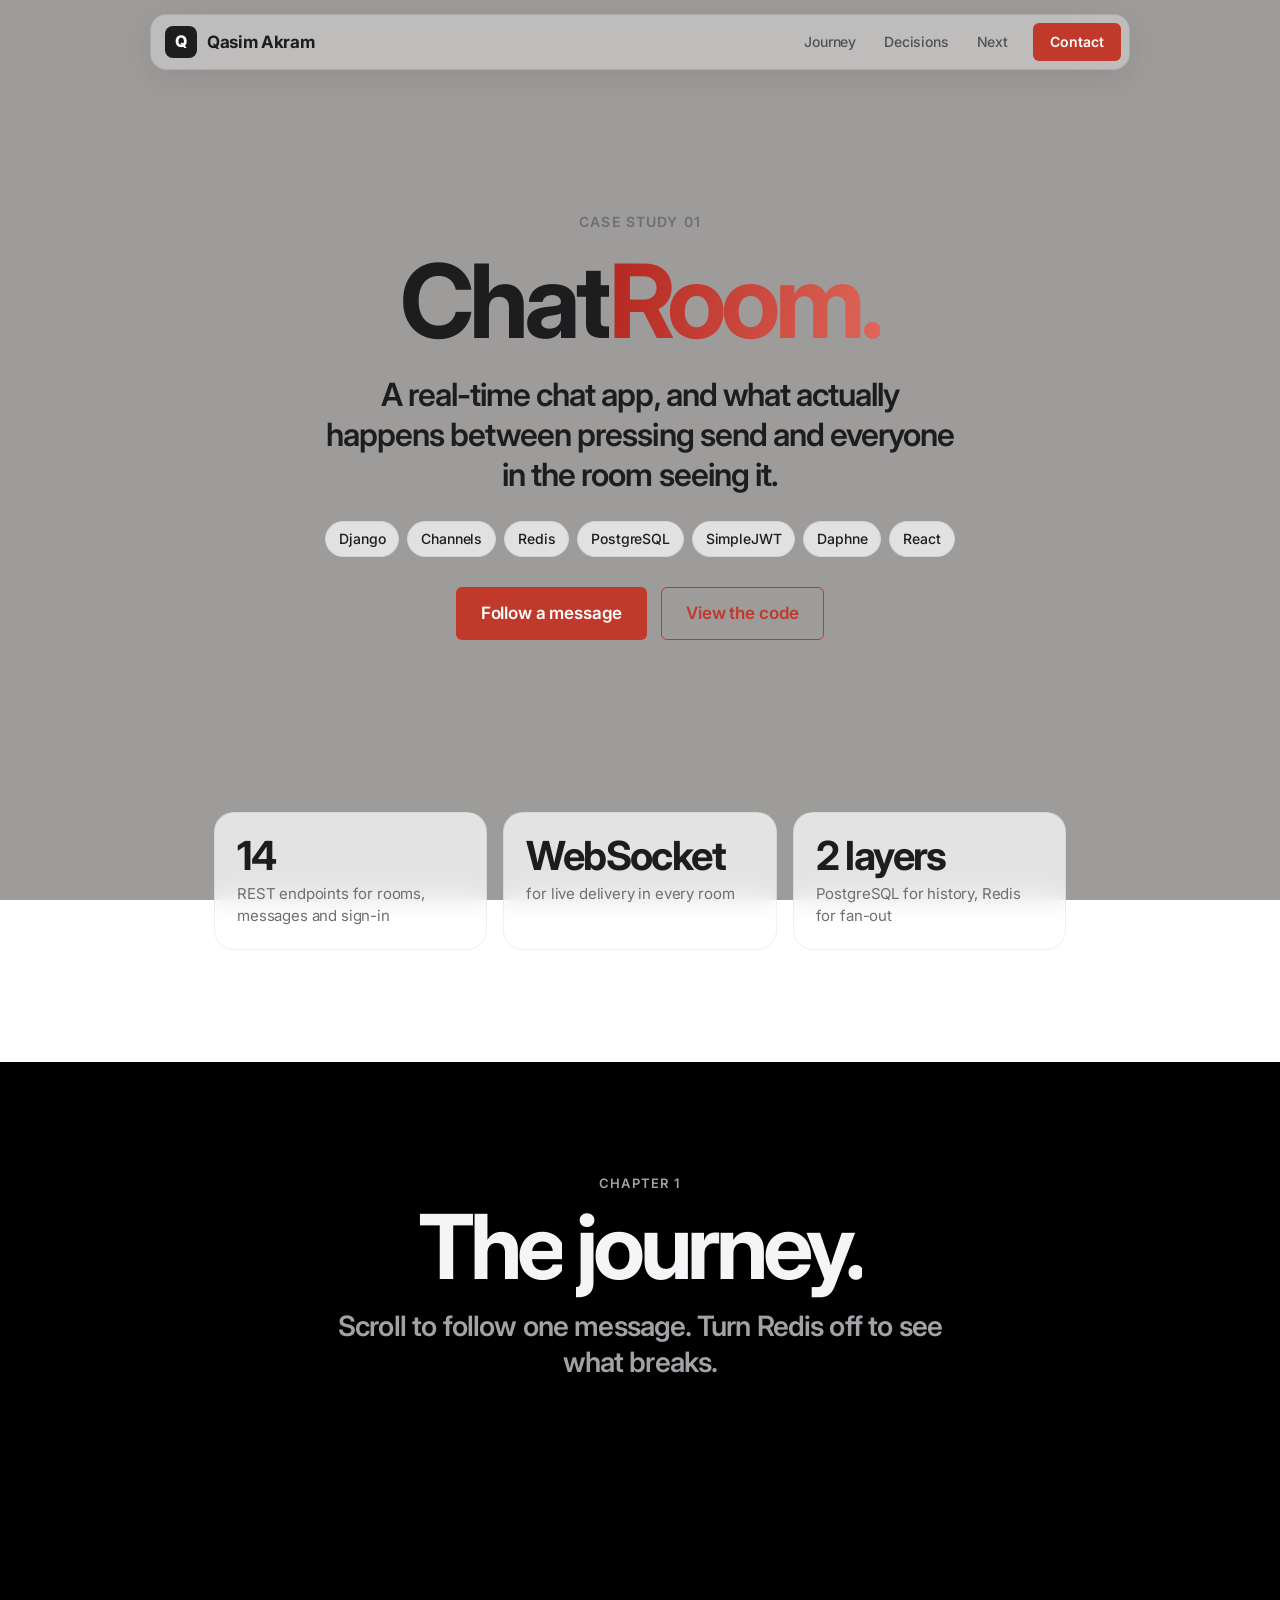
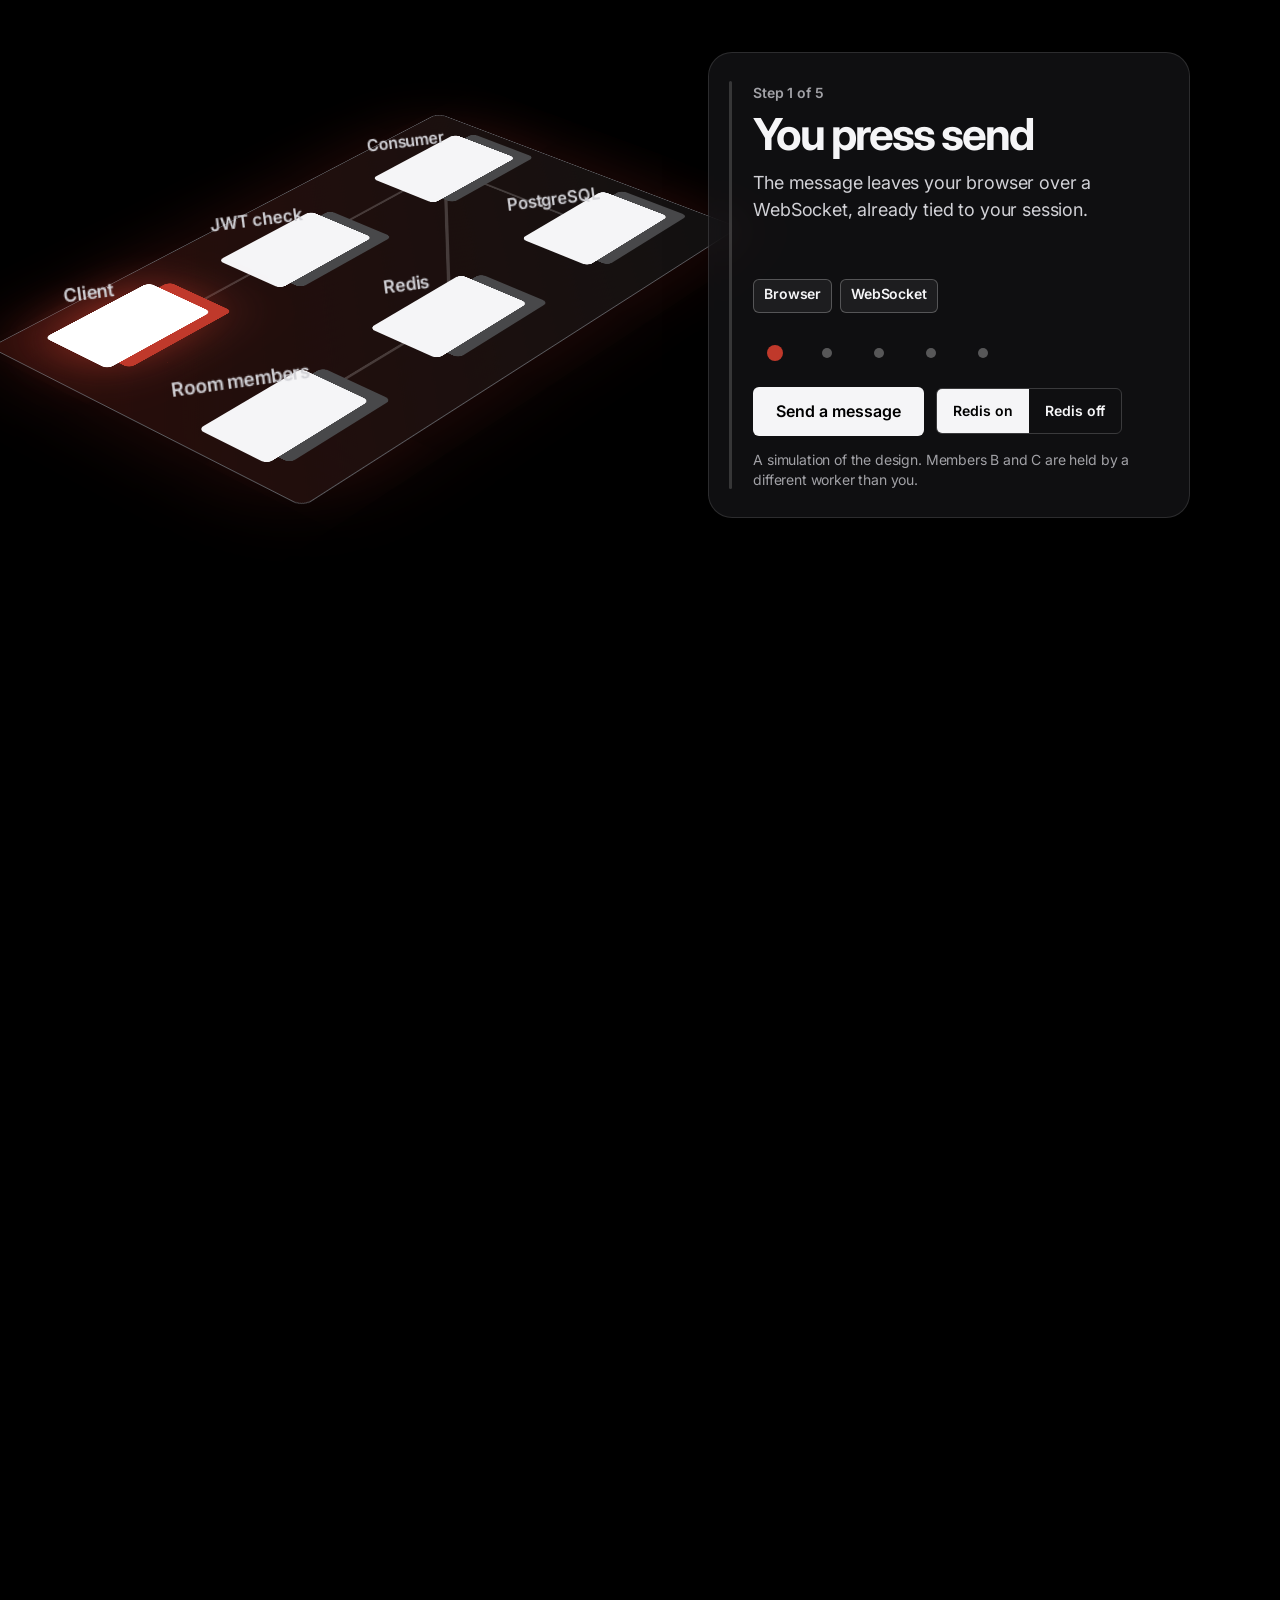
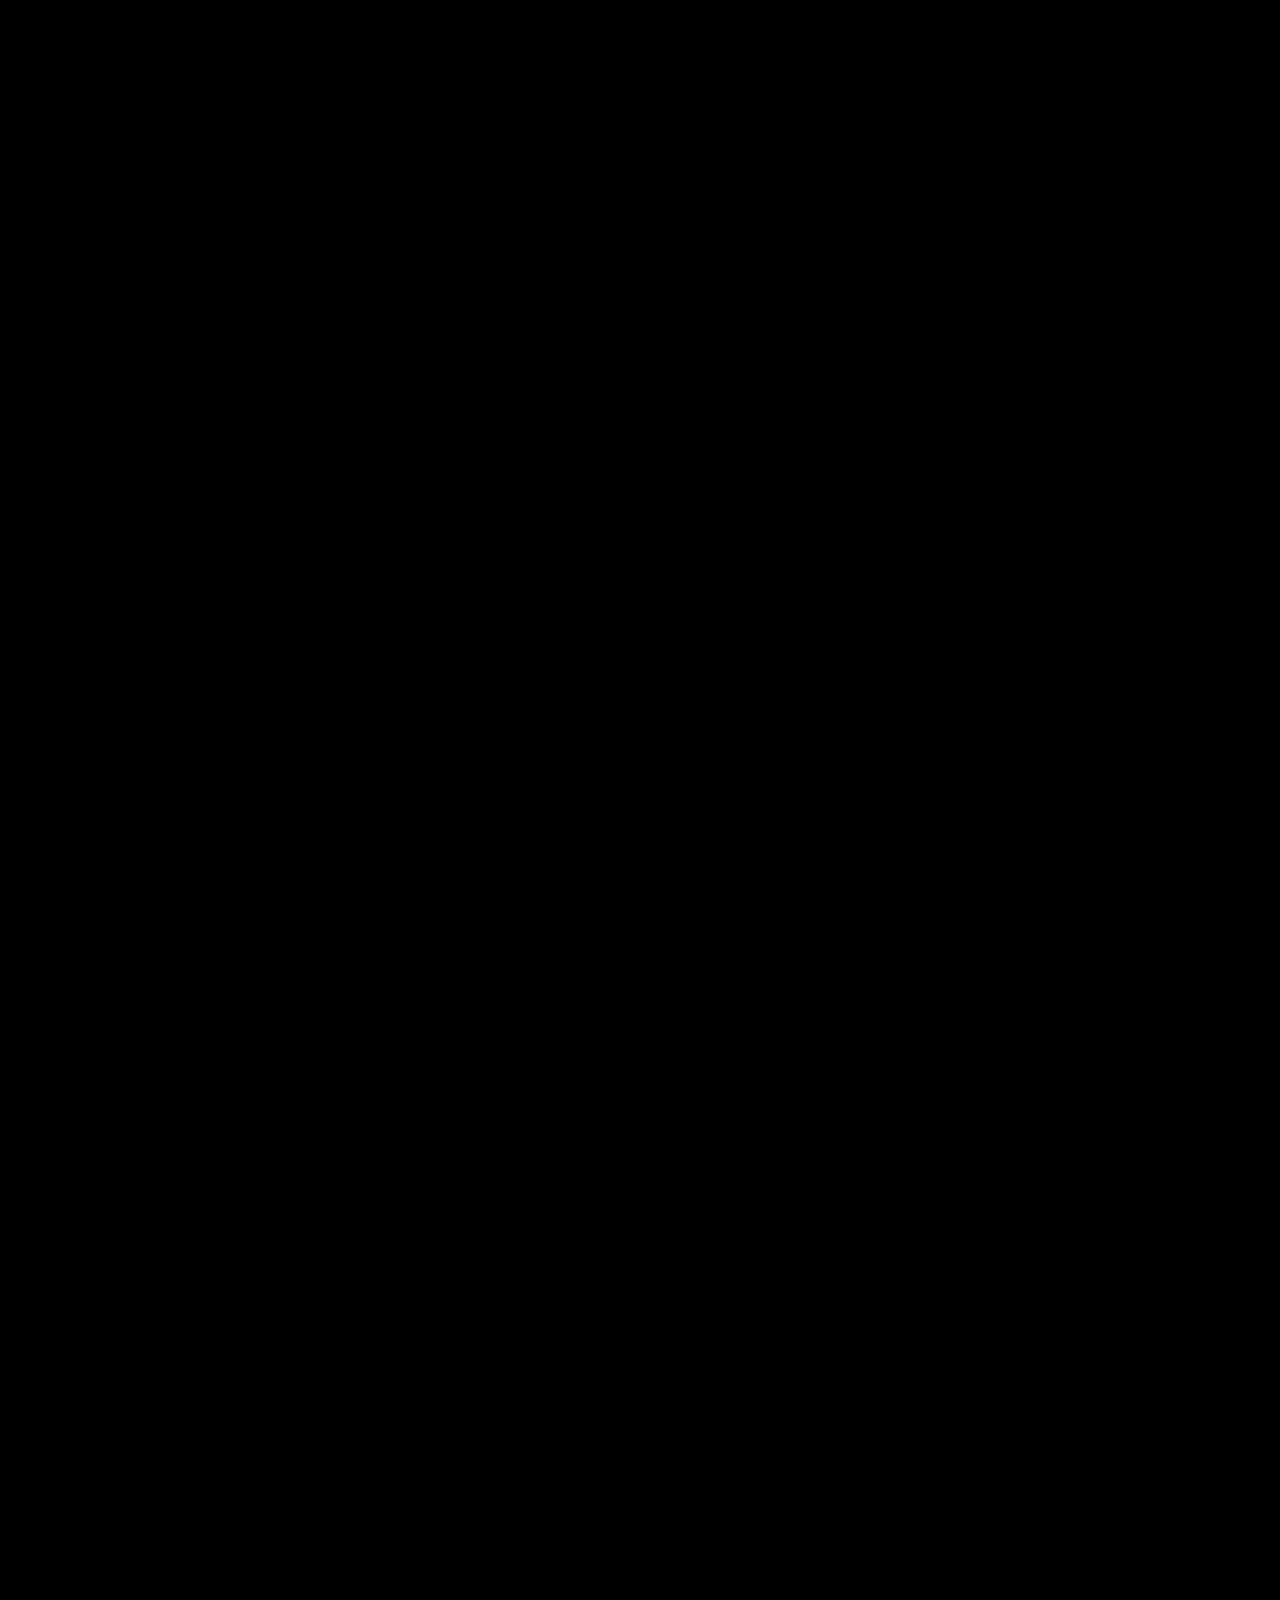
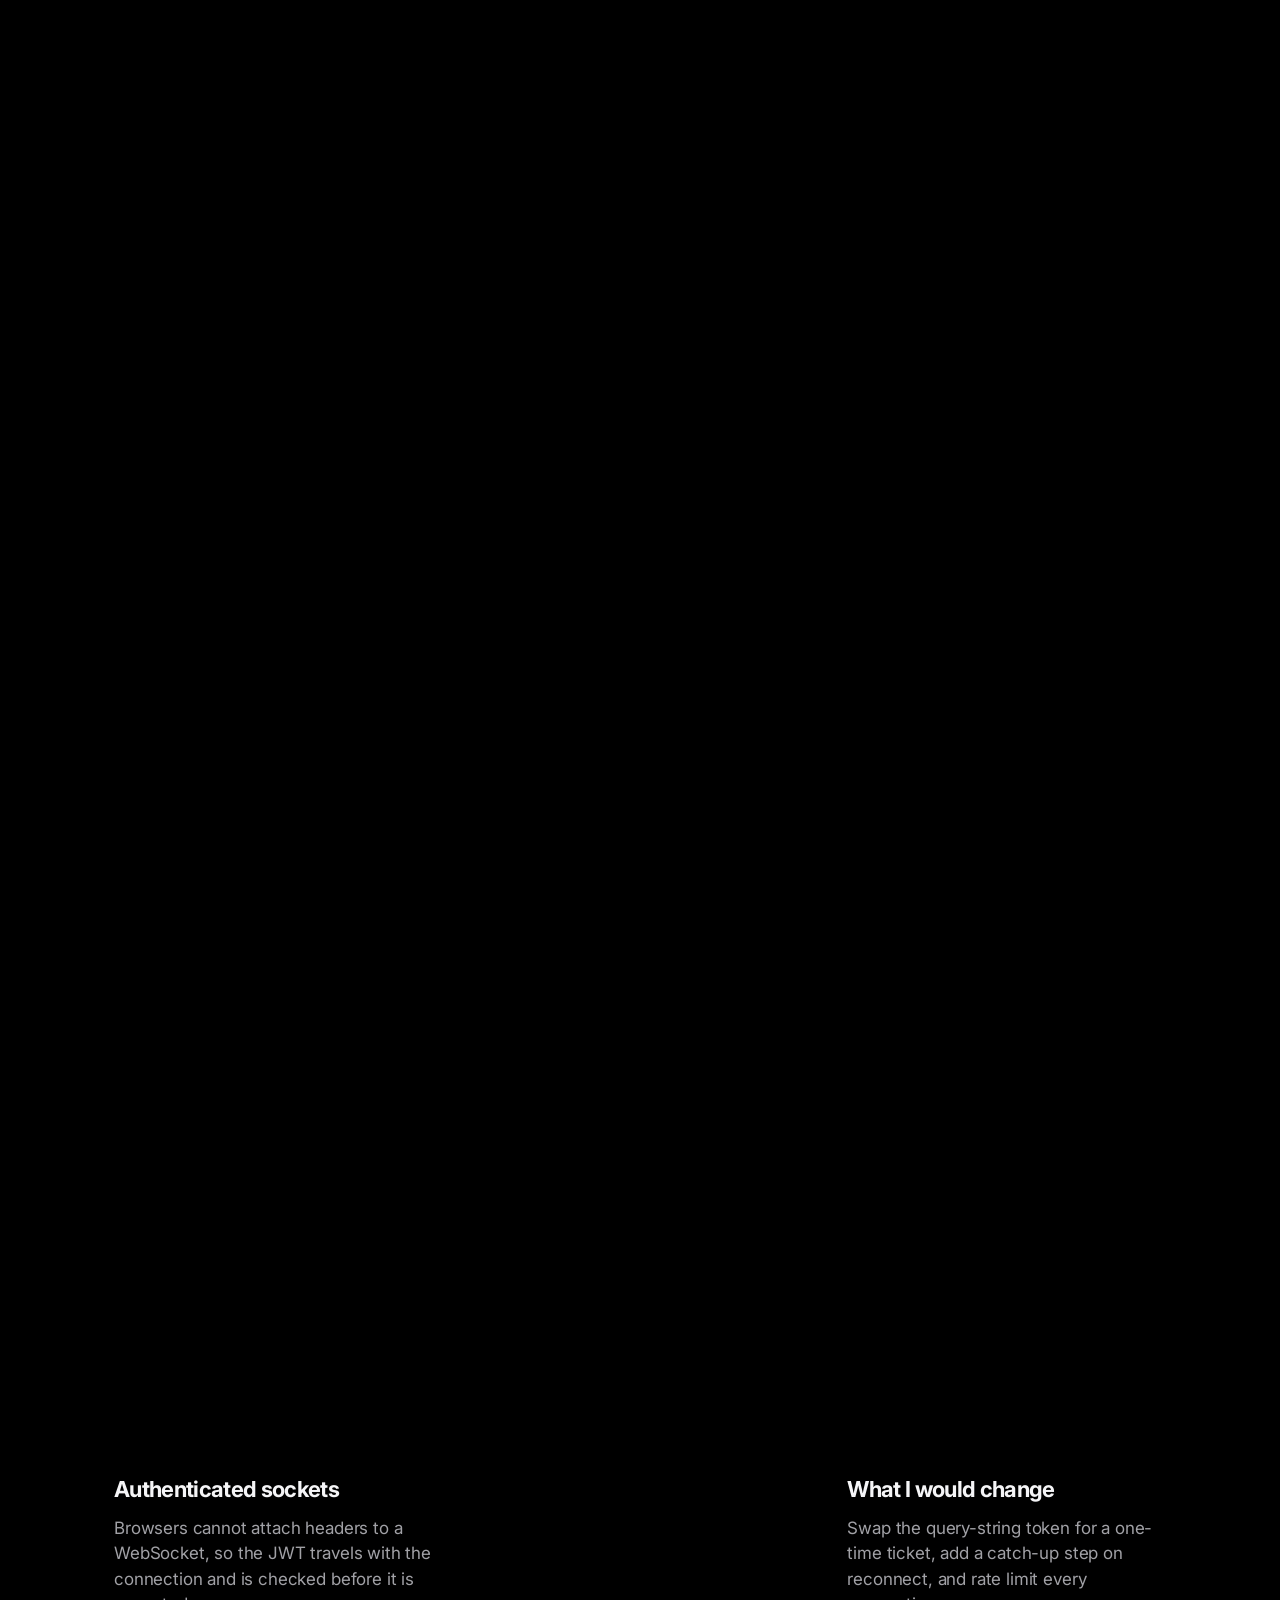
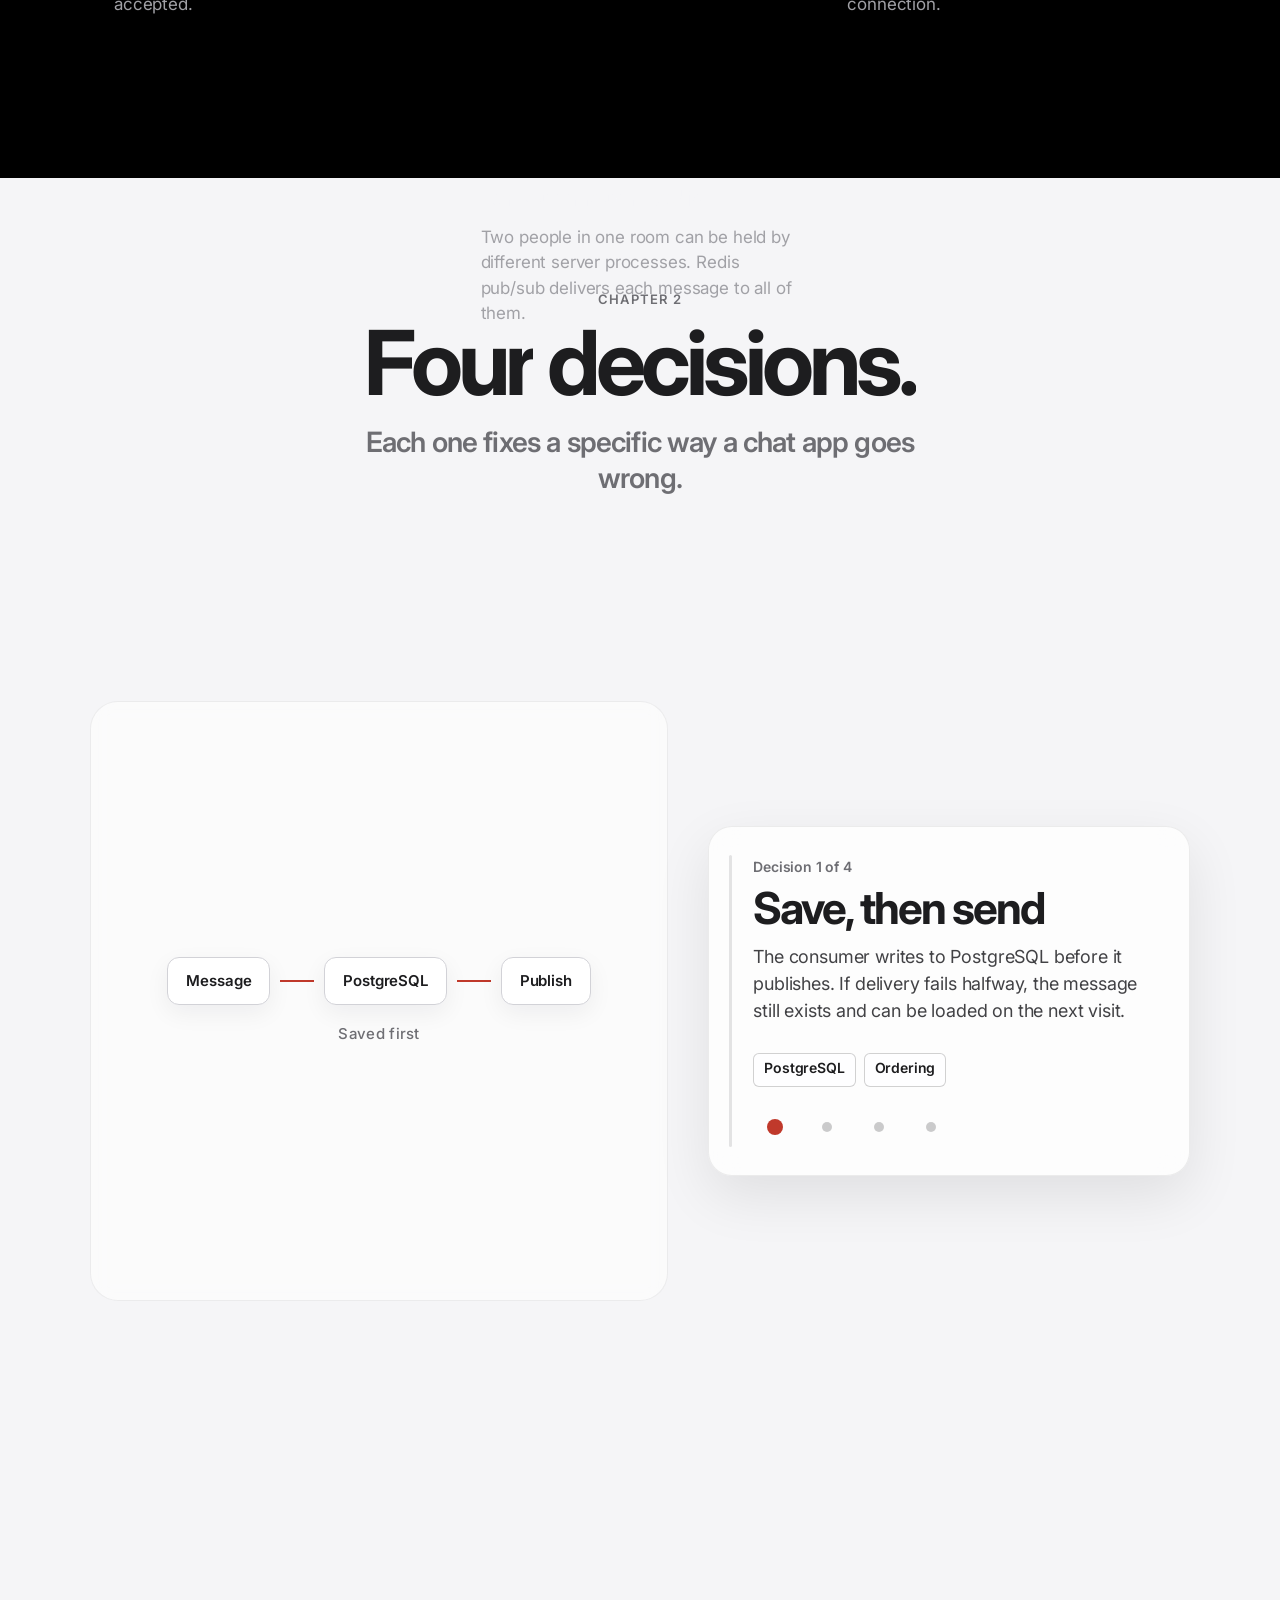
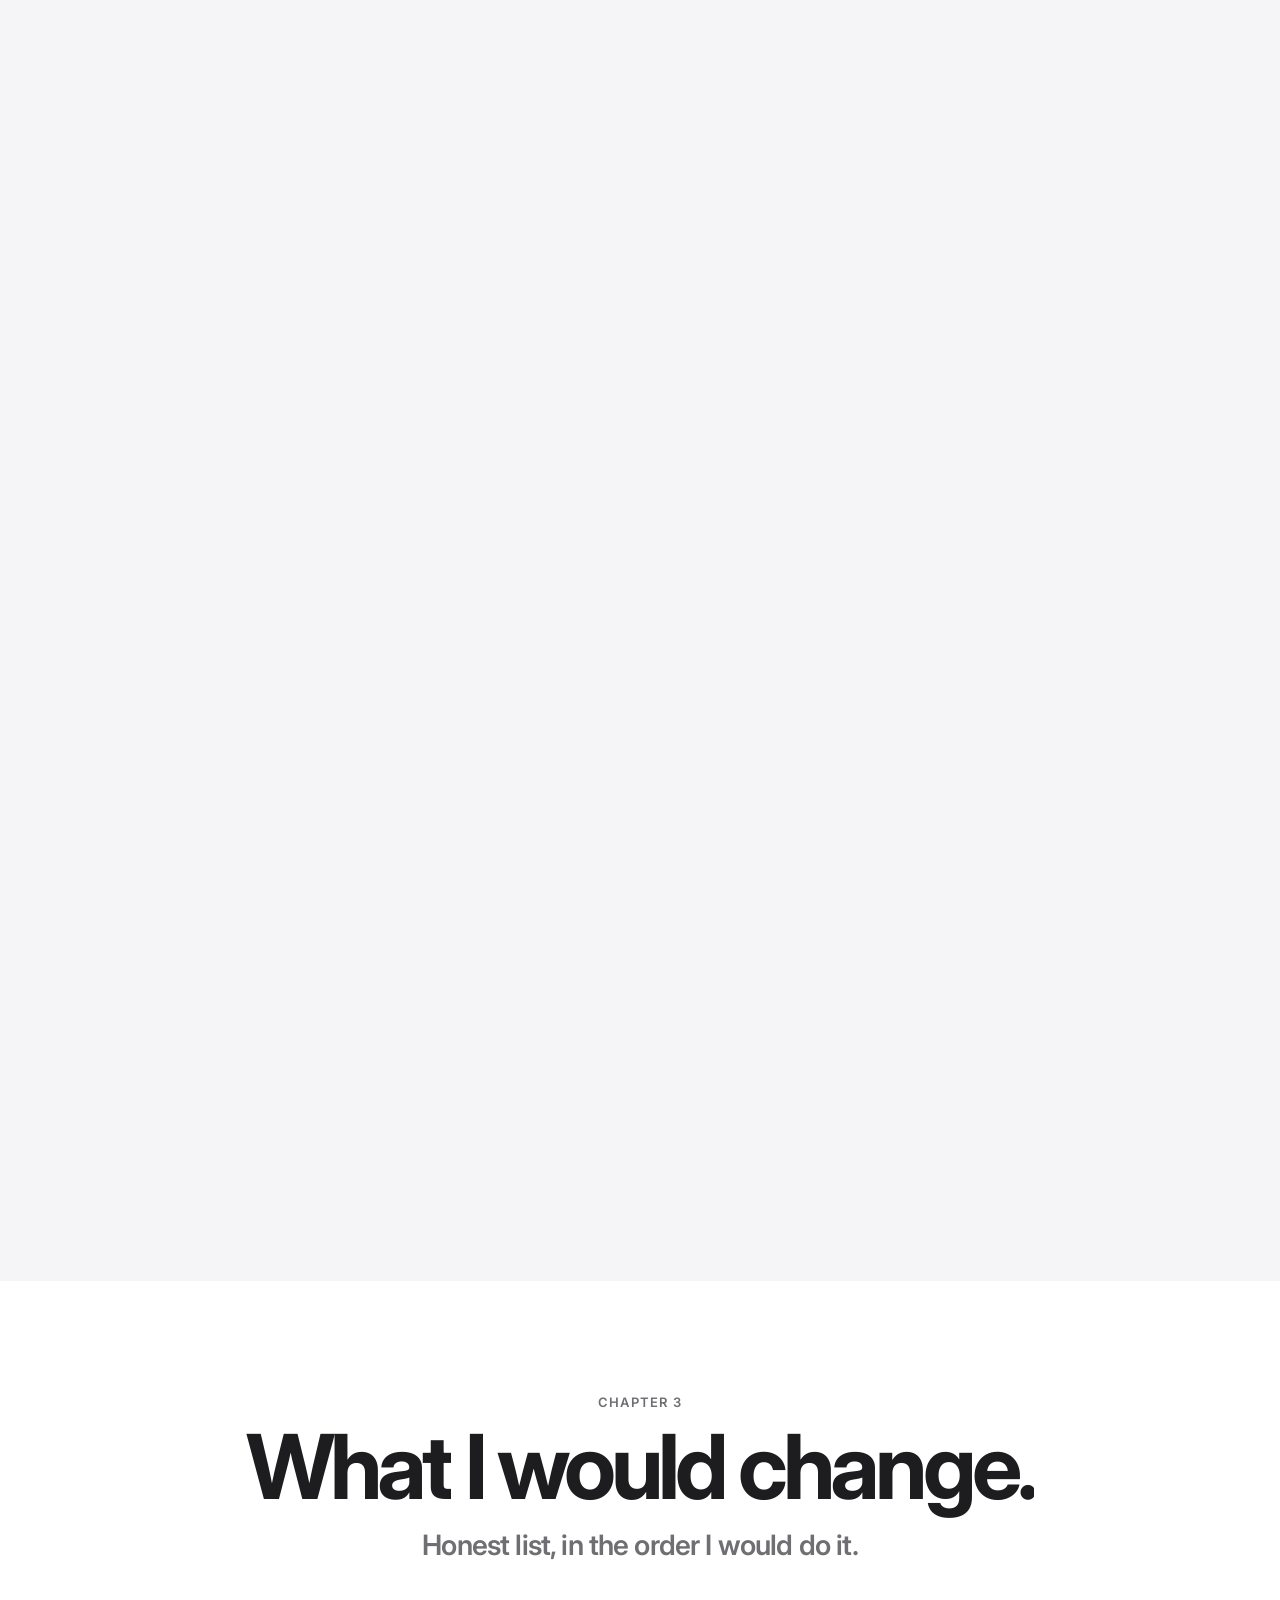
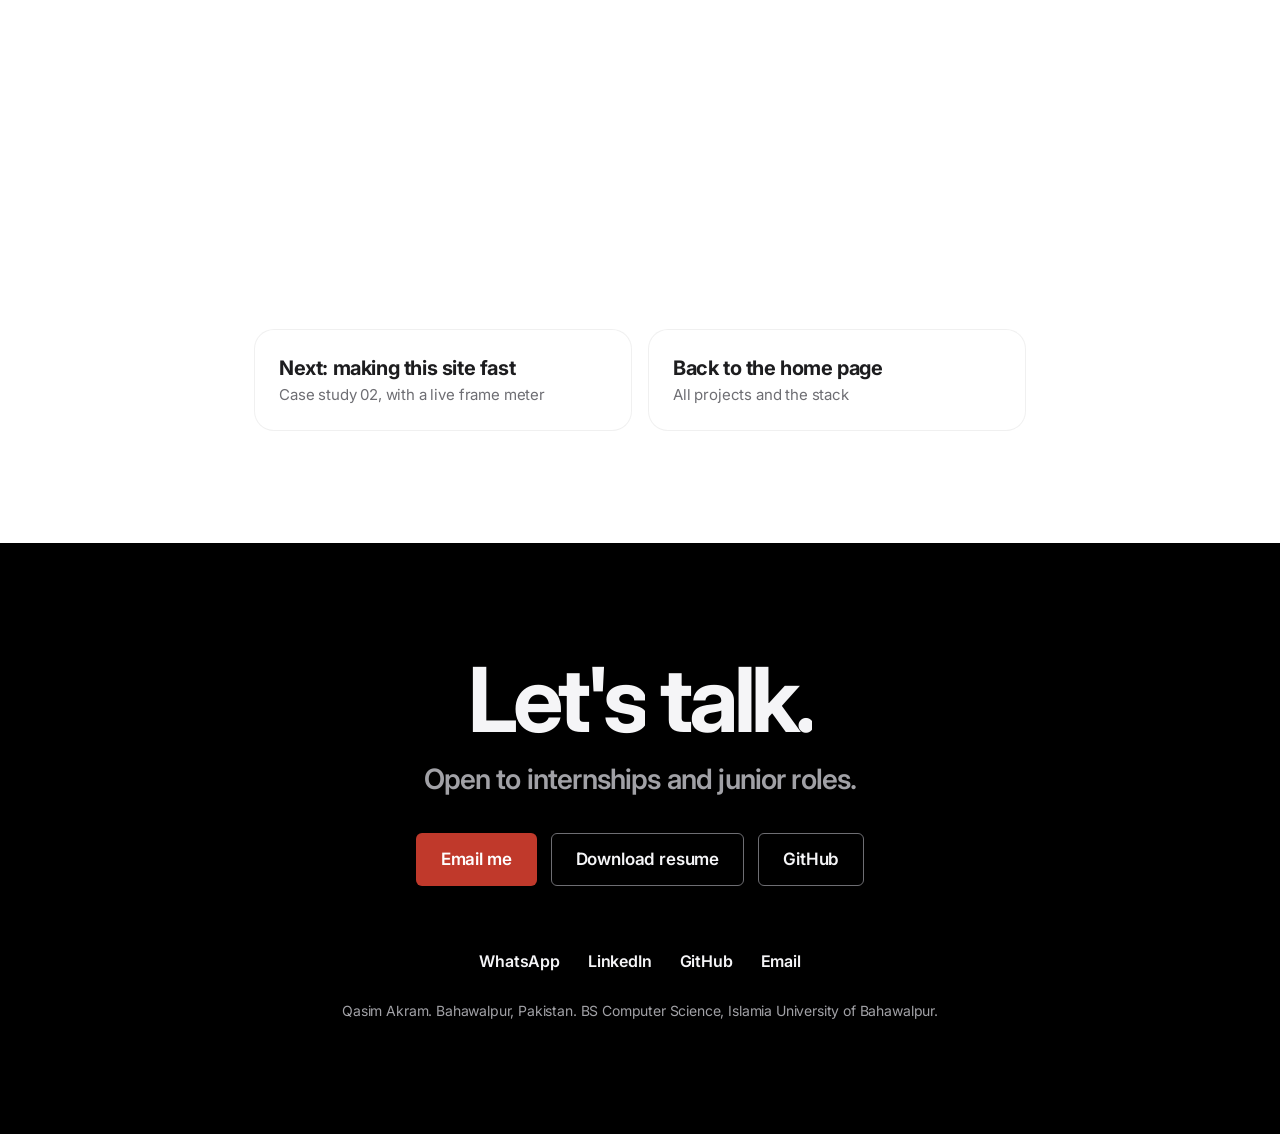
==== commit 11d2aa46: "in the final stage" ====
--- a/case-chatroom.html
+++ b/case-chatroom.html
@@ -18,8 +18,8 @@
 <link rel="preconnect" href="https://fonts.googleapis.com">
 <link rel="preconnect" href="https://fonts.gstatic.com" crossorigin>
 <link href="https://fonts.googleapis.com/css2?family=Inter:wght@400;500;600;700&display=swap" rel="stylesheet">
-<link rel="stylesheet" href="d.css">
-<link rel="stylesheet" href="case.css">
+<link rel="stylesheet" href="site.css">
+<link rel="stylesheet" href="case-studies.css">
 </head>
 <body>
 <a class="skip" href="#main">Skip to content</a>
@@ -161,6 +161,6 @@
 </section>
 
 </main>
-<script src="d.js" defer></script>
+<script src="site-interactions.js" defer></script>
 </body>
 </html>
--- a/site.css
+++ b/site.css
@@ -0,0 +1,483 @@
+:root{
+  --white:#fff; --fog:#F5F5F7; --ink:#1D1D1F; --slate:#6E6E73; --line:#D2D2D7;
+  --black:#000; --red:#C0392B; --coral:#F2A197; --dark-text:#F5F5F7; --dark-dim:#A1A1A6;
+  --r:6px;
+}
+*{box-sizing:border-box;margin:0;padding:0}
+html{scroll-behavior:smooth;scroll-padding-top:64px;-webkit-text-size-adjust:100%}
+body{font-family:Inter,system-ui,-apple-system,"Segoe UI",sans-serif;color:var(--ink);background:var(--white);letter-spacing:-.01em;line-height:1.45;overflow-x:hidden}
+a{color:inherit;text-decoration:none}
+button{font:inherit;color:inherit;cursor:pointer;background:none;border:0}
+:focus-visible{outline:3px solid #2D6CDF;outline-offset:3px;border-radius:4px}
+.skip{position:absolute;left:-999px;top:8px;background:var(--ink);color:#fff;padding:10px 14px;border-radius:var(--r);z-index:50}
+.skip:focus{left:8px}
+
+/* buttons: rectangular, 6px */
+.btn{display:inline-block;font-weight:600;font-size:17px;padding:13px 24px;border-radius:var(--r);border:1.5px solid transparent;text-align:center;transition:transform .2s,background .2s,color .2s}
+.btn:active{transform:scale(.98)}
+.btn.sm{font-size:14px;padding:8px 16px}
+.btn.red{background:var(--red);color:#fff}
+.btn.red:hover{background:#A93226}
+.btn.ghost{border-color:var(--red);color:var(--red)}
+.btn.ghost:hover{background:rgba(192,57,43,.08)}
+.btn.light{background:var(--dark-text);color:#000}
+.btn.line{border-color:#6E6E73;color:var(--dark-text)}
+.btn.line:hover{border-color:#fff}
+.row{display:flex;flex-wrap:wrap;gap:14px;justify-content:center;margin-top:30px}
+.row.c{margin-top:36px}
+
+/* type */
+h1{font-weight:700;font-size:clamp(52px,9.4vw,128px);line-height:1;letter-spacing:-.055em}
+h2{font-weight:700;font-size:clamp(34px,4.6vw,56px);letter-spacing:-.045em;line-height:1.05;margin-bottom:34px}
+h2.big{font-size:clamp(46px,7vw,96px);letter-spacing:-.055em;line-height:1;margin-bottom:0}
+h3{font-weight:700;letter-spacing:-.03em}
+.grad{background:linear-gradient(100deg,#B3261E,#E0675A);-webkit-background-clip:text;background-clip:text;color:transparent}
+.lead{margin:22px auto 0;font-size:clamp(21px,2.6vw,32px);line-height:1.25;font-weight:600;max-width:20em;letter-spacing:-.03em}
+.mute{color:var(--slate)}
+.sub{margin:16px auto 0;font-size:clamp(19px,2.4vw,28px);line-height:1.3;font-weight:600;max-width:22em;letter-spacing:-.03em;color:var(--dark-dim)}
+.sub.dim{color:var(--slate)}
+.sub.left{margin-left:0;margin-top:-18px;margin-bottom:34px;font-size:19px;font-weight:500}
+.fine{margin-top:10px;font-size:14px;color:var(--dark-dim)}
+.fine.left{color:var(--slate);margin-top:auto}
+.foot{margin-top:80px;font-size:14px;color:var(--dark-dim)}
+
+/* sections */
+.sec{padding:112px 24px}
+.sec.fog{background:var(--fog)}
+.sec.dark{background:var(--black);color:var(--dark-text)}
+.center{text-align:center}
+.wrap{max-width:1100px;margin:0 auto}
+.cols{display:grid;grid-template-columns:repeat(auto-fit,minmax(250px,1fr));gap:32px 48px;text-align:left;margin:72px 0 48px}
+.cols h3{font-size:22px}
+.cols p{margin-top:10px;font-size:17px;line-height:1.5;color:var(--dark-dim)}
+.fog .cols p{color:var(--slate)}
+
+/* hero */
+.hero{position:relative;min-height:max(760px,100svh);height:100svh;padding:104px 0 0;overflow:hidden;display:flex;flex-direction:column;align-items:stretch;color:var(--ink);background:#F4F2EE}
+.hero-topline{position:relative;z-index:2;display:flex;align-items:center;justify-content:space-between;width:min(1240px,100%);margin:0 auto;padding:0 clamp(20px,5vw,72px);color:rgba(29,29,31,.62);font-size:11px;font-weight:700;letter-spacing:.16em}
+.hero-topline-mark{color:var(--red);font-size:20px}
+.hero-title{position:relative;z-index:2;width:100%;margin:clamp(24px,5vh,54px) 0 0;overflow:hidden;font-size:clamp(72px,15.5vw,224px);font-weight:800;line-height:.9;letter-spacing:-.09em;white-space:nowrap}
+.hero-title::before{content:"";position:absolute;z-index:-1;left:50%;top:50%;width:.58em;height:1.12em;transform:translate(-50%,-50%);background:var(--red)}
+.hero-title-window{display:block;overflow:hidden;mask-image:linear-gradient(90deg,transparent,#000 8%,#000 92%,transparent);-webkit-mask-image:linear-gradient(90deg,transparent,#000 8%,#000 92%,transparent)}
+.hero-title-track{display:flex;width:max-content;animation:hero-title-roll 24s linear infinite;will-change:transform}
+.hero-title-set{position:relative;display:block;flex:none;padding-right:.24em;color:#171719}
+.hero-title-outline{position:absolute;left:0;top:.035em;transform:translateX(.035em);-webkit-text-stroke:1px rgba(29,29,31,.38);color:transparent}
+.hero-intro{position:relative;z-index:2;margin:clamp(20px,3.5vh,38px) auto 0;padding:0 20px;text-align:center}
+.hero-name{font-size:clamp(14px,1.5vw,18px);font-weight:700;letter-spacing:.015em}
+.hero-name span{color:rgba(29,29,31,.62);font-weight:500}
+.hero .lead{margin:8px auto 0;font-size:clamp(16px,2vw,21px);line-height:1.4;font-weight:500;letter-spacing:0;color:rgba(29,29,31,.76)}
+.hero .row{margin-top:18px}
+.hero-orbit{position:relative;z-index:1;width:min(780px,100vw);height:clamp(360px,49vh,460px);flex:0 0 auto;margin:auto auto 0;overflow:visible;--orbit-radius:clamp(150px,25vw,270px)}
+.hero-orbit-track{position:absolute;inset:0;transform-origin:50% 50%;animation:hero-orbit-roll 38s linear infinite;will-change:transform}
+.hero-orbit:hover .hero-orbit-track,.hero-orbit:focus-within .hero-orbit-track{animation-play-state:paused}
+.hero-project{position:absolute;left:50%;top:50%;display:flex;flex-direction:column;gap:8px;width:clamp(138px,16vw,205px);color:var(--ink);text-align:left;text-decoration:none;transform:translate(-50%,-50%) rotate(var(--orbit-angle)) translateY(calc(-1 * var(--orbit-radius))) rotate(calc(-1 * var(--orbit-angle)));transition:filter .3s}
+.hero-project:nth-child(1){--orbit-angle:0deg}
+.hero-project:nth-child(2){--orbit-angle:72deg}
+.hero-project:nth-child(3){--orbit-angle:144deg}
+.hero-project:nth-child(4){--orbit-angle:216deg}
+.hero-project:nth-child(5){--orbit-angle:288deg}
+.hero-project:hover,.hero-project:focus-visible{z-index:2;filter:drop-shadow(0 14px 22px rgba(0,0,0,.2))}
+.hero-project-image{display:block;width:100%;aspect-ratio:1.42;overflow:hidden;border:1px solid rgba(29,29,31,.12);border-radius:8px;background:#e4e1dc;box-shadow:0 12px 30px rgba(20,18,16,.14)}
+.hero-project:first-child .hero-project-image{aspect-ratio:1}
+.hero-project-image img{display:block;width:100%;height:100%;object-fit:cover;transition:transform .6s cubic-bezier(.22,1,.36,1),filter .4s}
+.hero-project:hover .hero-project-image img,.hero-project:focus-visible .hero-project-image img{transform:scale(1.08);filter:saturate(1.12)}
+.hero-project-label{display:flex;align-items:baseline;justify-content:space-between;gap:8px;padding:0 2px;color:rgba(29,29,31,.62);font-size:10px;letter-spacing:.02em}
+.hero-project-label b{color:var(--ink);font-size:11px;letter-spacing:.1em}
+@keyframes hero-title-roll{to{transform:translate3d(-50%,0,0)}}
+@keyframes hero-orbit-roll{to{transform:rotate(360deg)}}
+.stackview{position:relative;max-width:1000px;margin:36px auto 0;display:grid;grid-template-columns:minmax(0,1fr) 250px;gap:0 20px;align-items:center}
+.stack-stage{height:620px;perspective:2400px;touch-action:pan-y;cursor:grab;position:relative;user-select:none;-webkit-user-select:none}
+.stack-stage:active{cursor:grabbing}
+.stack{position:absolute;left:50%;top:50%;width:540px;height:350px;margin:-175px 0 0 -270px;transform-style:preserve-3d;transform:rotateX(var(--rx,62deg)) rotateZ(var(--rz,-36deg));transition:transform .5s cubic-bezier(.22,1,.36,1)}
+.stack.drag{transition:none}
+.layer{position:absolute;inset:0;transform-style:preserve-3d;transform:translateZ(calc(var(--i)*92px + var(--lift,0px)));transition:transform .45s cubic-bezier(.22,1,.36,1)}
+.layer.on{--lift:44px}
+.l0{--i:0}.l1{--i:1}.l2{--i:2}.l3{--i:3}
+.face{position:absolute;inset:0;border-radius:18px;background:rgba(245,245,247,.94);border:1px solid #C7C7CC;transition:box-shadow .3s,border-color .3s,background .3s}
+.l0 .face{background:#E8E8ED;box-shadow:0 60px 80px rgba(0,0,0,.2)}
+.l2 .face{background:rgba(255,255,255,.92)}
+.layer.on .face{border-color:var(--red);box-shadow:0 0 60px rgba(192,57,43,.28)}
+.face.top{background:linear-gradient(135deg,#fff,#F7E3DF);border:1.5px solid var(--red)}
+.bar{position:absolute;left:34px;height:12px;background:#C7C7CC;border-radius:4px}
+.bar.w1{top:34px;width:150px;background:var(--ink);height:14px}
+.bar.w2{top:64px;width:260px}.bar.w3{top:84px;width:200px}
+.blk{position:absolute;top:130px;width:112px;height:64px;background:#fff;border:1px solid #C7C7CC;border-radius:8px;left:162px}
+.blk.a{left:34px;background:var(--red);border-color:var(--red)}
+.blk:nth-of-type(6){left:290px}
+.layer-list{list-style:none;text-align:left;display:flex;flex-direction:column;gap:6px}
+.layer-list button{display:block;width:100%;text-align:left;padding:14px 16px;border-radius:12px;border:1.5px solid transparent;transition:background .3s,border-color .3s,color .3s,transform .35s cubic-bezier(.22,1,.36,1)}
+.layer-list button:hover,.layer-list button:focus-visible{background:var(--fog);border-color:rgba(192,57,43,.22);color:var(--red);transform:translateX(4px)}
+.layer-list button.on{border-color:var(--red);background:#fff}
+.layer-list b{display:block;font-size:20px;letter-spacing:-.02em}
+.layer-list span{display:block;font-size:15px;color:var(--slate);line-height:1.4;margin-top:2px;transition:color .3s}
+.layer-list button:hover span,.layer-list button:focus-visible span{color:var(--ink)}
+.hint{grid-column:1/-1;font-size:14px;color:var(--slate);padding:8px 0 56px}
+
+/* highlights */
+.cards{display:grid;grid-template-columns:repeat(auto-fit,minmax(240px,1fr));gap:20px}
+.card{background:#fff;border-radius:24px;padding:32px 28px 28px;min-height:300px;display:flex;flex-direction:column;justify-content:space-between;gap:24px;transition:transform .4s cubic-bezier(.22,1,.36,1),box-shadow .4s,border-color .3s}
+.card:hover,.card:focus-visible{transform:translateY(-6px);box-shadow:0 22px 44px rgba(0,0,0,.12),inset 0 0 0 1px rgba(192,57,43,.3)}
+.card h3{font-size:28px;line-height:1.12;letter-spacing:-.04em;transition:color .3s}
+.card p{font-size:16px;line-height:1.45;color:var(--slate);transition:color .3s}
+.more{display:inline-block;margin-top:14px;font-weight:600;font-size:15px;color:var(--red);transition:color .3s,transform .35s cubic-bezier(.22,1,.36,1)}
+.card:hover h3,.card:focus-visible h3{color:var(--red)}
+.card:hover p,.card:focus-visible p{color:var(--ink)}
+.card:hover .more,.card:focus-visible .more{color:#8F2B20;transform:translateX(4px)}
+#highlights .card{position:relative;border:1px solid transparent}
+#highlights .card:hover,#highlights .card:focus-visible{transform:translateY(-2px);border-color:rgba(192,57,43,.28);box-shadow:0 14px 30px rgba(0,0,0,.08)}
+#highlights .card h3{transition:color .25s}
+#highlights .card:hover h3,#highlights .card:focus-visible h3{color:var(--red)}
+
+/* chatroom demo */
+.cr-stage{position:relative;height:520px;max-width:900px;margin:30px auto 10px;perspective:2200px;touch-action:pan-y;cursor:grab;user-select:none;-webkit-user-select:none}
+.cr-stage:active{cursor:grabbing}
+.cr-plane{position:absolute;left:50%;top:50%;width:560px;height:340px;margin:-170px 0 0 -280px;transform-style:preserve-3d;transform:scale(1.2) rotateX(var(--rx,60deg)) rotateZ(var(--rz,-34deg));transition:transform .5s cubic-bezier(.22,1,.36,1)}
+.cr-plane.drag{transition:none}
+.cr-base{position:absolute;inset:0;border:1.5px solid #5A5A5E;background:linear-gradient(135deg,rgba(192,57,43,.22),rgba(255,255,255,.07));border-radius:10px;box-shadow:0 0 90px rgba(192,57,43,.25)}
+.node{transform-style:preserve-3d;position:absolute;width:116px;height:72px;background:#F5F5F7;border-radius:6px;box-shadow:12px 12px 0 #48484A;transition:background .25s,box-shadow .25s,transform .25s}
+.node.hot{background:#fff;box-shadow:12px 12px 0 var(--red),0 0 60px rgba(192,57,43,.8);transform:translateZ(14px)}
+.node.dead{background:#3A3A3C;box-shadow:12px 12px 0 #232325}
+.node.miss{background:#5A2A25;box-shadow:12px 12px 0 #2A1311}
+.lb{position:absolute;left:50%;bottom:calc(100% + 8px);white-space:nowrap;font-size:15px;font-weight:600;color:#D1D1D6;transform:translateX(-50%) rotateZ(calc(var(--rz,-34deg)*-1)) rotateX(calc(var(--rx,60deg)*-1));transform-origin:50% 100%}
+.node.hot .lb{color:#fff}
+.cr-ui{display:flex;flex-wrap:wrap;gap:14px;justify-content:center;align-items:center;margin-top:10px}
+.seg{display:inline-flex;border:1.5px solid #3A3A3C;border-radius:var(--r);overflow:hidden}
+.seg button{padding:11px 22px;font-size:15px;font-weight:600;color:var(--dark-text);min-height:44px}
+.seg button[aria-pressed=true]{background:var(--dark-text);color:#000}
+.status{margin-top:18px;font-size:18px;font-weight:600;min-height:28px}
+
+/* performance lab */
+.lab{display:flex;flex-wrap:wrap;gap:20px;max-width:1000px;margin:56px auto 0;text-align:left}
+.lab-view{flex:1 1 520px;min-height:340px;border-radius:24px;overflow:hidden;position:relative;background:linear-gradient(135deg,#7A241B,#C0392B 45%,#F2B25C)}
+.blob{position:absolute;width:220px;height:220px;border-radius:50%;background:radial-gradient(closest-side,rgba(255,236,180,.95),rgba(255,200,120,.35) 60%,transparent);left:0;top:0;will-change:transform}
+.tiles{position:absolute;inset:26px;display:grid;grid-template-columns:repeat(4,1fr);gap:12px;align-content:start}
+.tile{height:64px;border-radius:12px;background:rgba(255,255,255,.22);border:1px solid rgba(255,255,255,.5);backdrop-filter:blur(var(--b,18px));-webkit-backdrop-filter:blur(var(--b,18px))}
+.tile.off{backdrop-filter:none;-webkit-backdrop-filter:none;background:rgba(255,255,255,.3)}
+.lab-panel{flex:1 1 280px;background:#fff;border-radius:24px;padding:26px;display:flex;flex-direction:column;gap:16px}
+.lab-panel h3{font-size:20px}
+.fps{display:flex;align-items:baseline;gap:10px}
+.fps b{font-size:64px;letter-spacing:-.05em;line-height:1;min-width:1.2em}
+.fps span{font-size:16px;color:var(--slate)}
+.fps.bad b{color:var(--red)}
+.trace{height:40px;display:flex;align-items:flex-end;gap:2px;overflow:hidden}
+.trace i{display:block;flex:1;min-width:2px;background:#C7C7CC;border-radius:1px}
+.trace i.bad{background:var(--red)}
+.worst{font-size:14px;color:var(--slate);margin-top:-6px}
+.rng{display:block;font-size:14px;color:var(--slate)}
+.rng output{float:right;font-weight:600;color:var(--ink)}
+.rng input{width:100%;margin-top:10px;accent-color:var(--red);height:28px}
+.seg.two{border-color:var(--line);width:100%}
+.seg.two button{flex:1;color:var(--ink);font-size:14px;padding:10px 6px}
+.seg.two button[aria-pressed=true]{background:var(--ink);color:#fff}
+
+/* compare */
+.tbl-wrap{overflow-x:auto;border-top:1px solid var(--line);-webkit-overflow-scrolling:touch}
+.tbl{width:100%;min-width:820px;border-collapse:collapse;text-align:left}
+.tbl th,.tbl td{padding:20px 16px 20px 0;vertical-align:top;border-bottom:1px solid var(--line);font-size:16px;line-height:1.45;font-weight:400}
+.tbl thead th{font-size:24px;font-weight:700;letter-spacing:-.035em;line-height:1.1;padding-top:26px}
+.tbl tbody th{font-size:14px;font-weight:600;color:var(--slate);width:140px}
+.tbl tbody tr>*{transition:background-color .35s,color .3s,border-color .3s,box-shadow .3s}
+.tbl tbody tr:hover>*,.tbl tbody tr:focus-within>*{background-color:rgba(192,57,43,.055);color:var(--ink);border-bottom-color:rgba(192,57,43,.3)}
+.tbl tbody tr:hover>:first-child,.tbl tbody tr:focus-within>:first-child{color:var(--red);box-shadow:inset 3px 0 0 var(--red)}
+.tbl a{color:var(--red);font-weight:600;transition:color .25s}
+.tbl a:hover,.tbl tbody tr:focus-within a{color:#8F2B20;text-decoration:underline}
+#compare .tbl tbody tr:hover>*,#compare .tbl tbody tr:focus-within>*{background-color:transparent;color:inherit;border-bottom-color:rgba(192,57,43,.18)}
+#compare .tbl tbody tr:hover>th,#compare .tbl tbody tr:focus-within>th{color:var(--red);box-shadow:none}
+#compare .tbl tbody td:hover,#compare .tbl tbody td:focus-within{background-color:rgba(192,57,43,.035);box-shadow:inset 0 -1px 0 rgba(192,57,43,.3)}
+@supports (-webkit-text-stroke: .75px red){
+  #highlights .card:hover h3,#highlights .card:focus-visible h3{color:transparent;-webkit-text-stroke:1px var(--red)}
+  #compare .tbl tbody tr:hover>th,#compare .tbl tbody tr:focus-within>th{color:transparent;-webkit-text-stroke:1px var(--red)}
+}
+
+/* specs */
+.specs>div{position:relative;display:grid;grid-template-columns:minmax(130px,260px) minmax(0,1fr);gap:8px 32px;padding:22px 0;border-bottom:1px solid var(--line);transition:background-color .35s,border-color .35s,transform .4s cubic-bezier(.22,1,.36,1)}
+.specs>div:first-child{border-top:1px solid var(--line)}
+.specs>div::before{content:"";position:absolute;inset:0;z-index:0;pointer-events:none;opacity:0;background:radial-gradient(320px circle at 0% 50%,rgba(192,57,43,.13),rgba(242,161,151,.045) 58%,transparent 100%);transition:opacity .4s}
+.specs>div:hover{background-color:rgba(192,57,43,.025);border-bottom-color:rgba(192,57,43,.3);transform:translateX(4px)}
+.specs>div:hover::before{opacity:1}
+.specs dt,.specs dd{position:relative;z-index:1;transition:color .3s}
+.specs dt{font-size:15px;font-weight:600;color:var(--slate)}
+.specs dd{font-size:19px;line-height:1.5}
+.specs>div:hover dt{color:var(--red)}
+.specs>div:hover dd{color:var(--ink)}
+#specs .specs>div{transform:none;transition:background-color .28s,border-color .28s}
+#specs .specs>div::before{inset:auto 0 -1px;height:1px;opacity:1;background:linear-gradient(90deg,var(--red),rgba(192,57,43,0));transform:scaleX(0);transform-origin:left;transition:transform .35s cubic-bezier(.22,1,.36,1)}
+#specs .specs>div:hover,#specs .specs>div:focus-within{background-color:rgba(255,255,255,.42);border-bottom-color:rgba(192,57,43,.18);transform:none}
+#specs .specs>div:hover::before,#specs .specs>div:focus-within::before{transform:scaleX(1)}
+#specs .specs>div:hover dt,#specs .specs>div:focus-within dt{color:var(--red)}
+#specs .specs dt{transition:color .25s}
+@supports (-webkit-text-stroke: .75px red){
+  #specs .specs>div:hover dt,#specs .specs>div:focus-within dt{color:transparent;-webkit-text-stroke:1px var(--red)}
+}
+@media (prefers-reduced-motion:reduce){
+  #highlights .card,#highlights .card h3,#compare .tbl tbody tr>*,#specs .specs>div,#specs .specs>div::before,#specs .specs dt{transition:none}
+}
+
+/* responsive */
+@media (max-width:900px){
+  .stackview{grid-template-columns:1fr}
+  .stack-stage{height:460px}
+  .stack{transform:scale(.72) rotateX(var(--rx,62deg)) rotateZ(var(--rz,-36deg))}
+  .layer-list{display:grid;grid-template-columns:repeat(2,1fr);gap:8px}
+  .cr-stage{height:420px}
+  .cr-plane{transform:scale(.74) rotateX(var(--rx,60deg)) rotateZ(var(--rz,-34deg))}
+}
+@media (max-width:760px){
+  .sec{padding:80px 20px}
+  .hero{height:auto;min-height:max(760px,100svh);padding:94px 0 0}
+  .hero-title{font-size:clamp(64px,18vw,138px)}
+  .hero-orbit{width:100vw;height:clamp(360px,52vh,440px);--orbit-radius:clamp(145px,26vw,195px)}
+  .hero-project{width:clamp(118px,24vw,170px)}
+  .specs>div{grid-template-columns:1fr}
+  .lab-view{min-height:300px}
+  .tile{height:54px}
+}
+@media (max-width:480px){
+  .hero-topline{font-size:9px;letter-spacing:.12em}
+  .hero-topline>span:last-child{display:none}
+  .hero-title{font-size:clamp(58px,16.5vw,76px)}
+  .hero-intro{margin-top:22px}
+  .hero-name span{display:block;margin-top:3px}
+  .hero .row{gap:10px}
+  .hero .btn{font-size:14px;padding:11px 15px}
+  .hero-orbit{height:clamp(340px,48vh,400px);--orbit-radius:clamp(126px,34vw,154px)}
+  .hero-project{width:clamp(102px,29vw,132px);gap:6px}
+  .hero-project-label{font-size:8px}
+  .hero-project-label b{font-size:9px}
+  .hero-project-image{border-radius:6px}
+}
+@media (max-width:480px){
+  .stack-stage{height:380px}
+  .stack{transform:scale(.58) rotateX(var(--rx,62deg)) rotateZ(var(--rz,-36deg))}
+  .cr-stage{height:340px}
+  .cr-plane{transform:scale(.58) rotateX(var(--rx,60deg)) rotateZ(var(--rz,-34deg))}
+  .layer-list{grid-template-columns:1fr}
+  .tiles{grid-template-columns:repeat(3,1fr);inset:18px}
+  .card{min-height:240px}
+  .btn{font-size:16px}
+}
+@media (prefers-reduced-motion:reduce){
+  html{scroll-behavior:auto}
+  *{transition:none!important;animation:none!important}
+  .hero-title-track{width:100%;justify-content:center;transform:none}
+  .hero-title-set:nth-child(2){display:none}
+  .hero-title-window{mask-image:none;-webkit-mask-image:none}
+}
+
+/* extras */
+.sr{position:absolute;width:1px;height:1px;overflow:hidden;clip:rect(0 0 0 0);white-space:nowrap}
+.prog{position:fixed;left:0;top:0;height:3px;width:100%;background:var(--red);transform:scaleX(0);transform-origin:0 50%;z-index:60}
+.marq{overflow:hidden;border-top:1px solid var(--line);border-bottom:1px solid var(--line);background:#fff;padding:20px 0}
+.marq-track{display:flex;width:max-content;animation:marq 48s linear infinite}
+.marq:hover .marq-track{animation-play-state:paused}
+.marq-set{display:flex;gap:44px;padding-right:44px}
+.marq-set span{font-size:17px;font-weight:600;color:var(--slate);white-space:nowrap}
+@keyframes marq{to{transform:translateX(-50%)}}
+.card{position:relative;overflow:hidden}
+.card::before{content:"";position:absolute;inset:0;background:radial-gradient(260px circle at var(--mx,50%) var(--my,0%),rgba(192,57,43,.14),transparent 70%);opacity:0;transition:opacity .4s;pointer-events:none}
+.card:hover::before,.card:focus-visible::before{opacity:1}
+.card>*{position:relative}
+@media (prefers-reduced-motion:reduce){.marq-track{animation:none;flex-wrap:wrap;width:auto}.marq-set[aria-hidden]{display:none}.marq-set{flex-wrap:wrap;padding:0 24px}}
+
+/* ===== navbar: floating pill ===== */
+.nav{position:fixed;left:0;right:0;top:0;z-index:40;display:flex;justify-content:center;padding:14px 16px 0;pointer-events:none}
+.pill{pointer-events:auto;display:flex;align-items:center;gap:6px;width:min(980px,100%);height:56px;padding:0 8px 0 10px;border-radius:16px;background:rgba(255,255,255,.34);backdrop-filter:saturate(180%) blur(24px);-webkit-backdrop-filter:saturate(180%) blur(24px);border:1px solid rgba(0,0,0,.1);box-shadow:0 8px 30px rgba(0,0,0,.08);transition:width .5s cubic-bezier(.22,1,.36,1),box-shadow .3s,background .3s,border-color .3s}
+.nav.scrolled .pill{width:min(760px,100%);box-shadow:0 14px 40px rgba(0,0,0,.14);background:rgba(255,255,255,.44)}
+.nav.on-dark .pill{background:rgba(18,18,20,.38);border-color:rgba(255,255,255,.16);box-shadow:0 12px 36px rgba(0,0,0,.22)}
+.nav.on-dark.scrolled .pill{background:rgba(18,18,20,.5)}
+.nav.on-dark .brand,.nav.on-dark .menu a{color:var(--dark-text)}
+.nav.on-dark .mark{background:var(--dark-text);color:var(--ink)}
+.nav.on-dark .menu a:hover,.nav.on-dark .menu a.on{color:#fff}
+.nav.on-dark .ind{background:rgba(255,255,255,.14)}
+.nav.on-dark .burger span{background:var(--dark-text)}
+.nav.on-dark .sheet{background:rgba(12,12,14,.96);color:var(--dark-text)}
+.nav.on-dark .sheet nav a{border-color:rgba(255,255,255,.16)}
+.nav.on-dark .sheet-links a{border-color:rgba(255,255,255,.5)}
+.brand{display:flex;align-items:center;gap:10px;font-weight:700;font-size:17px;letter-spacing:-.02em;padding:6px 10px 6px 4px;margin-right:auto;white-space:nowrap}
+.mark{display:grid;place-items:center;width:32px;height:32px;border-radius:8px;background:var(--ink);color:#fff;font-style:normal;font-weight:800;font-size:16px}
+.menu{position:relative;display:flex;align-items:center;gap:2px}
+.menu a{position:relative;z-index:1;padding:9px 13px;font-size:14px;font-weight:500;color:#515154;border-radius:8px;transition:color .2s,background-color .2s}
+.menu a:hover,.menu a.on{color:var(--ink)}
+.ind{position:absolute;z-index:0;left:0;top:50%;height:34px;margin-top:-17px;width:0;border-radius:8px;background:rgba(0,0,0,.07);opacity:0;transition:transform .45s cubic-bezier(.22,1,.36,1),width .45s cubic-bezier(.22,1,.36,1),opacity .25s}
+.reach{position:relative;margin-left:6px}
+.pop{position:absolute;right:0;top:calc(100% + 12px);width:290px;padding:8px;border-radius:16px;background:rgba(255,255,255,.96);backdrop-filter:blur(18px);-webkit-backdrop-filter:blur(18px);border:1px solid rgba(0,0,0,.08);box-shadow:0 24px 60px rgba(0,0,0,.18);transform-origin:90% 0;animation:popin .25s cubic-bezier(.22,1,.36,1)}
+.pop[hidden]{display:none}
+.pop a{display:flex;justify-content:space-between;align-items:baseline;gap:12px;padding:12px 14px;border-radius:10px;transition:background .2s}
+.pop a:hover,.pop a:focus-visible{background:var(--fog)}
+.pop b{font-size:15px}
+.pop span{font-size:13px;color:var(--slate)}
+@keyframes popin{from{opacity:0;transform:translateY(-6px) scale(.97)}}
+.burger{display:none;width:44px;height:44px;flex-direction:column;justify-content:center;align-items:flex-end;gap:6px;padding-right:11px;border-radius:10px;transition:background-color .2s}
+.burger:hover,.burger:focus-visible{background:rgba(192,57,43,.1)}
+.nav.on-dark .burger:hover,.nav.on-dark .burger:focus-visible{background:rgba(242,161,151,.14)}
+.burger span{display:block;width:22px;height:2.5px;background:var(--ink);border-radius:2px;transition:transform .3s,width .3s}
+.burger span+span{width:14px}
+.burger[aria-expanded=true] span:first-child{transform:translateY(4.25px) rotate(45deg)}
+.burger[aria-expanded=true] span+span{width:22px;transform:translateY(-4.25px) rotate(-45deg)}
+.sheet{pointer-events:auto;position:fixed;inset:0;z-index:-1;background:rgba(255,255,255,.98);padding:96px 28px 32px;display:flex;flex-direction:column;justify-content:space-between;overflow-y:auto}
+.sheet[hidden]{display:none}
+.sheet nav{display:flex;flex-direction:column}
+.sheet nav a{font-size:clamp(34px,10vw,52px);font-weight:700;letter-spacing:-.045em;padding:10px 0;border-bottom:1px solid var(--line);animation:sl .5s cubic-bezier(.22,1,.36,1) backwards;transition:color .2s,padding-left .25s,border-color .2s,background-color .2s}
+.sheet nav a:hover,.sheet nav a:focus-visible{padding-left:12px;border-color:rgba(192,57,43,.4);background:rgba(192,57,43,.045);color:var(--red)}
+.sheet nav a:nth-child(2){animation-delay:.04s}.sheet nav a:nth-child(3){animation-delay:.08s}.sheet nav a:nth-child(4){animation-delay:.12s}.sheet nav a:nth-child(5){animation-delay:.16s}.sheet nav a:nth-child(6){animation-delay:.2s}
+@keyframes sl{from{opacity:0;transform:translateY(24px)}}
+.sheet-links{display:flex;flex-wrap:wrap;gap:10px;margin-top:28px}
+.sheet-links a{border:1.5px solid var(--ink);border-radius:var(--r);padding:12px 18px;font-weight:600;font-size:16px;transition:transform .2s,border-color .2s,background-color .2s,color .2s}
+.sheet-links a:hover,.sheet-links a:focus-visible{transform:translateY(-2px);border-color:var(--red);background:rgba(192,57,43,.06);color:var(--red)}
+.nav.on-dark .sheet nav a:hover,.nav.on-dark .sheet nav a:focus-visible{background:rgba(242,161,151,.1);color:var(--coral)}
+.nav.on-dark .sheet-links a:hover,.nav.on-dark .sheet-links a:focus-visible{border-color:var(--coral);background:rgba(242,161,151,.1);color:var(--coral)}
+@media (max-width:860px){
+  .menu,.reach{display:none}
+  .burger{display:flex}
+  .nav.scrolled .pill{width:100%}
+}
+@media (hover:hover){
+  .menu a:hover{background:rgba(0,0,0,.055)}
+  .nav.on-dark .menu a:hover{background:rgba(255,255,255,.12)}
+}
+
+@media (hover:hover) and (pointer:fine) and (prefers-reduced-motion:no-preference){
+  html.has-water-cursor,html.has-water-cursor *{cursor:none!important}
+  html.has-water-cursor input:not([type]),html.has-water-cursor input[type="text"],html.has-water-cursor input[type="email"],html.has-water-cursor input[type="search"],html.has-water-cursor input[type="url"],html.has-water-cursor input[type="tel"],html.has-water-cursor input[type="password"],html.has-water-cursor textarea,html.has-water-cursor [contenteditable="true"]{cursor:text!important}
+  html.has-water-cursor input[type="range"]{cursor:pointer!important}
+  .water-cursor{position:fixed;left:0;top:0;z-index:1000;width:26px;height:26px;border-radius:50%;background:#fff;mix-blend-mode:difference;pointer-events:none;opacity:1;transform:translate3d(var(--x,-100px),var(--y,-100px),0) translate(-50%,-50%) rotate(var(--angle,0rad)) scaleX(var(--sx,1)) scaleY(var(--sy,1));transition:width .24s cubic-bezier(.22,1,.36,1),height .24s cubic-bezier(.22,1,.36,1),opacity .2s}
+  .water-cursor.is-text{width:40px;height:40px}
+  .water-cursor.is-hidden{opacity:0}
+}
+
+#compare{background:rgba(255,255,255,.58)}
+#specs.sec.fog{background:rgba(245,245,247,.58)}
+
+/* ===== backgrounds ===== */
+.bg{position:absolute;inset:0;width:100%;height:100%;display:block;z-index:0;pointer-events:none}
+.hero>*,.wrap{position:relative;z-index:1}
+
+
+
+/* ===== scroll animation ===== */
+.js [data-r]{opacity:0}
+.js [data-r].in{opacity:1;animation:rv .9s cubic-bezier(.22,1,.36,1) backwards;animation-delay:var(--d,0s)}
+.js [data-r="scale"].in{animation-name:rvs}
+.js [data-r="left"].in{animation-name:rvl}
+.js [data-r="right"].in{animation-name:rvr}
+@keyframes rv{from{opacity:0;transform:translateY(46px)}}
+@keyframes rvs{from{opacity:0;transform:scale(.92) translateY(30px)}}
+@keyframes rvl{from{opacity:0;transform:translateX(-46px)}}
+@keyframes rvr{from{opacity:0;transform:translateX(46px)}}
+.w{display:inline-block;overflow:hidden;vertical-align:top;padding-bottom:.12em;margin-bottom:-.12em}
+.w>span{display:inline-block;transform:translateY(110%);transition:transform .9s cubic-bezier(.22,1,.36,1);transition-delay:var(--d,0s)}
+.in .w>span,.w.in>span{transform:none}
+[data-par]{translate:0 var(--py,0px)}
+.card,.lab-view,.lab-panel{will-change:transform}
+.stack{--gap:92px}
+.layer{transform:translateZ(calc(var(--i)*var(--gap,92px) + var(--lift,0px)))}
+.stack{transform:rotateX(var(--rx,62deg)) rotateZ(calc(var(--rz,-36deg) + var(--sz,0deg)))}
+.cr-plane{transform:scale(1.2) rotateX(var(--rx,60deg)) rotateZ(calc(var(--rz,-34deg) + var(--sz,0deg)))}
+.social{list-style:none;display:flex;flex-wrap:wrap;justify-content:center;gap:10px 28px;margin-top:64px}
+.social a{font-size:16px;font-weight:600;color:var(--dark-text);border-bottom:2px solid transparent;padding-bottom:3px;transition:border-color .2s,color .2s}
+.social a:hover{border-color:var(--coral);color:var(--coral)}
+.foot{margin-top:28px}
+@media (max-width:900px){
+  .stack{transform:scale(.72) rotateX(var(--rx,62deg)) rotateZ(calc(var(--rz,-36deg) + var(--sz,0deg)))}
+  .cr-plane{transform:scale(.74) rotateX(var(--rx,60deg)) rotateZ(calc(var(--rz,-34deg) + var(--sz,0deg)))}
+}
+@media (max-width:480px){
+  .stack{transform:scale(.58) rotateX(var(--rx,62deg)) rotateZ(calc(var(--rz,-36deg) + var(--sz,0deg)))}
+  .cr-plane{transform:scale(.58) rotateX(var(--rx,60deg)) rotateZ(calc(var(--rz,-34deg) + var(--sz,0deg)))}
+}
+@media (prefers-reduced-motion:reduce){
+  .js [data-r]{opacity:1}
+  .w>span{transform:none}
+  [data-par]{translate:none}
+}
+
+/* ===== living background ===== */
+.bgfix{position:fixed;left:0;top:0;width:100%;height:100%;z-index:0;pointer-events:none;display:block}
+.floaters{position:fixed;inset:0;z-index:0;pointer-events:none;overflow:hidden}
+html.hero-active .floaters{display:none}
+.fl{position:absolute;left:0;top:0;display:block;translate:var(--fx,0) var(--fy,0);will-change:translate,transform;animation:spin var(--sp,30s) linear infinite}
+.f1{width:150px;height:150px;border-radius:50%;border:1.5px solid rgba(192,57,43,.4);--sp:40s}
+.f2{width:64px;height:64px;border-radius:14px;border:1.5px solid rgba(110,166,196,.55);--sp:26s}
+.f3{width:14px;height:14px;border-radius:50%;background:rgba(242,161,151,.8)}
+.f4{width:210px;height:210px;border-radius:50%;border:1.5px dashed rgba(192,57,43,.28);--sp:60s;animation-direction:reverse}
+.f5{width:90px;height:90px;border-radius:22px;border:1.5px solid rgba(242,161,151,.6);--sp:34s}
+.f6{width:10px;height:10px;border-radius:2px;background:rgba(110,166,196,.8);--sp:12s}
+.f7{width:120px;height:120px;border-radius:50%;border:1.5px solid rgba(110,166,196,.4);--sp:48s}
+.f8{width:22px;height:22px;border-radius:50%;background:rgba(192,57,43,.55)}
+@keyframes spin{to{transform:rotate(360deg)}}
+.cue{position:absolute;left:50%;bottom:30px;width:26px;height:44px;margin-left:-13px;border:2px solid rgba(255,255,255,.45);border-radius:14px}
+.cue span{position:absolute;left:50%;top:8px;width:4px;height:8px;margin-left:-2px;border-radius:2px;background:rgba(255,255,255,.75);animation:cue 1.8s ease-in-out infinite}
+@keyframes cue{0%{opacity:0;transform:translateY(0)}30%{opacity:1}100%{opacity:0;transform:translateY(16px)}}
+
+/* ===== pinned scroll stories ===== */
+.pinsec{padding:112px 0 0}
+.pinsec .intro,.pinsec .outro{padding:0 24px}
+.pinsec .outro{padding-top:72px;padding-bottom:112px}
+.pinwrap{position:relative;height:calc(100svh + var(--n)*85vh);margin-top:24px}
+.pin{position:sticky;top:0;height:100svh;padding:84px 24px 24px;box-sizing:border-box;z-index:1}
+.pin-grid{max-width:1100px;margin:0 auto;height:100%;display:grid;grid-template-columns:minmax(0,1.2fr) minmax(0,1fr);gap:24px 40px;align-items:center}
+.pin .stack-stage,.pin .cr-stage{height:100%;max-height:640px;margin:0}
+.story-card{position:relative;text-align:left;background:rgba(255,255,255,.74);backdrop-filter:blur(14px);-webkit-backdrop-filter:blur(14px);border:1px solid rgba(0,0,0,.07);border-radius:24px;padding:30px 30px 26px 44px;box-shadow:0 20px 56px rgba(0,0,0,.09)}
+.story-card.dk{background:rgba(24,24,26,.66);border-color:rgba(255,255,255,.12);color:var(--dark-text)}
+.rail{position:absolute;left:20px;top:28px;bottom:28px;width:3px;border-radius:2px;background:rgba(0,0,0,.1);overflow:hidden}
+.dk .rail{background:rgba(255,255,255,.16)}
+.rail i{position:absolute;left:0;top:0;width:100%;height:100%;background:var(--red);transform-origin:50% 0;transform:scaleY(0)}
+.sc-step{font-size:14px;font-weight:600;color:var(--slate);margin:0 0 8px}
+.dk .sc-step{color:var(--dark-dim)}
+.story-card h3{font-size:clamp(30px,3.6vw,44px);letter-spacing:-.045em;line-height:1.05}
+.sc-text{margin-top:12px;font-size:18px;line-height:1.5;color:#424245;min-height:5.2em}
+.dk .sc-text{color:#D1D1D6}
+.tags{display:flex;flex-wrap:wrap;gap:8px;margin-top:16px;min-height:34px}
+.tags span{font-size:14px;font-weight:600;border:1.5px solid rgba(0,0,0,.18);border-radius:var(--r);padding:4px 10px;background:rgba(255,255,255,.6)}
+.dk .tags span{border-color:rgba(255,255,255,.25);background:rgba(255,255,255,.06)}
+.swap .sc-step,.swap h3,.swap .sc-text{animation:swap .6s cubic-bezier(.22,1,.36,1) backwards}
+.swap h3{animation-delay:.05s}.swap .sc-text{animation-delay:.1s}
+.swap .tags span{animation:swap .6s cubic-bezier(.22,1,.36,1) backwards;animation-delay:calc(.15s + var(--k,0)*.07s)}
+@keyframes swap{from{opacity:0;transform:translateY(22px)}}
+.dots{display:flex;gap:8px;margin-top:18px}
+.dots button{width:44px;height:44px;border-radius:50%;display:grid;place-items:center}
+.dots button::after{content:"";display:block;width:10px;height:10px;border-radius:50%;background:rgba(0,0,0,.2);transition:transform .3s,background .3s}
+.dk .dots button::after{background:rgba(255,255,255,.3)}
+.dots button.on::after{background:var(--red);transform:scale(1.6)}
+.sc-actions{display:flex;flex-wrap:wrap;gap:12px;align-items:center;margin-top:12px}
+.sc-actions .btn{font-size:16px;padding:12px 22px}
+.sc-actions .seg button{min-height:44px;font-size:14px;padding:10px 16px}
+.story-card .fine.left{margin-top:14px;color:var(--dark-dim)}
+
+/* layers focus */
+.stack.focus .layer:not(.on) .face{opacity:.5}
+.layer .face{transition:opacity .4s,box-shadow .3s,border-color .3s,background .3s}
+
+/* chatroom edges */
+.edge{position:absolute;height:3px;margin-top:-1.5px;transform-origin:0 50%;background:rgba(255,255,255,.18);border-radius:2px;pointer-events:none}
+.edge::after{content:"";position:absolute;inset:0;border-radius:2px;background:var(--red);box-shadow:0 0 14px rgba(192,57,43,.9);transform-origin:0 50%;transform:scaleX(var(--f,0))}
+.edge.bad::after{background:repeating-linear-gradient(90deg,#8C2A1E 0 8px,transparent 8px 14px);box-shadow:none}
+.node.on{background:#fff}
+.node.cur{background:#fff;box-shadow:12px 12px 0 var(--red),0 0 60px rgba(192,57,43,.85);transform:translateZ(14px)}
+.node.hot{background:#fff}
+
+@media (max-width:900px){
+  .pin{padding:76px 16px 16px}
+  .pin-grid{grid-template-columns:1fr;grid-template-rows:minmax(0,42%) minmax(0,1fr);gap:8px}
+  .pin .stack-stage,.pin .cr-stage{max-height:none}
+  .story-card{padding:20px 20px 16px 34px;border-radius:20px}
+  .rail{left:14px;top:20px;bottom:20px}
+  .story-card h3{font-size:28px}
+  .sc-text{font-size:16px;min-height:4.8em;margin-top:8px}
+  .tags{margin-top:10px;min-height:30px}
+  .dots{margin-top:6px}
+  .dots button{width:36px;height:36px}
+  .sc-actions{margin-top:4px}
+  .story-card .fine.left{display:none}
+}
+@media (max-width:480px){
+  .pin-grid{grid-template-rows:minmax(0,38%) minmax(0,1fr)}
+  .sc-text{min-height:5.6em}
+}
+@media (max-height:700px) and (min-width:901px){
+  .story-card{padding-top:20px;padding-bottom:18px}.sc-text{min-height:4em}
+}
+@media (prefers-reduced-motion:reduce){
+  .fl{animation:none}
+  .cue span{animation:none}
+}
--- a/case-studies.css
+++ b/case-studies.css
@@ -0,0 +1,69 @@
+/* Case study pages extend the shared site styles. */
+.case-hero{min-height:88svh;display:flex;flex-direction:column;justify-content:center;align-items:center;text-align:center;padding:120px 24px 60px}
+.case-hero>*{position:relative;z-index:1}
+.case-hero .kick{font-size:14px;font-weight:600;letter-spacing:.08em;text-transform:uppercase;color:var(--slate);margin:0 0 18px}
+.case-hero h1{font-size:clamp(44px,8vw,104px);letter-spacing:-.05em;line-height:1;margin:0}
+.case-hero .lead{max-width:640px;margin:22px auto 0}
+.chips{display:flex;flex-wrap:wrap;gap:8px;justify-content:center;margin:26px 0 0;padding:0;list-style:none}
+.chips li{padding:7px 13px;border:1px solid var(--line);border-radius:999px;font-size:14px;font-weight:500;background:rgba(255,255,255,.7);backdrop-filter:blur(8px);-webkit-backdrop-filter:blur(8px)}
+.case-hero .row{margin-top:30px;justify-content:center}
+.facts{display:grid;grid-template-columns:repeat(3,minmax(0,1fr));gap:16px;max-width:900px;margin:0 auto;padding:0 24px;list-style:none}
+.facts li{background:rgba(255,255,255,.72);backdrop-filter:blur(12px);-webkit-backdrop-filter:blur(12px);border:1px solid rgba(0,0,0,.06);border-radius:20px;padding:22px;text-align:left}
+.facts b{display:block;font-size:clamp(28px,4vw,40px);letter-spacing:-.04em;line-height:1.05}
+.facts span{display:block;margin-top:6px;color:var(--slate);font-size:15px}
+.chap{font-size:13px;font-weight:600;letter-spacing:.1em;text-transform:uppercase;color:var(--slate);margin:0 0 10px}
+.sec.dark .chap{color:var(--dark-dim)}
+
+/* visual panel that crossfades with the story */
+.vis{position:relative;height:100%;max-height:600px;border-radius:28px;overflow:hidden;background:rgba(255,255,255,.55);border:1px solid rgba(0,0,0,.06);backdrop-filter:blur(10px);-webkit-backdrop-filter:blur(10px)}
+.sec.dark .vis{background:rgba(24,24,26,.5);border-color:rgba(255,255,255,.1)}
+.vis .v{position:absolute;inset:0;display:flex;flex-direction:column;align-items:center;justify-content:center;gap:18px;opacity:0;transform:translateY(24px) scale(.96);transition:opacity .6s ease,transform .8s cubic-bezier(.2,.8,.2,1);pointer-events:none}
+.vis .v.on{opacity:1;transform:none}
+.vis .v.past{transform:translateY(-24px) scale(.98)}
+.v .big-n{font-size:clamp(72px,13vw,168px);font-weight:700;letter-spacing:-.06em;line-height:1;background:linear-gradient(100deg,#B3261E,#E0675A);-webkit-background-clip:text;background-clip:text;color:transparent}
+.v .cap{font-size:15px;color:var(--slate);font-weight:500;letter-spacing:.02em}
+.sec.dark .v .cap{color:var(--dark-dim)}
+.v .ring{position:absolute;border:1.5px solid rgba(192,57,43,.3);border-radius:50%;animation:ringp 5s ease-in-out infinite}
+.v .ring:nth-of-type(2){animation-delay:-1.6s}.v .ring:nth-of-type(3){animation-delay:-3.2s}
+@keyframes ringp{0%,100%{width:220px;height:220px;opacity:.7}50%{width:360px;height:360px;opacity:.15}}
+.v>*:not(.ring){position:relative;z-index:1}
+
+/* mini diagrams */
+.flow{display:flex;align-items:center;gap:10px;flex-wrap:wrap;justify-content:center;padding:0 16px}
+.flow .bx{padding:12px 18px;border-radius:12px;background:#fff;border:1px solid var(--line);font-weight:600;font-size:15px;box-shadow:0 8px 24px rgba(0,0,0,.06);opacity:0;transform:translateY(12px)}
+.sec.dark .flow .bx{background:#2a2a2d;border-color:rgba(255,255,255,.14);color:var(--dark-text)}
+.v.on .flow .bx{animation:bxin .6s cubic-bezier(.2,.8,.2,1) forwards;animation-delay:calc(var(--k)*.18s + .15s)}
+@keyframes bxin{to{opacity:1;transform:none}}
+.flow .ar{width:34px;height:2px;background:var(--red);position:relative;transform-origin:left;transform:scaleX(0)}
+.v.on .flow .ar{animation:arin .5s ease forwards;animation-delay:calc(var(--k)*.18s + .3s)}
+@keyframes arin{to{transform:scaleX(1)}}
+.flow .bx.bad{border-color:var(--red);color:var(--red)}
+.bars{display:flex;align-items:flex-end;gap:7px;height:180px;padding:0 24px}
+.bars i{display:block;width:16px;border-radius:5px 5px 0 0;background:linear-gradient(#E0675A,#B3261E);height:6px;transition:height .9s cubic-bezier(.2,.8,.2,1);transition-delay:calc(var(--k)*.025s)}
+.bars.ok i{background:linear-gradient(#8fc3a5,#3e8a63)}
+.v.on .bars i{height:var(--h)}
+.meter{font-size:clamp(60px,10vw,120px);font-weight:700;letter-spacing:-.05em;color:var(--red)}
+.meter small{font-size:.28em;font-weight:500;color:var(--slate);margin-left:6px;letter-spacing:0}
+
+.next{max-width:760px;margin:0 auto;padding:0 24px;list-style:none;counter-reset:n}
+.next li{counter-increment:n;display:flex;gap:18px;align-items:flex-start;padding:22px 0;border-top:1px solid var(--line);text-align:left}
+.next li::before{content:counter(n);flex:none;width:34px;height:34px;border-radius:50%;background:var(--ink);color:#fff;display:grid;place-items:center;font-weight:600;font-size:15px}
+.next b{display:block;font-size:20px;letter-spacing:-.02em}
+.next span{color:var(--slate)}
+.xlinks{display:grid;grid-template-columns:repeat(2,minmax(0,1fr));gap:16px;max-width:820px;margin:34px auto 0;padding:0 24px}
+.xlinks a{display:block;padding:24px;border-radius:20px;background:rgba(255,255,255,.72);border:1px solid rgba(0,0,0,.06);text-align:left;text-decoration:none;color:inherit;transition:transform .3s,box-shadow .3s}
+.xlinks a:hover{transform:translateY(-4px);box-shadow:0 18px 40px rgba(0,0,0,.1)}
+.xlinks b{display:block;font-size:20px;letter-spacing:-.02em}.xlinks span{color:var(--slate);font-size:15px}
+@media(max-width:760px){
+  .facts,.xlinks{grid-template-columns:1fr}
+  .vis{max-height:none}
+  .bars{height:120px}
+  .v .ring{display:none}
+}
+@media(prefers-reduced-motion:reduce){.v .ring{animation:none}.vis .v,.flow .bx,.flow .ar,.bars i{transition:none;animation:none!important;opacity:1;transform:none}.vis .v:not(.on){opacity:0}.bars i{height:var(--h)}}
+.meter{display:flex;flex-direction:column;align-items:center;line-height:1}
+.meter small{display:block;margin:10px 0 0;font-size:15px}
+.bars{max-width:100%;box-sizing:border-box}
+.bars i{width:clamp(7px,1.6vw,16px)}
+.flow{max-width:100%;box-sizing:border-box}
+@media(max-width:760px){.bars{gap:4px;padding:0 14px}.flow .bx{padding:9px 12px;font-size:14px}.flow .ar{width:18px}.meter{font-size:72px}}
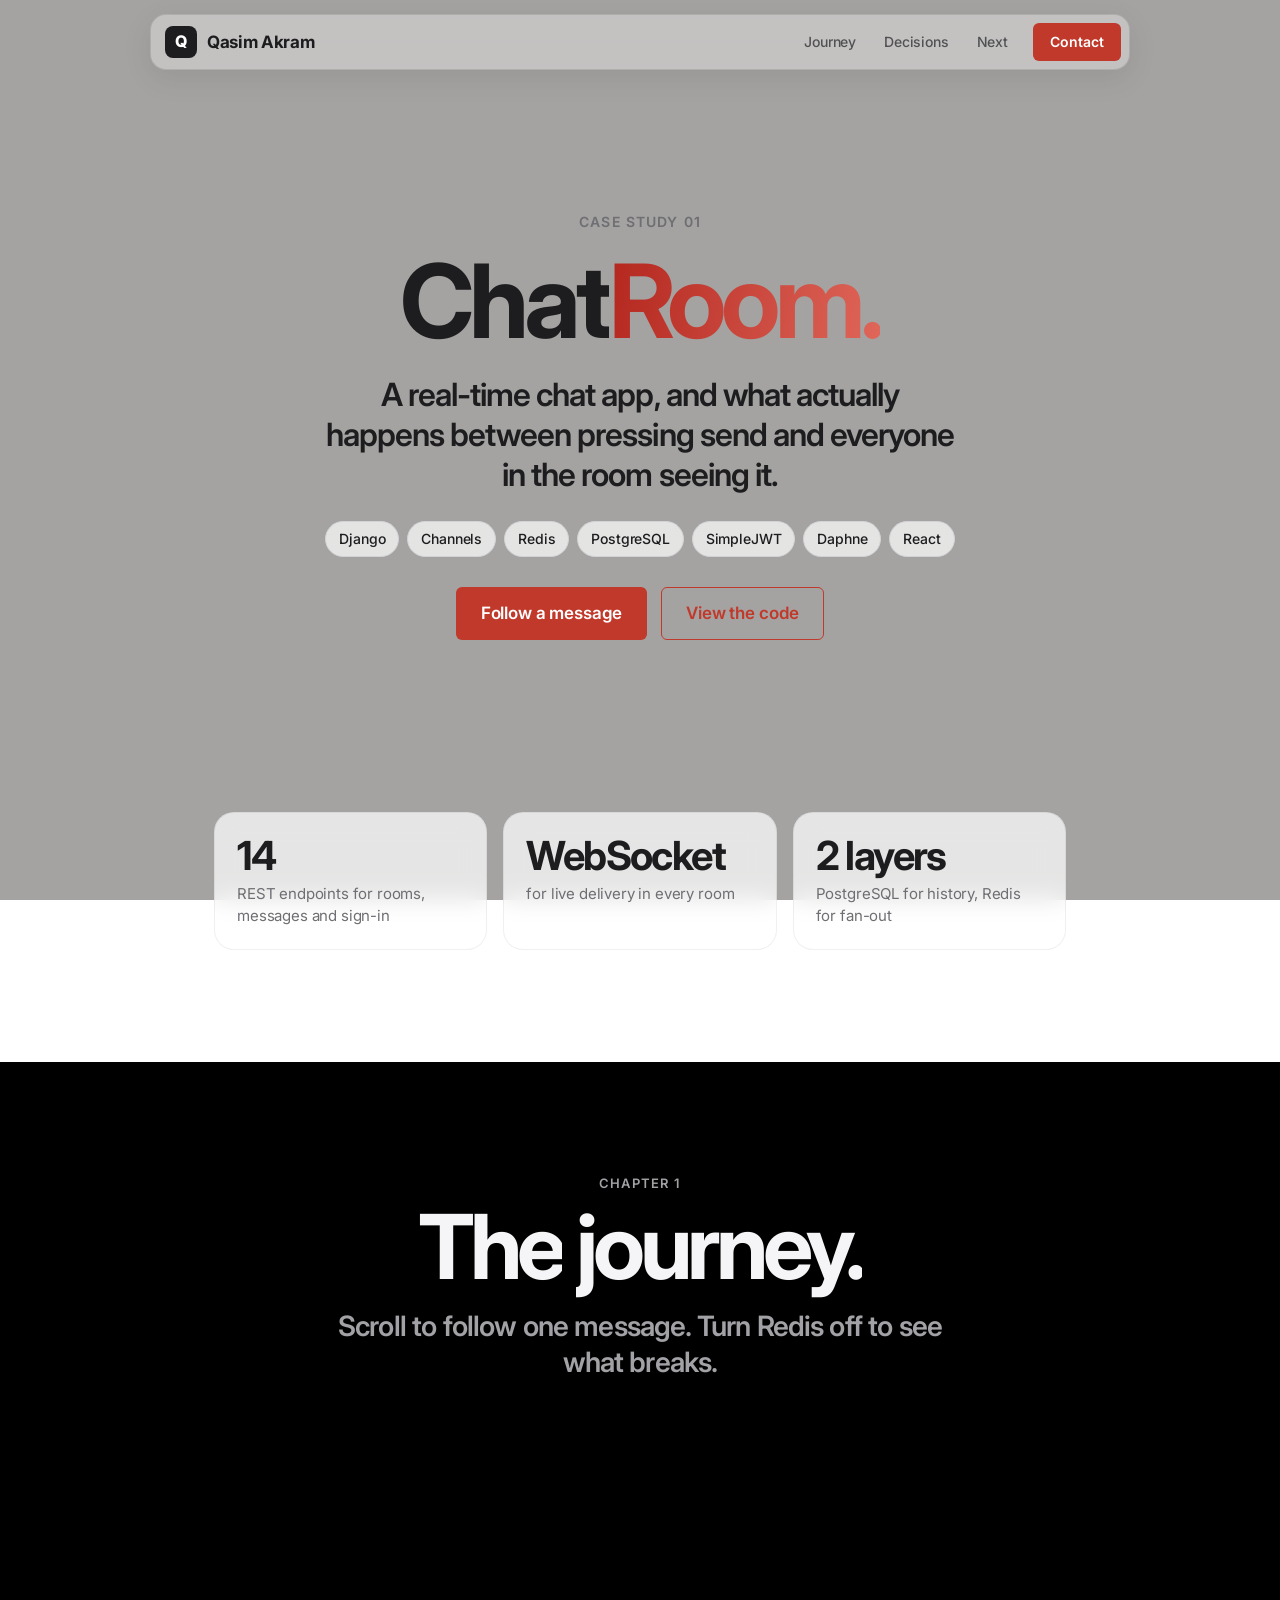
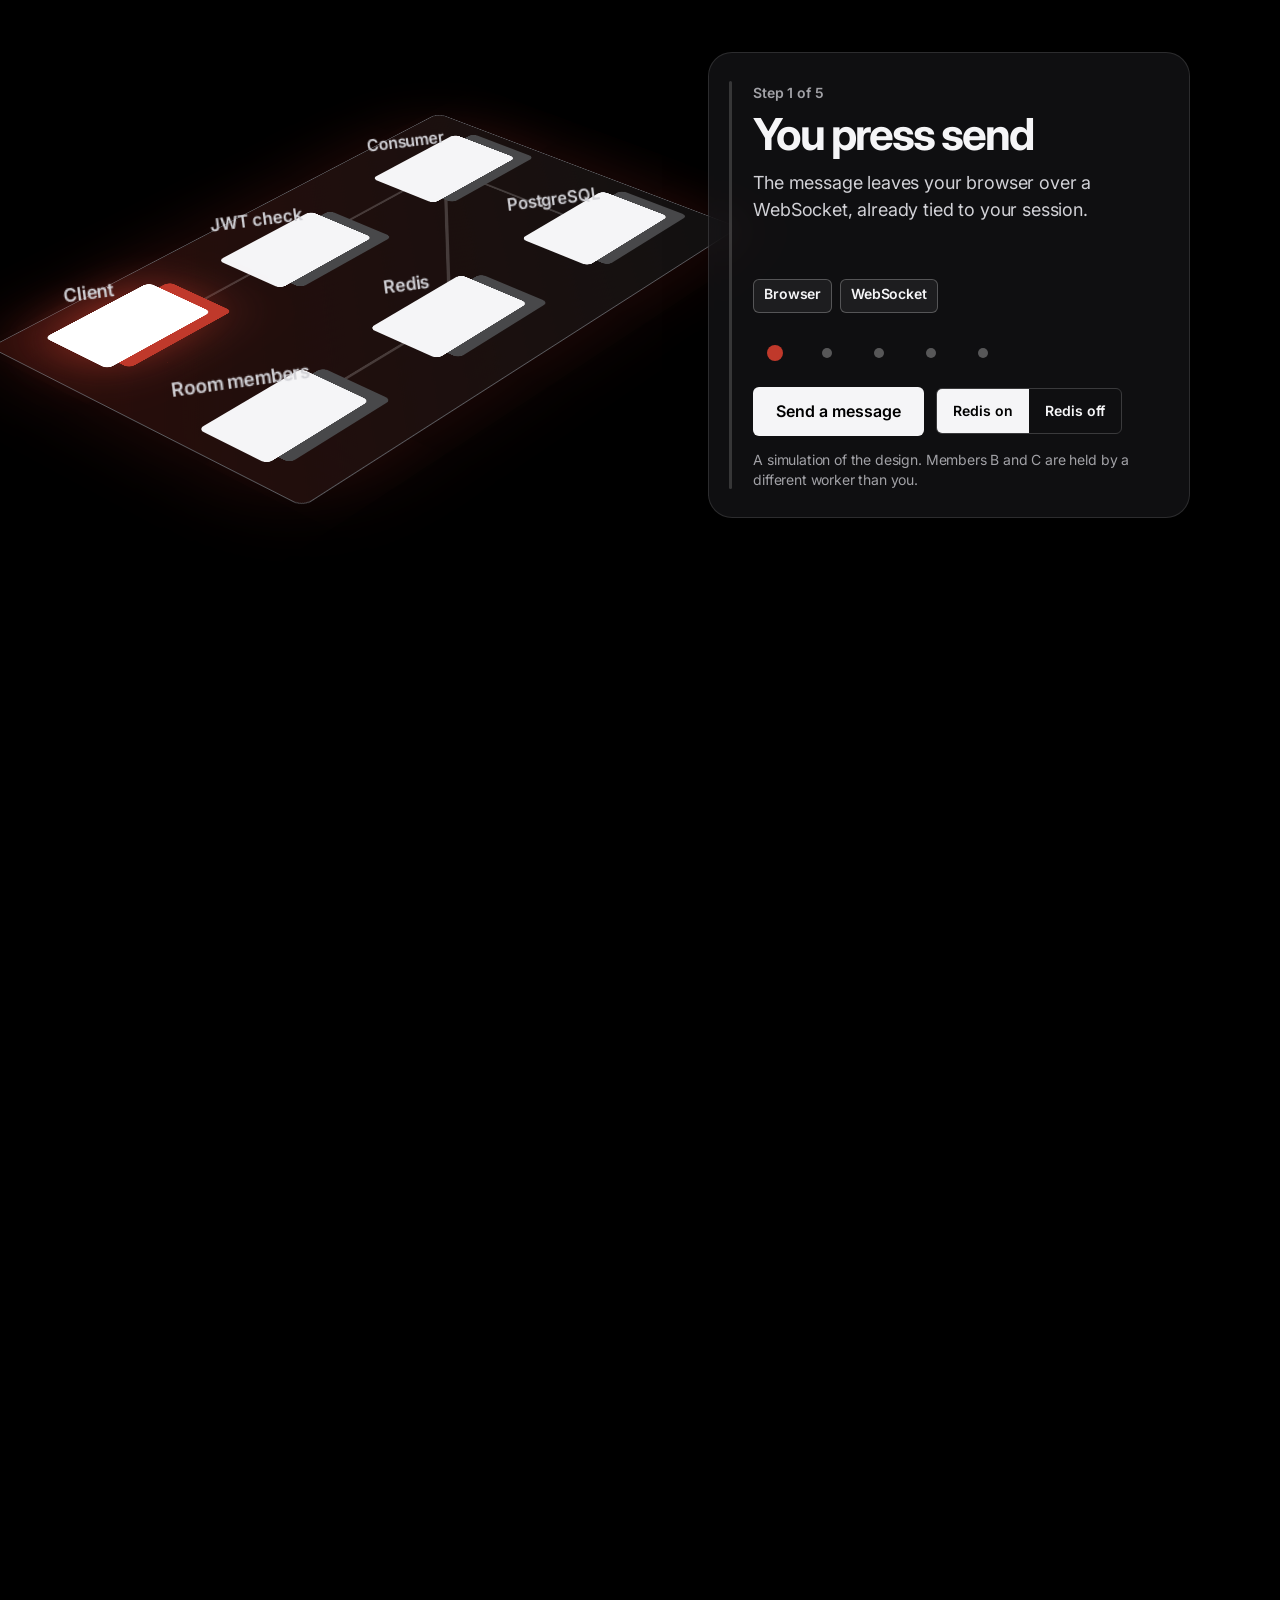
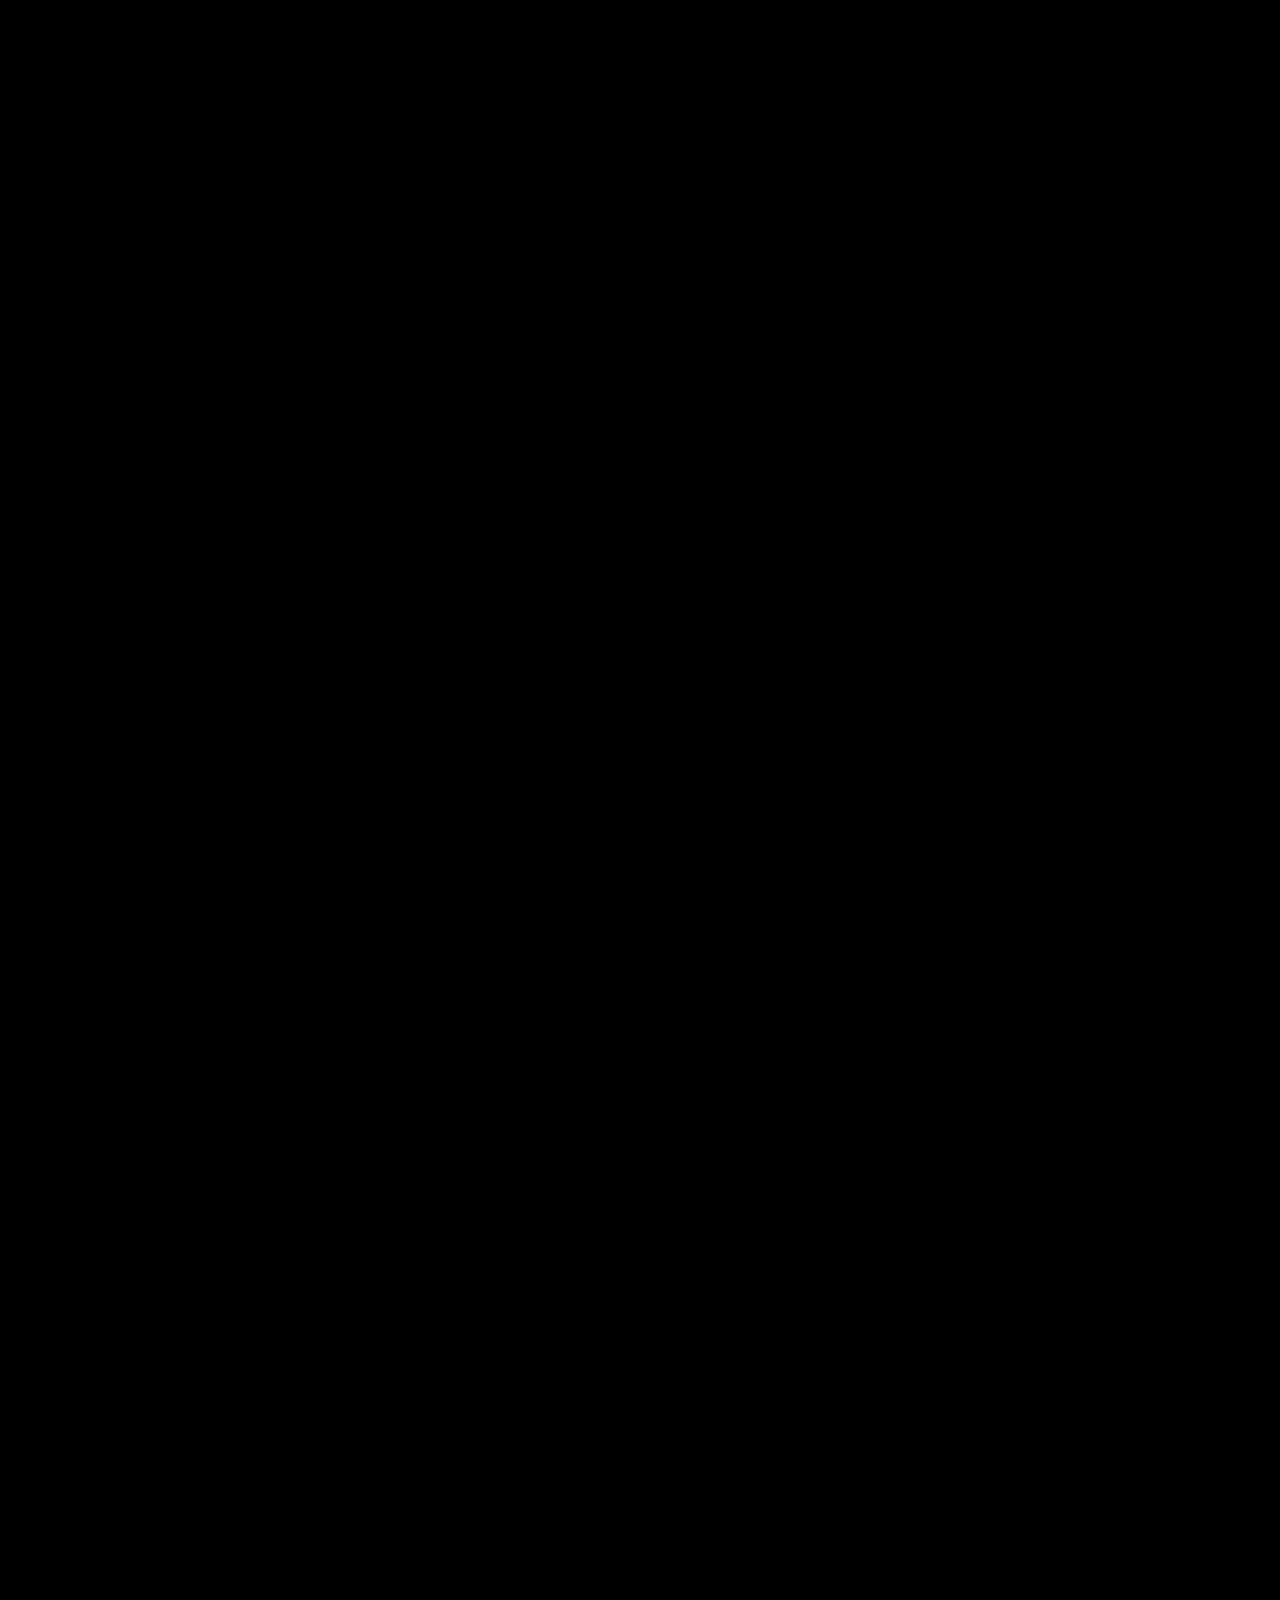
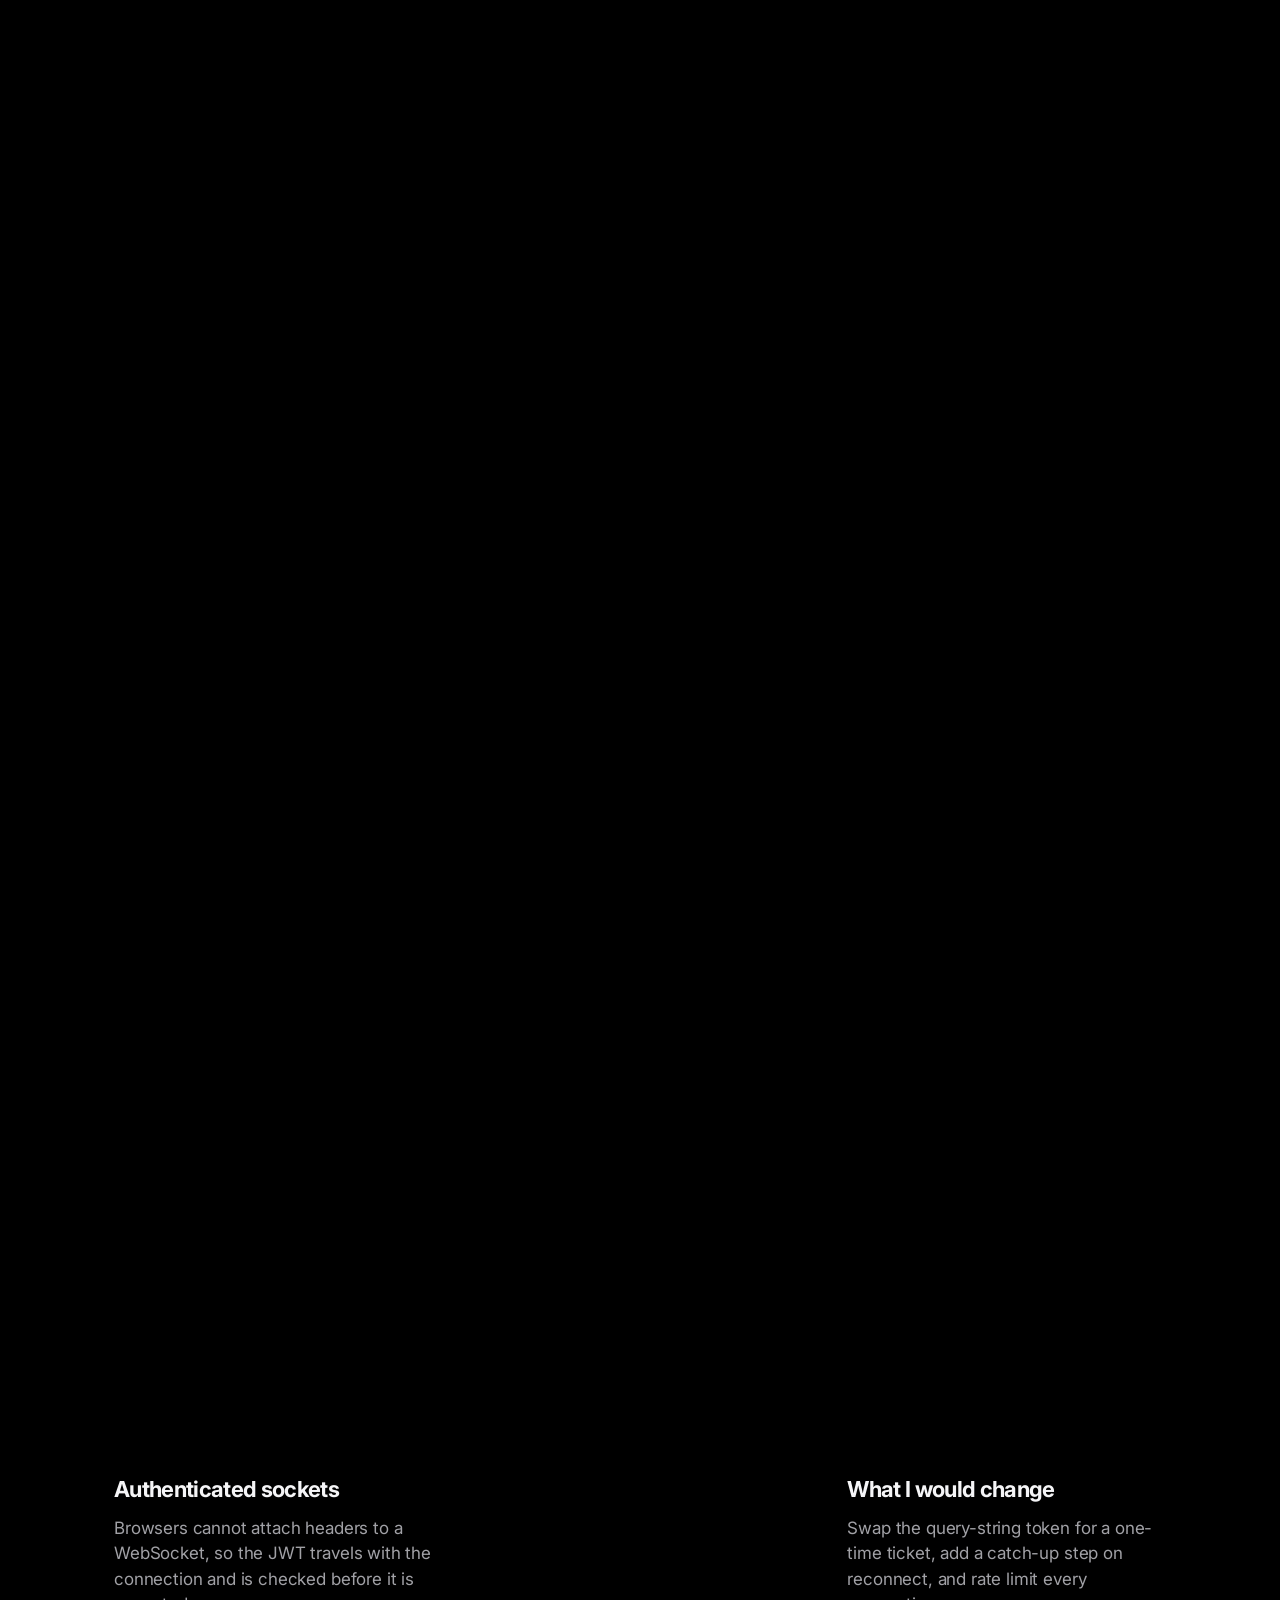
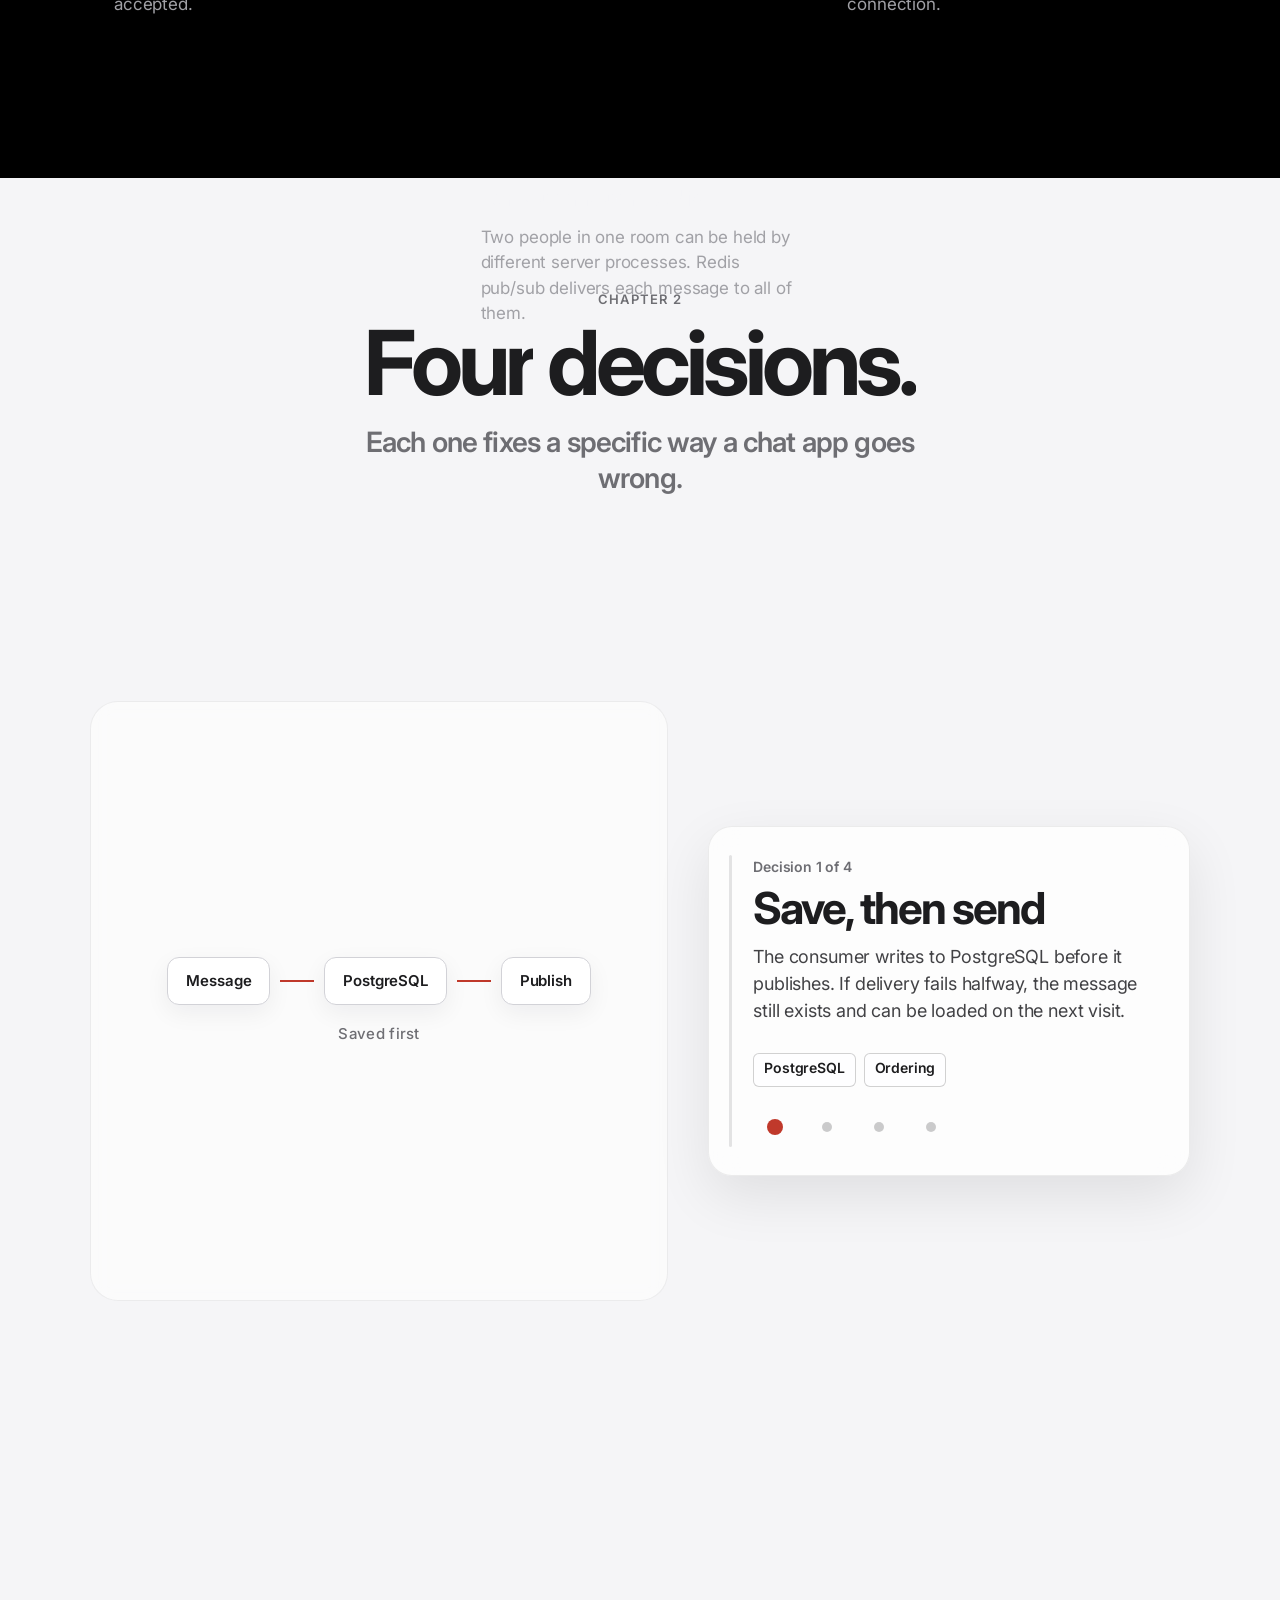
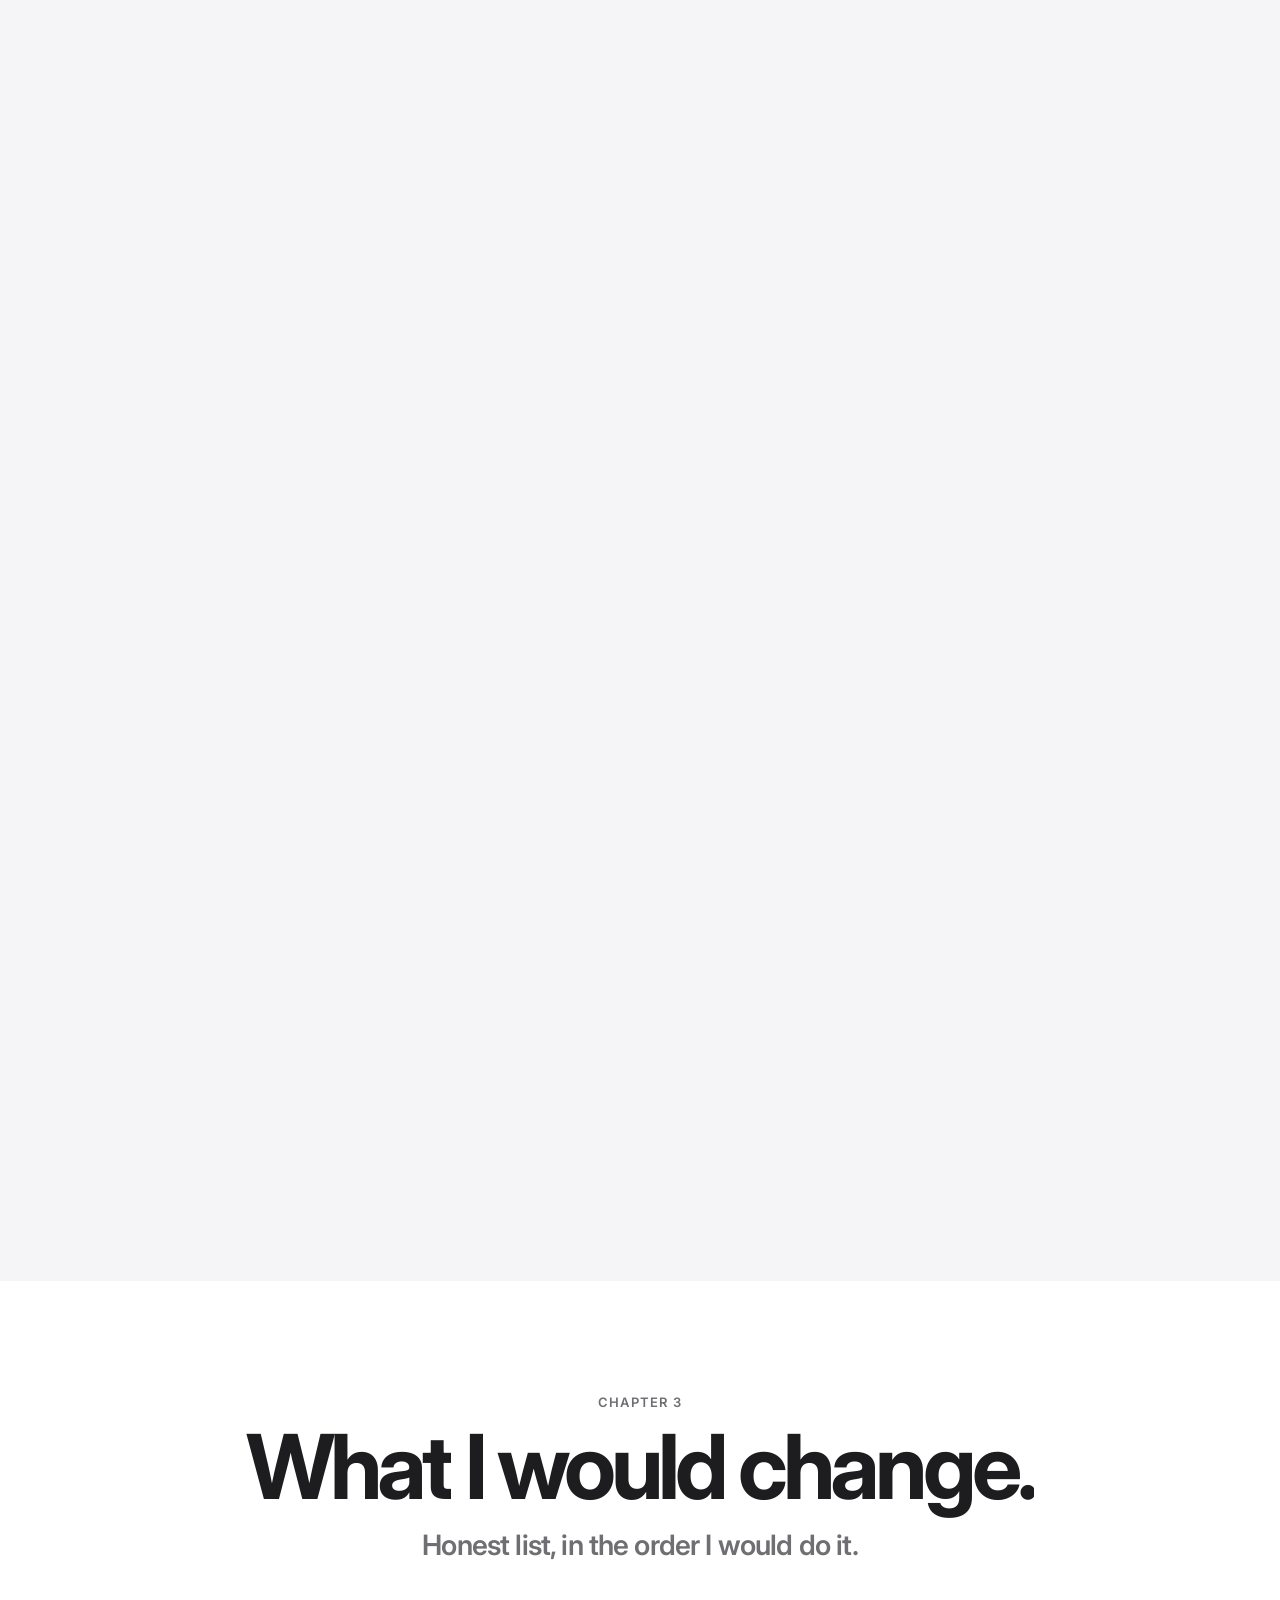
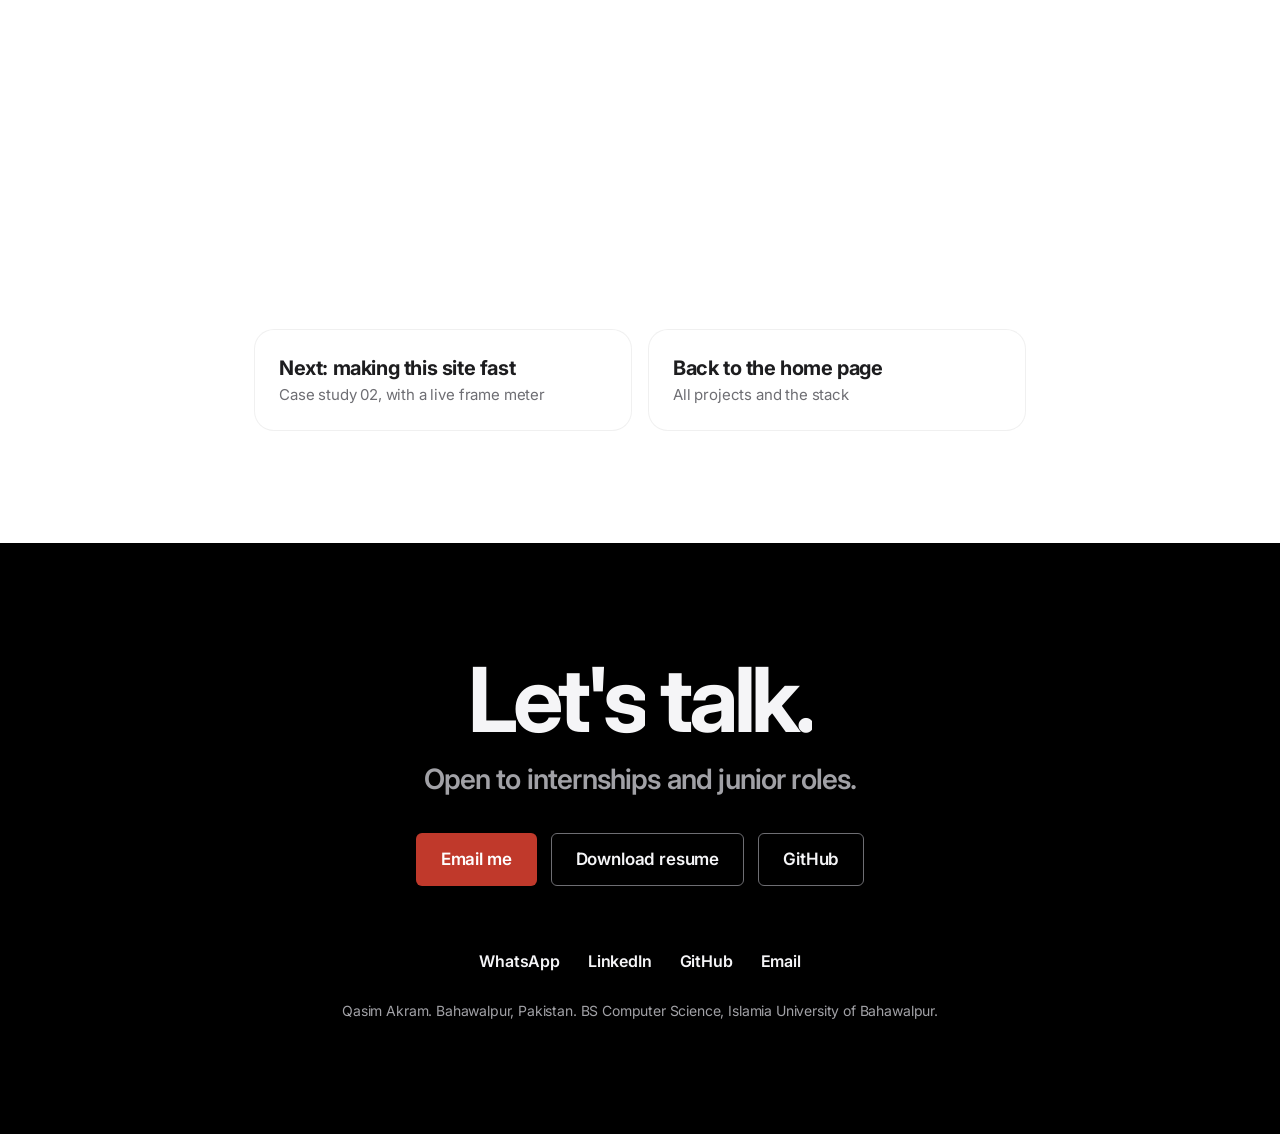
==== commit db1ad355: "fixing heading and seo" ====
--- a/case-chatroom.html
+++ b/case-chatroom.html
@@ -5,15 +5,35 @@
 <meta name="viewport" content="width=device-width, initial-scale=1.0, viewport-fit=cover">
 <meta name="theme-color" content="#ffffff">
 <meta name="robots" content="index, follow">
-<title>ChatRoom case study | Qasim Akram</title>
-<meta name="description" content="Qasim Akram, full stack developer and AI engineer. How a message travels through ChatRoom, a real-time Django and React chat app.">
+<meta name="robots" content="max-image-preview:large">
+<title>ChatRoom Architecture Case Study | Qasim Akram</title>
+<meta name="description" content="Trace a ChatRoom message through authenticated WebSockets, Django Channels, Redis and PostgreSQL in this real-time chat case study.">
+<link rel="canonical" href="https://qasimakram.vercel.app/case-chatroom">
 <meta name="author" content="Muhammad Qasim Akram">
 <meta property="og:type" content="article">
-<meta property="og:title" content="ChatRoom case study | Qasim Akram">
+<meta property="og:title" content="ChatRoom Architecture Case Study | Qasim Akram">
 <meta property="og:description" content="Follow a real-time chat message through authenticated WebSockets, Django Channels, Redis and PostgreSQL.">
-<meta name="twitter:card" content="summary">
-<meta name="twitter:title" content="ChatRoom case study | Qasim Akram">
+<meta property="og:url" content="https://qasimakram.vercel.app/case-chatroom">
+<meta property="og:image" content="https://qasimakram.vercel.app/img/og.jpg">
+<meta property="og:image:alt" content="Qasim Akram portfolio preview">
+<meta property="og:locale" content="en_US">
+<meta name="twitter:card" content="summary_large_image">
+<meta name="twitter:title" content="ChatRoom Architecture Case Study | Qasim Akram">
 <meta name="twitter:description" content="An interactive walkthrough of ChatRoom's architecture and design decisions.">
+<meta name="twitter:image" content="https://qasimakram.vercel.app/img/og.jpg">
+<script type="application/ld+json">
+{
+  "@context": "https://schema.org",
+  "@type": "TechArticle",
+  "headline": "ChatRoom: A Real-Time Chat Message Journey",
+  "author": {
+    "@type": "Person",
+    "name": "Muhammad Qasim Akram"
+  },
+  "datePublished": "2026-05-12",
+  "url": "https://qasimakram.vercel.app/case-chatroom"
+}
+</script>
 <link rel="icon" type="image/svg+xml" href="img/favicon.svg">
 <link rel="preconnect" href="https://fonts.googleapis.com">
 <link rel="preconnect" href="https://fonts.gstatic.com" crossorigin>
@@ -29,7 +49,7 @@
 
 <header class="nav" id="nav">
   <div class="pill" id="pill">
-    <a class="brand" href="index.html" aria-label="Qasim Akram, home"><i class="mark">Q</i><span>Qasim Akram</span></a>
+    <a class="brand" href="/" aria-label="Qasim Akram, home"><i class="mark">Q</i><span>Qasim Akram</span></a>
     <nav class="menu" id="menu" aria-label="Sections">
       <span class="ind" id="ind" aria-hidden="true"></span>
 <a href="#journey">Journey</a>
@@ -41,19 +61,19 @@
       <div class="pop" id="reachPop" role="menu" hidden>
         <a role="menuitem" href="https://wa.me/923126442266" target="_blank" rel="noopener"><b>WhatsApp</b><span>+92 312 6442266</span></a>
         <a role="menuitem" href="mailto:qasimakram46@hotmail.com"><b>Email</b><span>qasimakram46@hotmail.com</span></a>
-        <a role="menuitem" href="https://www.linkedin.com/in/qasimakram/" target="_blank" rel="noopener"><b>LinkedIn</b><span>/in/qasimakram</span></a>
-        <a role="menuitem" href="https://github.com/Muhammad-Qasim-Akram" target="_blank" rel="noopener"><b>GitHub</b><span>Muhammad-Qasim-Akram</span></a>
+        <a role="menuitem" href="https://www.linkedin.com/in/qasimakram/" target="_blank" rel="me noopener"><b>LinkedIn</b><span>/in/qasimakram</span></a>
+        <a role="menuitem" href="https://github.com/Muhammad-Qasim-Akram" target="_blank" rel="me noopener"><b>GitHub</b><span>Muhammad-Qasim-Akram</span></a>
         <a role="menuitem" href="img/Muhammad_Qasim_Akram_Resume.pdf"><b>Resume</b><span>PDF</span></a>
       </div>
     </div>
     <button class="burger" id="burger" aria-expanded="false" aria-controls="sheet" aria-label="Open menu"><span></span><span></span></button>
   </div>
   <div class="sheet" id="sheet" hidden>
-    <nav aria-label="Sections"><a href="index.html">Home</a><a href="#journey">Journey</a><a href="#decisions">Decisions</a><a href="#next">Next</a><a href="#contact">Contact</a></nav>
+    <nav aria-label="Sections"><a href="/">Home</a><a href="#journey">Journey</a><a href="#decisions">Decisions</a><a href="#next">Next</a><a href="#contact">Contact</a></nav>
     <div class="sheet-links">
       <a href="https://wa.me/923126442266" target="_blank" rel="noopener">WhatsApp</a>
-      <a href="https://www.linkedin.com/in/qasimakram/" target="_blank" rel="noopener">LinkedIn</a>
-      <a href="https://github.com/Muhammad-Qasim-Akram" target="_blank" rel="noopener">GitHub</a>
+      <a href="https://www.linkedin.com/in/qasimakram/" target="_blank" rel="me noopener">LinkedIn</a>
+      <a href="https://github.com/Muhammad-Qasim-Akram" target="_blank" rel="me noopener">GitHub</a>
       <a href="mailto:qasimakram46@hotmail.com">Email</a>
     </div>
   </div>
@@ -65,7 +85,7 @@
   <h1>Chat<span class="grad">Room.</span></h1>
   <p class="lead">A real-time chat app, and what actually happens between pressing send and everyone in the room seeing it.</p>
   <ul class="chips" aria-label="Stack"><li>Django</li><li>Channels</li><li>Redis</li><li>PostgreSQL</li><li>SimpleJWT</li><li>Daphne</li><li>React</li></ul>
-  <div class="row"><a class="btn red" href="#journey">Follow a message</a><a class="btn ghost" href="https://github.com/Muhammad-Qasim-Akram" target="_blank" rel="noopener">View the code</a></div>
+  <div class="row"><a class="btn red" href="#journey">Follow a message</a><a class="btn ghost" href="https://github.com/Muhammad-Qasim-Akram" target="_blank" rel="me noopener">View the code</a></div>
 </section>
 
 <section class="sec center" id="overview" data-mood="warm" style="padding-top:20px">
@@ -137,7 +157,7 @@
     <li data-r="up"><div><b>Catch-up on reconnect</b><span>Ask the server for everything after the last message the client saw.</span></div></li>
     <li data-r="up"><div><b>Rate limit every connection</b><span>One noisy client should not be able to slow a room down.</span></div></li>
   </ol>
-  <div class="xlinks"><a href="case-portfolio.html"><b>Next: making this site fast</b><span>Case study 02, with a live frame meter</span></a><a href="index.html#highlights"><b>Back to the home page</b><span>All projects and the stack</span></a></div>
+  <div class="xlinks"><a href="/case-portfolio"><b>Next: making this site fast</b><span>Case study 02, with a live frame meter</span></a><a href="/#highlights"><b>Back to the home page</b><span>All projects and the stack</span></a></div>
 </section>
 
 <!-- CONTACT -->
@@ -148,12 +168,12 @@
     <div class="row c">
       <a class="btn red" href="mailto:qasimakram46@hotmail.com">Email me</a>
       <a class="btn line" href="img/Muhammad_Qasim_Akram_Resume.pdf">Download resume</a>
-      <a class="btn line" href="https://github.com/Muhammad-Qasim-Akram" target="_blank" rel="noopener">GitHub</a>
+      <a class="btn line" href="https://github.com/Muhammad-Qasim-Akram" target="_blank" rel="me noopener">GitHub</a>
     </div>
     <ul class="social" aria-label="Find me elsewhere">
       <li><a href="https://wa.me/923126442266" target="_blank" rel="noopener">WhatsApp</a></li>
-      <li><a href="https://www.linkedin.com/in/qasimakram/" target="_blank" rel="noopener">LinkedIn</a></li>
-      <li><a href="https://github.com/Muhammad-Qasim-Akram" target="_blank" rel="noopener">GitHub</a></li>
+      <li><a href="https://www.linkedin.com/in/qasimakram/" target="_blank" rel="me noopener">LinkedIn</a></li>
+      <li><a href="https://github.com/Muhammad-Qasim-Akram" target="_blank" rel="me noopener">GitHub</a></li>
       <li><a href="mailto:qasimakram46@hotmail.com">Email</a></li>
     </ul>
     <p class="foot">Qasim Akram. Bahawalpur, Pakistan. BS Computer Science, Islamia University of Bahawalpur.</p>
--- a/site.css
+++ b/site.css
@@ -170,47 +170,61 @@
 .seg.two button{flex:1;color:var(--ink);font-size:14px;padding:10px 6px}
 .seg.two button[aria-pressed=true]{background:var(--ink);color:#fff}
 
-/* compare */
-.tbl-wrap{overflow-x:auto;border-top:1px solid var(--line);-webkit-overflow-scrolling:touch}
-.tbl{width:100%;min-width:820px;border-collapse:collapse;text-align:left}
-.tbl th,.tbl td{padding:20px 16px 20px 0;vertical-align:top;border-bottom:1px solid var(--line);font-size:16px;line-height:1.45;font-weight:400}
-.tbl thead th{font-size:24px;font-weight:700;letter-spacing:-.035em;line-height:1.1;padding-top:26px}
-.tbl tbody th{font-size:14px;font-weight:600;color:var(--slate);width:140px}
-.tbl tbody tr>*{transition:background-color .35s,color .3s,border-color .3s,box-shadow .3s}
-.tbl tbody tr:hover>*,.tbl tbody tr:focus-within>*{background-color:rgba(192,57,43,.055);color:var(--ink);border-bottom-color:rgba(192,57,43,.3)}
-.tbl tbody tr:hover>:first-child,.tbl tbody tr:focus-within>:first-child{color:var(--red);box-shadow:inset 3px 0 0 var(--red)}
-.tbl a{color:var(--red);font-weight:600;transition:color .25s}
-.tbl a:hover,.tbl tbody tr:focus-within a{color:#8F2B20;text-decoration:underline}
-#compare .tbl tbody tr:hover>*,#compare .tbl tbody tr:focus-within>*{background-color:transparent;color:inherit;border-bottom-color:rgba(192,57,43,.18)}
-#compare .tbl tbody tr:hover>th,#compare .tbl tbody tr:focus-within>th{color:var(--red);box-shadow:none}
-#compare .tbl tbody td:hover,#compare .tbl tbody td:focus-within{background-color:rgba(192,57,43,.035);box-shadow:inset 0 -1px 0 rgba(192,57,43,.3)}
+/* projects */
+.project-heading{display:flex;justify-content:space-between;align-items:flex-end;gap:32px;margin-bottom:32px}
+.project-kicker{margin:0 0 10px;font-size:12px;font-weight:700;letter-spacing:.14em;text-transform:uppercase;color:var(--slate)}
+.project-heading h2{margin-bottom:0}
+.project-intro{max-width:380px;font-size:18px;line-height:1.5;color:var(--slate)}
+.project-grid{display:grid;grid-template-columns:repeat(2,minmax(0,1fr));gap:22px}
+.project-card,.certificate-card{position:relative;isolation:isolate;min-width:0;min-height:330px;overflow:hidden;border:1px solid rgba(0,0,0,.1);border-radius:24px;background:#fff;box-shadow:0 12px 32px rgba(0,0,0,.055);transition:transform .65s cubic-bezier(.22,1,.36,1),box-shadow .65s,border-color .35s}
+.project-card::before,.certificate-card::before,.spec-card::before{content:"";position:absolute;z-index:0;left:-14%;bottom:-180%;width:128%;height:180%;border-radius:50% 50% 0 0 / 8% 11% 0 0;background:radial-gradient(240px circle at var(--mx,50%) var(--my,0%),rgba(255,255,255,.16),transparent 72%),linear-gradient(145deg,#19191B 0%,#070708 64%,#121214 100%);transform:rotate(-4deg);transition:bottom .85s cubic-bezier(.22,1,.36,1),transform .85s cubic-bezier(.22,1,.36,1);pointer-events:none}
+.project-card::after,.certificate-card::after,.spec-card::after{content:"";position:absolute;z-index:1;left:-14%;bottom:-28%;width:128%;height:36%;border-top:1px solid rgba(255,255,255,.3);border-radius:50%;opacity:0;transform:translate3d(0,20%,0) rotate(-4deg);transition:bottom .85s cubic-bezier(.22,1,.36,1),opacity .4s,transform .85s cubic-bezier(.22,1,.36,1);pointer-events:none}
+.project-card:hover,.project-card:focus-within,.certificate-card:hover,.certificate-card:focus-within,.spec-card:hover{transform:translateY(-4px);border-color:rgba(0,0,0,.75);box-shadow:0 24px 56px rgba(0,0,0,.17)}
+.project-card:hover::before,.project-card:focus-within::before,.certificate-card:hover::before,.certificate-card:focus-within::before,.spec-card:hover::before{bottom:-8%;transform:rotate(0)}
+.project-card:hover::after,.project-card:focus-within::after,.certificate-card:hover::after,.certificate-card:focus-within::after,.spec-card:hover::after{bottom:42%;opacity:.55;transform:translate3d(0,0,0) rotate(0)}
+.project-card-body{position:relative;z-index:2;display:flex;min-height:330px;flex-direction:column;align-items:flex-start;padding:24px 26px 26px}
+.project-card-top{display:flex;width:100%;align-items:center;justify-content:space-between;gap:14px;margin-bottom:30px}
+.project-card-meta{display:flex;min-width:0;align-items:center;gap:11px;color:var(--slate);font-size:11px;font-weight:700;letter-spacing:.12em;text-transform:uppercase;transition:color .4s}
+.project-card-meta span:first-child{display:grid;width:34px;height:34px;place-items:center;border:1px solid var(--line);border-radius:50%;font-variant-numeric:tabular-nums;letter-spacing:0}
+.project-card-thumb{display:block;flex:0 0 124px;width:124px;height:76px;object-fit:contain;overflow:hidden;border:1px solid rgba(0,0,0,.1);border-radius:11px;background:#101012;transition:transform .65s cubic-bezier(.22,1,.36,1)}
+.project-card:hover .project-card-thumb,.project-card:focus-within .project-card-thumb{transform:scale(1.035)}
+.project-card h3{font-size:clamp(25px,2.7vw,34px);line-height:1.08;letter-spacing:-.045em;transition:color .4s}
+.project-card p{max-width:44ch;margin-top:9px;color:var(--slate);font-size:15px;line-height:1.5;transition:color .4s}
+.project-tags{display:flex;flex-wrap:wrap;gap:7px;margin:17px 0 20px;padding:0;list-style:none}
+.project-tags li{padding:5px 9px;border:1px solid var(--line);border-radius:999px;color:var(--slate);font-size:11px;font-weight:600;transition:color .4s,border-color .4s,background-color .4s}
+.project-links{display:flex;flex-wrap:wrap;gap:18px;margin-top:auto;padding-top:8px}
+.project-links a{display:inline-flex;align-items:center;gap:6px;border-bottom:1px solid transparent;color:var(--ink);font-size:14px;font-weight:700;transition:color .35s,border-color .35s}
+.project-links a span{transition:transform .35s}
+.project-links a:hover span,.project-links a:focus-visible span{transform:translate(2px,-2px)}
+.project-card:hover .project-card-meta,.project-card:focus-within .project-card-meta,.project-card:hover h3,.project-card:focus-within h3,.project-card:hover .project-links a,.project-card:focus-within .project-links a,.certificate-card:hover .project-card-meta,.certificate-card:focus-within .project-card-meta,.certificate-card:hover h3,.certificate-card:focus-within h3,.certificate-card:hover .project-links a,.certificate-card:focus-within .project-links a{color:#fff}
+.project-card:hover p,.project-card:focus-within p,.certificate-card:hover p,.certificate-card:focus-within p{color:rgba(255,255,255,.74)}
+.project-card:hover .project-card-meta span:first-child,.project-card:focus-within .project-card-meta span:first-child,.certificate-card:hover .project-card-meta span:first-child,.certificate-card:focus-within .project-card-meta span:first-child{border-color:rgba(255,255,255,.36)}
+.project-card:hover .project-tags li,.project-card:focus-within .project-tags li{border-color:rgba(255,255,255,.24);background:rgba(255,255,255,.06);color:rgba(255,255,255,.82)}
+.project-card:hover .project-links a,.project-card:focus-within .project-links a,.certificate-card:hover .project-links a,.certificate-card:focus-within .project-links a{border-color:rgba(255,255,255,.42)}
+
+/* certificates */
+.certificate-heading{align-items:center}
+.certificate-wheel{position:relative;flex:0 0 96px;width:96px;height:96px;border:1px solid rgba(0,0,0,.15);border-radius:50%}
+.certificate-wheel::before{content:"";position:absolute;inset:10px;border:1px dashed rgba(0,0,0,.22);border-radius:50%}
+.certificate-wheel::after{content:"";position:absolute;top:-4px;left:50%;width:8px;height:8px;border-radius:50%;background:var(--red)}
+.certificate-wheel span{position:absolute;top:50%;left:50%;width:28px;height:28px;border-radius:50%;background:var(--red);box-shadow:0 0 0 8px rgba(192,57,43,.12);transform:translate(-50%,-50%)}
+.certificate-wheel i{position:absolute;top:50%;right:12px;width:7px;height:7px;border-radius:50%;background:var(--ink);transform:translateY(-50%)}
+.certificate-grid{display:grid;grid-template-columns:repeat(3,minmax(0,1fr));gap:22px}
+.certificate-card{min-height:306px}
+.certificate-card-body{min-height:306px}
+.certificate-card h3{font-size:clamp(23px,2.1vw,30px)}
+.certificate-stamp{display:grid;flex:0 0 40px;width:40px;height:40px;place-items:center;border:1px solid rgba(0,0,0,.13);border-radius:50%;color:var(--slate);font-size:9px;font-weight:700;letter-spacing:.08em;transition:color .4s,border-color .4s}
+.certificate-card:hover .certificate-stamp,.certificate-card:focus-within .certificate-stamp{border-color:rgba(255,255,255,.36);color:#fff}
+
+/* tech specs */
+.specs{display:grid;grid-template-columns:repeat(2,minmax(0,1fr));gap:12px}
+.spec-card{position:relative;isolation:isolate;overflow:hidden;min-width:0;min-height:140px;padding:23px 24px;border:1px solid rgba(0,0,0,.09);border-radius:18px;background:rgba(255,255,255,.74);box-shadow:0 8px 24px rgba(0,0,0,.035);transition:transform .55s cubic-bezier(.22,1,.36,1),box-shadow .55s,border-color .35s}
+.spec-card dt,.spec-card dd{position:relative;z-index:2;transition:color .4s}
+.spec-card dt{color:var(--slate);font-size:12px;font-weight:700;letter-spacing:.12em;text-transform:uppercase}
+.spec-card dd{margin-top:13px;color:var(--ink);font-size:19px;font-weight:500;line-height:1.45}
+.spec-card:hover dt,.spec-card:hover dd{color:#fff}
 @supports (-webkit-text-stroke: .75px red){
   #highlights .card:hover h3,#highlights .card:focus-visible h3{color:transparent;-webkit-text-stroke:1px var(--red)}
-  #compare .tbl tbody tr:hover>th,#compare .tbl tbody tr:focus-within>th{color:transparent;-webkit-text-stroke:1px var(--red)}
-}
-
-/* specs */
-.specs>div{position:relative;display:grid;grid-template-columns:minmax(130px,260px) minmax(0,1fr);gap:8px 32px;padding:22px 0;border-bottom:1px solid var(--line);transition:background-color .35s,border-color .35s,transform .4s cubic-bezier(.22,1,.36,1)}
-.specs>div:first-child{border-top:1px solid var(--line)}
-.specs>div::before{content:"";position:absolute;inset:0;z-index:0;pointer-events:none;opacity:0;background:radial-gradient(320px circle at 0% 50%,rgba(192,57,43,.13),rgba(242,161,151,.045) 58%,transparent 100%);transition:opacity .4s}
-.specs>div:hover{background-color:rgba(192,57,43,.025);border-bottom-color:rgba(192,57,43,.3);transform:translateX(4px)}
-.specs>div:hover::before{opacity:1}
-.specs dt,.specs dd{position:relative;z-index:1;transition:color .3s}
-.specs dt{font-size:15px;font-weight:600;color:var(--slate)}
-.specs dd{font-size:19px;line-height:1.5}
-.specs>div:hover dt{color:var(--red)}
-.specs>div:hover dd{color:var(--ink)}
-#specs .specs>div{transform:none;transition:background-color .28s,border-color .28s}
-#specs .specs>div::before{inset:auto 0 -1px;height:1px;opacity:1;background:linear-gradient(90deg,var(--red),rgba(192,57,43,0));transform:scaleX(0);transform-origin:left;transition:transform .35s cubic-bezier(.22,1,.36,1)}
-#specs .specs>div:hover,#specs .specs>div:focus-within{background-color:rgba(255,255,255,.42);border-bottom-color:rgba(192,57,43,.18);transform:none}
-#specs .specs>div:hover::before,#specs .specs>div:focus-within::before{transform:scaleX(1)}
-#specs .specs>div:hover dt,#specs .specs>div:focus-within dt{color:var(--red)}
-#specs .specs dt{transition:color .25s}
-@supports (-webkit-text-stroke: .75px red){
-  #specs .specs>div:hover dt,#specs .specs>div:focus-within dt{color:transparent;-webkit-text-stroke:1px var(--red)}
-}
-@media (prefers-reduced-motion:reduce){
-  #highlights .card,#highlights .card h3,#compare .tbl tbody tr>*,#specs .specs>div,#specs .specs>div::before,#specs .specs dt{transition:none}
 }
 
 /* responsive */
@@ -221,6 +235,7 @@
   .layer-list{display:grid;grid-template-columns:repeat(2,1fr);gap:8px}
   .cr-stage{height:420px}
   .cr-plane{transform:scale(.74) rotateX(var(--rx,60deg)) rotateZ(var(--rz,-34deg))}
+  .certificate-grid{grid-template-columns:repeat(2,minmax(0,1fr))}
 }
 @media (max-width:760px){
   .sec{padding:80px 20px}
@@ -228,9 +243,19 @@
   .hero-title{font-size:clamp(64px,18vw,138px)}
   .hero-orbit{width:100vw;height:clamp(360px,52vh,440px);--orbit-radius:clamp(145px,26vw,195px)}
   .hero-project{width:clamp(118px,24vw,170px)}
-  .specs>div{grid-template-columns:1fr}
+  .project-heading{display:block}
+  .project-intro{max-width:440px;margin-top:16px}
+  .certificate-wheel{display:none}
   .lab-view{min-height:300px}
   .tile{height:54px}
+}
+@media (max-width:620px){
+  .project-grid,.specs{grid-template-columns:1fr}
+  .certificate-grid{grid-template-columns:1fr}
+  .project-card,.project-card-body{min-height:310px}
+  .project-card-body{padding:22px}
+  .project-card-thumb{flex-basis:110px;width:110px;height:70px}
+  .spec-card{min-height:125px;padding:20px}
 }
 @media (max-width:480px){
   .hero-topline{font-size:9px;letter-spacing:.12em}
@@ -265,7 +290,7 @@
 }
 
 /* extras */
-.sr{position:absolute;width:1px;height:1px;overflow:hidden;clip:rect(0 0 0 0);white-space:nowrap}
+.sr,.visually-hidden{position:absolute;width:1px;height:1px;overflow:hidden;clip:rect(0 0 0 0);white-space:nowrap}
 .prog{position:fixed;left:0;top:0;height:3px;width:100%;background:var(--red);transform:scaleX(0);transform-origin:0 50%;z-index:60}
 .marq{overflow:hidden;border-top:1px solid var(--line);border-bottom:1px solid var(--line);background:#fff;padding:20px 0}
 .marq-track{display:flex;width:max-content;animation:marq 48s linear infinite}
@@ -282,7 +307,7 @@
 /* ===== navbar: floating pill ===== */
 .nav{position:fixed;left:0;right:0;top:0;z-index:40;display:flex;justify-content:center;padding:14px 16px 0;pointer-events:none}
 .pill{pointer-events:auto;display:flex;align-items:center;gap:6px;width:min(980px,100%);height:56px;padding:0 8px 0 10px;border-radius:16px;background:rgba(255,255,255,.34);backdrop-filter:saturate(180%) blur(24px);-webkit-backdrop-filter:saturate(180%) blur(24px);border:1px solid rgba(0,0,0,.1);box-shadow:0 8px 30px rgba(0,0,0,.08);transition:width .5s cubic-bezier(.22,1,.36,1),box-shadow .3s,background .3s,border-color .3s}
-.nav.scrolled .pill{width:min(760px,100%);box-shadow:0 14px 40px rgba(0,0,0,.14);background:rgba(255,255,255,.44)}
+.nav.scrolled .pill{width:min(860px,100%);box-shadow:0 14px 40px rgba(0,0,0,.14);background:rgba(255,255,255,.44)}
 .nav.on-dark .pill{background:rgba(18,18,20,.38);border-color:rgba(255,255,255,.16);box-shadow:0 12px 36px rgba(0,0,0,.22)}
 .nav.on-dark.scrolled .pill{background:rgba(18,18,20,.5)}
 .nav.on-dark .brand,.nav.on-dark .menu a{color:var(--dark-text)}
